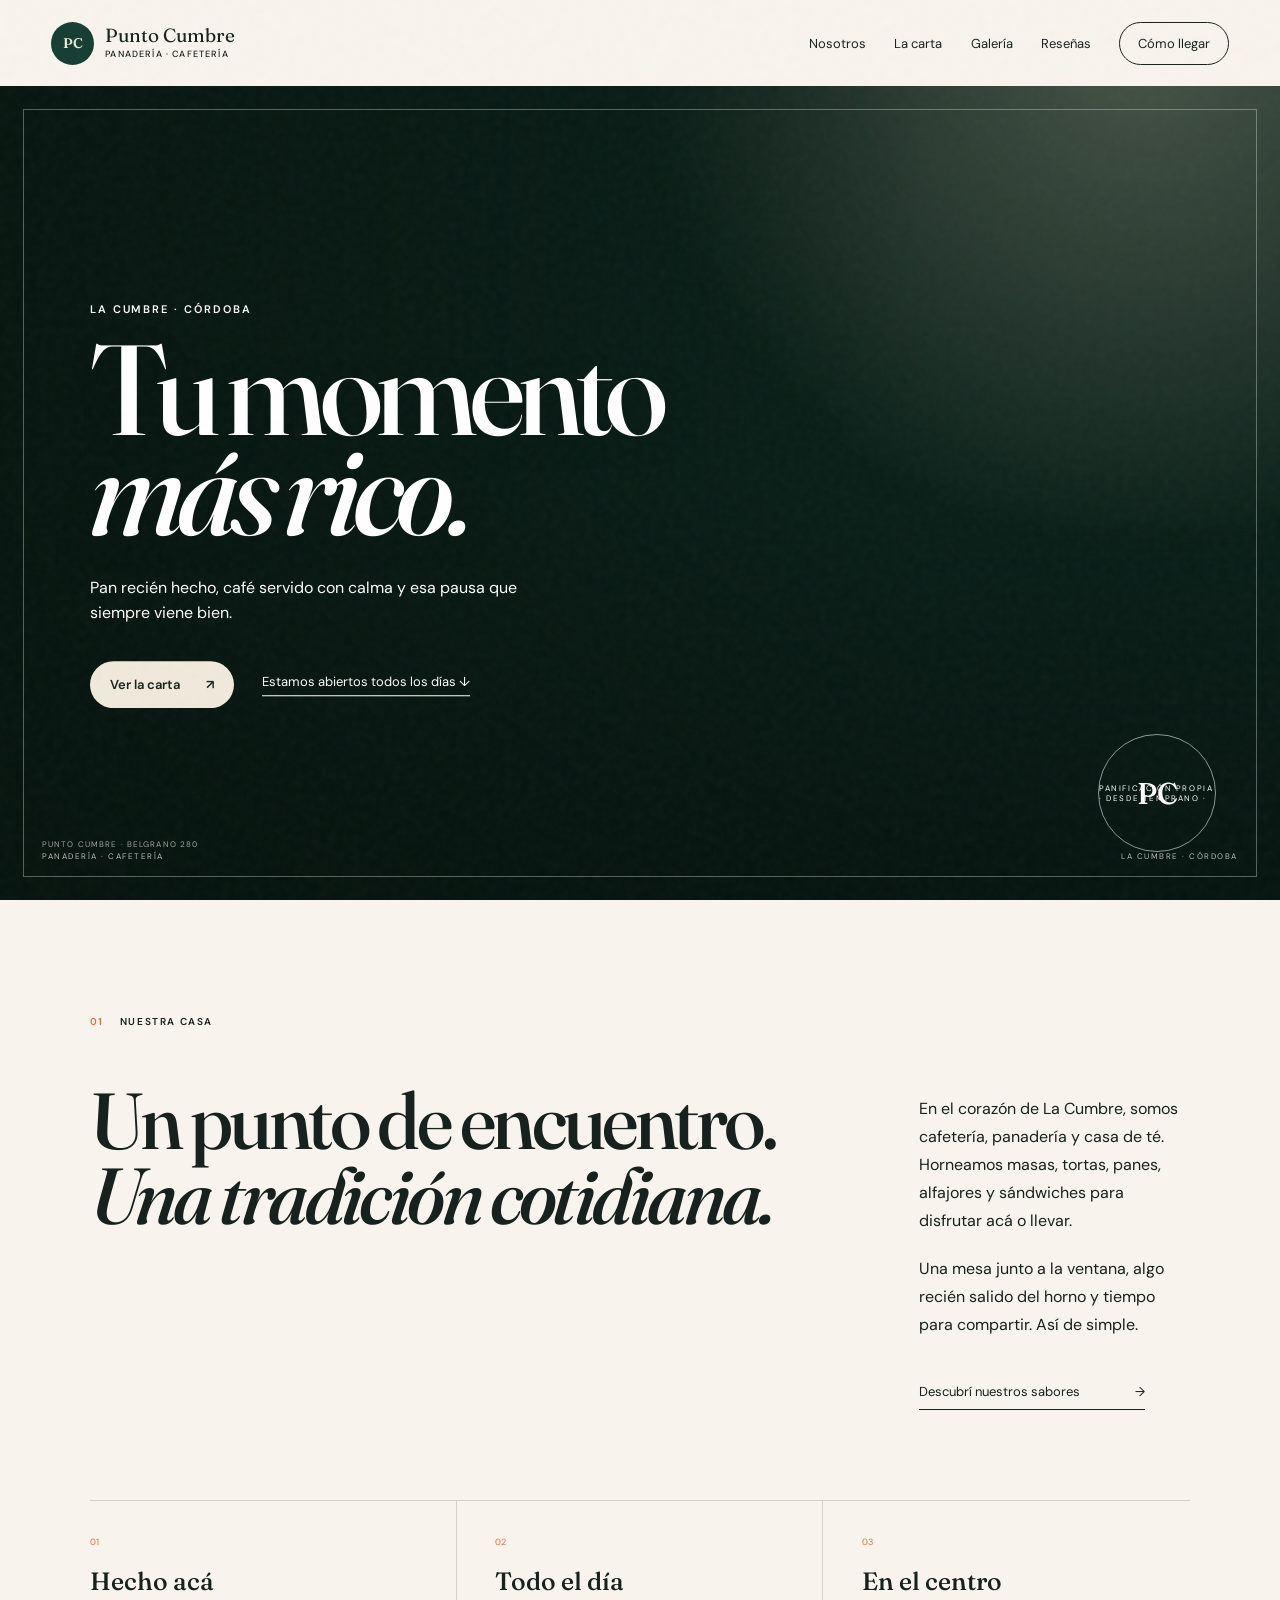
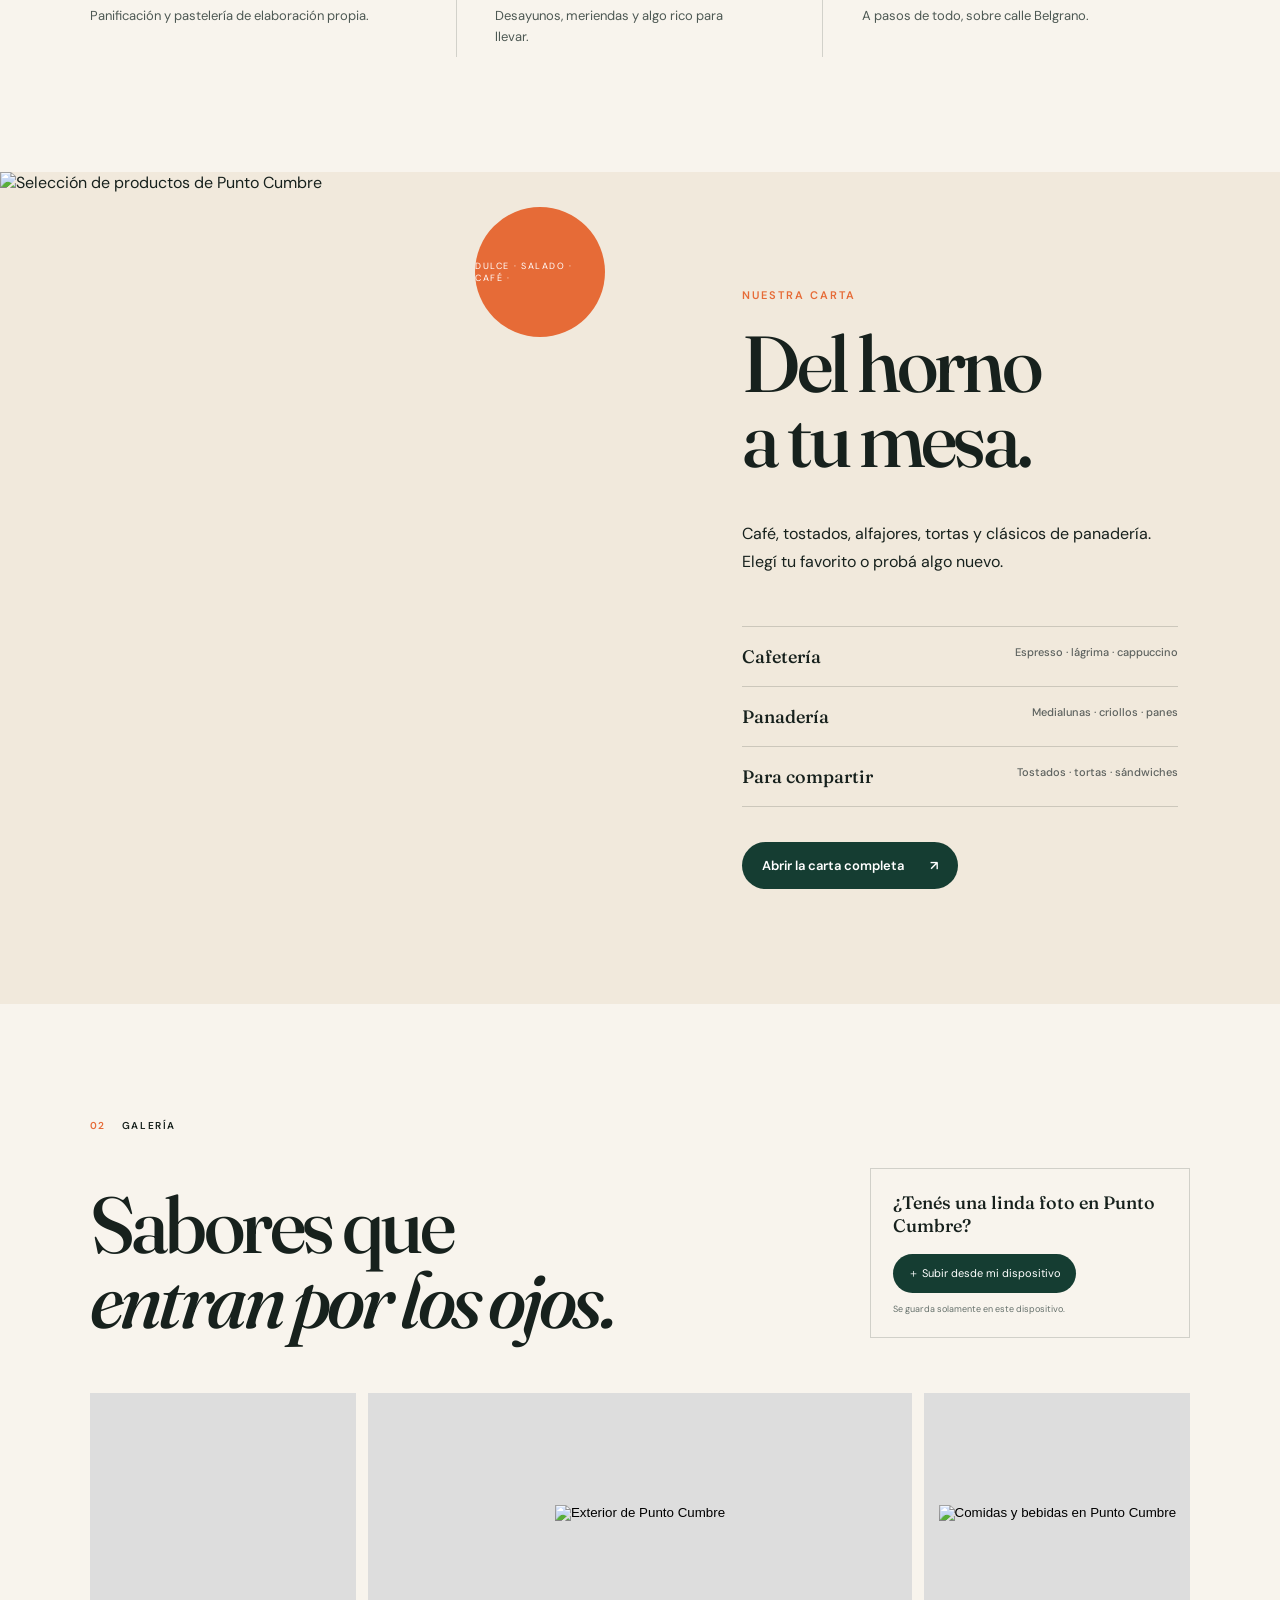
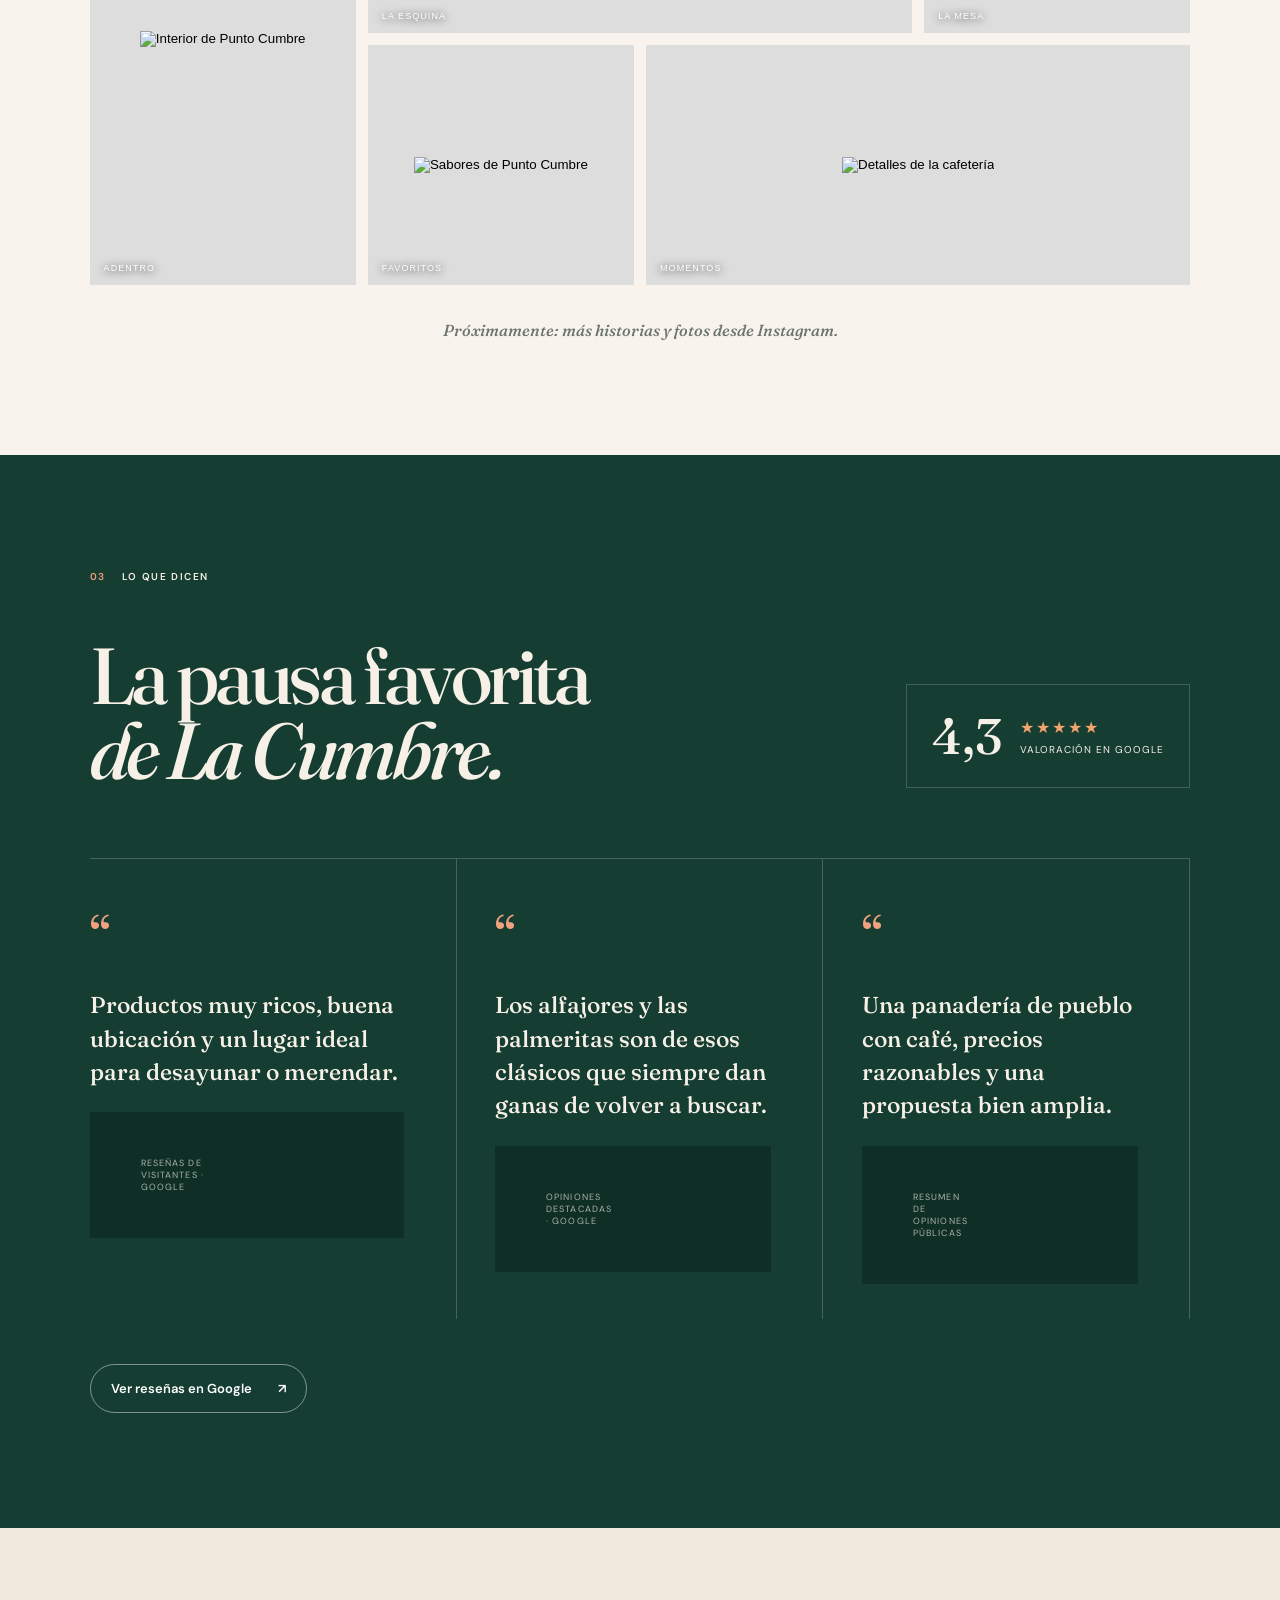
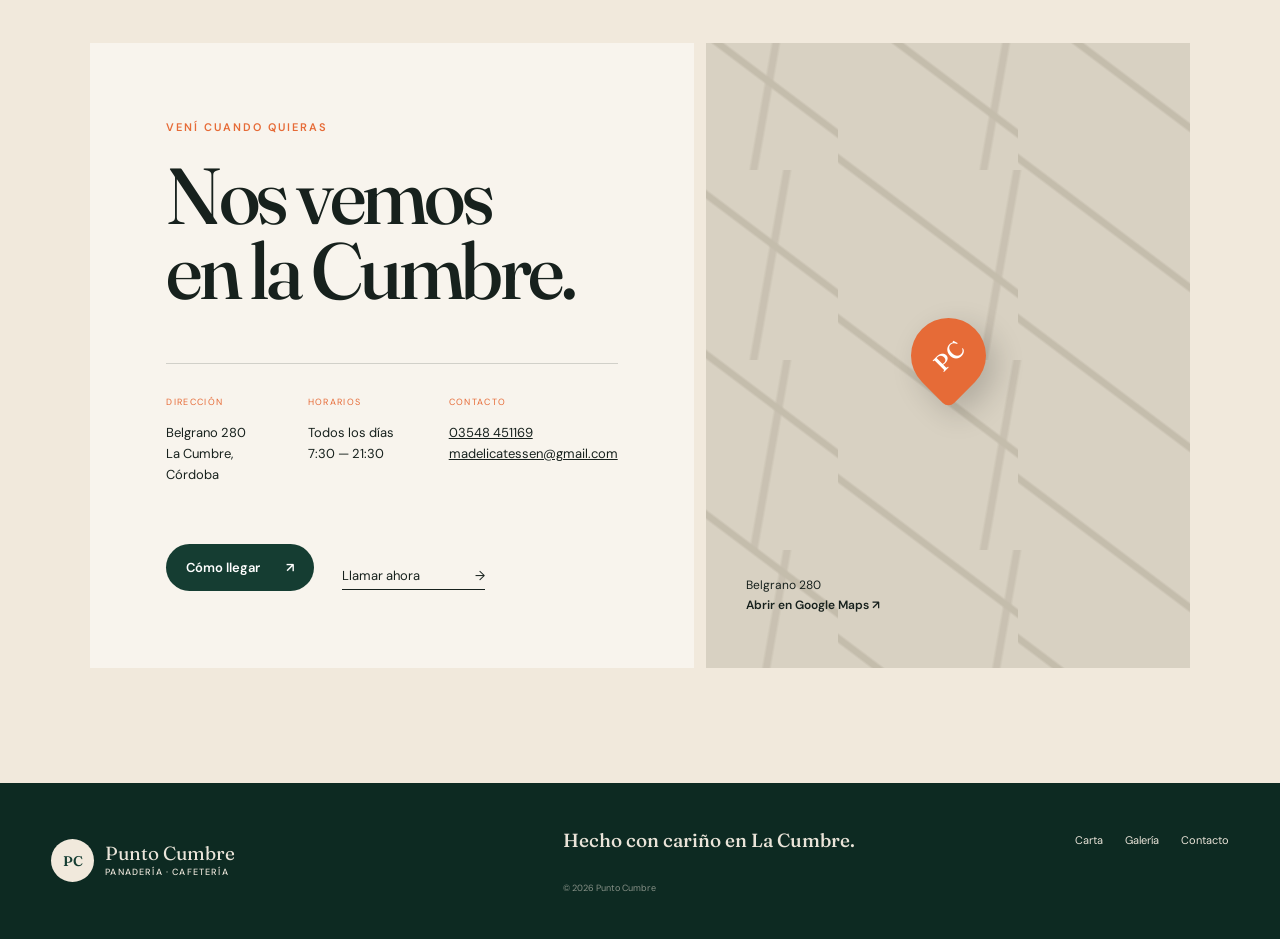
==== index.html @ 1d54a33e "Add files via upload" ====
<!doctype html>
<html lang="es">
<head>
  <meta charset="utf-8">
  <meta name="viewport" content="width=device-width,initial-scale=1">
  <meta name="description" content="Punto Cumbre, panadería y cafetería en La Cumbre, Córdoba. Panificación propia, café y momentos ricos todos los días.">
  <meta name="theme-color" content="#153d32">
  <title>Punto Cumbre — Panadería & Cafetería</title>
  <link rel="preconnect" href="https://fonts.googleapis.com">
  <link rel="preconnect" href="https://fonts.gstatic.com" crossorigin>
  <link href="https://fonts.googleapis.com/css2?family=DM+Sans:wght@400;500;600&family=Fraunces:opsz,wght@9..144,500;9..144,600&display=swap" rel="stylesheet">
  <link rel="stylesheet" href="styles.css?v=20260727b">
</head>
<body>
  <div class="noise" aria-hidden="true"></div>
  <header class="site-header" id="inicio">
    <a class="brand" href="#inicio" aria-label="Punto Cumbre, inicio">
      <span class="brand-mark">PC</span>
      <span>Punto Cumbre<small>panadería · cafetería</small></span>
    </a>
    <button class="menu-toggle" aria-label="Abrir menú" aria-expanded="false"><span></span><span></span></button>
    <nav class="nav" aria-label="Navegación principal">
      <a href="#historia">Nosotros</a>
      <a href="menu.html">La carta</a>
      <a href="#galeria">Galería</a>
      <a href="#resenas">Reseñas</a>
      <a class="nav-cta" href="#visitanos">Cómo llegar</a>
    </nav>
  </header>

  <main>
    <section class="hero" id="hero">
      <div class="hero-media" aria-hidden="true">
        <img class="hero-image" src="assets/img/fachada-premium.png" alt="" fetchpriority="high">
        <div class="hero-light"></div>
      </div>
      <div class="hero-shade"></div>
      <div class="hero-curtain" aria-hidden="true"></div>
      <div class="hero-frame" aria-hidden="true"><span>Panadería · Cafetería</span><span>La Cumbre · Córdoba</span></div>
      <div class="hero-copy">
        <p class="eyebrow">La Cumbre · Córdoba</p>
        <h1>Tu momento<br><em>más rico.</em></h1>
        <p class="hero-lead">Pan recién hecho, café servido con calma y esa pausa que siempre viene bien.</p>
        <div class="hero-actions">
          <a class="button button-light" href="menu.html">Ver la carta <span>↗</span></a>
          <a class="text-link" href="#visitanos">Estamos abiertos todos los días ↓</a>
        </div>
      </div>
      <div class="hero-stamp" aria-label="Panificación propia">
        <span>Panificación propia · desde temprano · </span><b>PC</b>
      </div>
      <p class="photo-credit">Punto Cumbre · Belgrano 280</p>
    </section>

    <section class="intro section" id="historia">
      <div class="section-kicker"><span>01</span> Nuestra casa</div>
      <div class="intro-grid">
        <h2>Un punto de encuentro.<br><em>Una tradición cotidiana.</em></h2>
        <div class="intro-copy">
          <p>En el corazón de La Cumbre, somos cafetería, panadería y casa de té. Horneamos masas, tortas, panes, alfajores y sándwiches para disfrutar acá o llevar.</p>
          <p>Una mesa junto a la ventana, algo recién salido del horno y tiempo para compartir. Así de simple.</p>
          <a class="arrow-link" href="menu.html">Descubrí nuestros sabores <span>→</span></a>
        </div>
      </div>
      <div class="feature-strip">
        <article><span>01</span><h3>Hecho acá</h3><p>Panificación y pastelería de elaboración propia.</p></article>
        <article><span>02</span><h3>Todo el día</h3><p>Desayunos, meriendas y algo rico para llevar.</p></article>
        <article><span>03</span><h3>En el centro</h3><p>A pasos de todo, sobre calle Belgrano.</p></article>
      </div>
    </section>

    <section class="menu-teaser">
      <div class="menu-visual">
        <img src="assets/img/productos.jpg" alt="Selección de productos de Punto Cumbre" loading="lazy">
        <div class="menu-orbit"><span>dulce · salado · café · </span></div>
      </div>
      <div class="menu-copy">
        <p class="eyebrow dark">Nuestra carta</p>
        <h2>Del horno<br>a tu mesa.</h2>
        <p>Café, tostados, alfajores, tortas y clásicos de panadería. Elegí tu favorito o probá algo nuevo.</p>
        <ul class="menu-highlights">
          <li><span>Cafetería</span><b>Espresso · lágrima · cappuccino</b></li>
          <li><span>Panadería</span><b>Medialunas · criollos · panes</b></li>
          <li><span>Para compartir</span><b>Tostados · tortas · sándwiches</b></li>
        </ul>
        <a class="button button-dark" href="menu.html">Abrir la carta completa <span>↗</span></a>
      </div>
    </section>

    <section class="gallery-section section" id="galeria">
      <div class="gallery-heading">
        <div>
          <div class="section-kicker"><span>02</span> Galería</div>
          <h2>Sabores que<br><em>entran por los ojos.</em></h2>
        </div>
        <div class="upload-box">
          <p>¿Tenés una linda foto en Punto Cumbre?</p>
          <label class="upload-button" for="photo-upload">＋ Subir desde mi dispositivo</label>
          <input id="photo-upload" type="file" accept="image/*" multiple hidden>
          <small>Se guarda solamente en este dispositivo.</small>
        </div>
      </div>
      <div class="gallery-grid" id="gallery-grid">
        <button class="gallery-item tall" data-src="assets/img/interior.jpg"><img src="assets/img/interior.jpg" alt="Interior de Punto Cumbre" loading="lazy"><span>Adentro</span></button>
        <button class="gallery-item wide" data-src="assets/img/exterior.jpg"><img src="assets/img/exterior.jpg" alt="Exterior de Punto Cumbre" loading="lazy"><span>La esquina</span></button>
        <button class="gallery-item" data-src="assets/img/momentos.jpg"><img src="assets/img/momentos.jpg" alt="Comidas y bebidas en Punto Cumbre" loading="lazy"><span>La mesa</span></button>
        <button class="gallery-item" data-src="assets/img/sabores.jpg"><img src="assets/img/sabores.jpg" alt="Sabores de Punto Cumbre" loading="lazy"><span>Favoritos</span></button>
        <button class="gallery-item wide" data-src="assets/img/detalle.jpg"><img src="assets/img/detalle.jpg" alt="Detalles de la cafetería" loading="lazy"><span>Momentos</span></button>
      </div>
      <p class="instagram-note">Próximamente: más historias y fotos desde Instagram.</p>
    </section>

    <section class="reviews section" id="resenas">
      <div class="reviews-top">
        <div>
          <div class="section-kicker light"><span>03</span> Lo que dicen</div>
          <h2>La pausa favorita<br><em>de La Cumbre.</em></h2>
        </div>
        <div class="rating-card"><strong>4,3</strong><div><span>★★★★★</span><p>Valoración en Google</p></div></div>
      </div>
      <div class="review-track">
        <blockquote><span>“</span><p>Productos muy ricos, buena ubicación y un lugar ideal para desayunar o merendar.</p><footer>Reseñas de visitantes · Google</footer></blockquote>
        <blockquote><span>“</span><p>Los alfajores y las palmeritas son de esos clásicos que siempre dan ganas de volver a buscar.</p><footer>Opiniones destacadas · Google</footer></blockquote>
        <blockquote><span>“</span><p>Una panadería de pueblo con café, precios razonables y una propuesta bien amplia.</p><footer>Resumen de opiniones públicas</footer></blockquote>
      </div>
      <a class="button button-outline" href="https://maps.app.goo.gl/vWAQyQ6MdUSoWvSz7" target="_blank" rel="noopener">Ver reseñas en Google <span>↗</span></a>
    </section>

    <section class="visit section" id="visitanos">
      <div class="visit-card">
        <p class="eyebrow dark">Vení cuando quieras</p>
        <h2>Nos vemos<br>en la Cumbre.</h2>
        <div class="visit-details">
          <div><span>Dirección</span><p>Belgrano 280<br>La Cumbre, Córdoba</p></div>
          <div><span>Horarios</span><p>Todos los días<br>7:30 — 21:30</p></div>
          <div><span>Contacto</span><p><a href="tel:+543548451169">03548 451169</a><br><a href="mailto:madelicatessen@gmail.com">madelicatessen@gmail.com</a></p></div>
        </div>
        <div class="visit-actions">
          <a class="button button-dark" href="https://maps.app.goo.gl/vWAQyQ6MdUSoWvSz7" target="_blank" rel="noopener">Cómo llegar <span>↗</span></a>
          <a class="arrow-link" href="tel:+543548451169">Llamar ahora <span>→</span></a>
        </div>
      </div>
      <a class="map-panel" href="https://maps.app.goo.gl/vWAQyQ6MdUSoWvSz7" target="_blank" rel="noopener" aria-label="Abrir ubicación en Google Maps">
        <div class="map-lines"></div><span class="map-pin">PC</span><p>Belgrano 280<br><b>Abrir en Google Maps ↗</b></p>
      </a>
    </section>
  </main>

  <footer>
    <a class="brand footer-brand" href="#inicio"><span class="brand-mark">PC</span><span>Punto Cumbre<small>panadería · cafetería</small></span></a>
    <p>Hecho con cariño en La Cumbre.</p>
    <div><a href="menu.html">Carta</a><a href="#galeria">Galería</a><a href="#visitanos">Contacto</a></div>
    <small>© <span id="year">2026</span> Punto Cumbre</small>
  </footer>

  <dialog class="lightbox" id="lightbox"><button aria-label="Cerrar">×</button><img alt="Foto ampliada"></dialog>
  <script src="main.js?v=20260727b" defer></script>
</body>
</html>
---- styles.css ----
:root{--green:#153d32;--green-2:#285747;--cream:#f1e9dc;--paper:#f8f4ed;--ink:#17211d;--orange:#e66b37;--line:rgba(23,33,29,.17);--serif:"Fraunces",Georgia,serif;--sans:"DM Sans",Arial,sans-serif}
*{box-sizing:border-box}html{scroll-behavior:smooth}body{margin:0;background:var(--paper);color:var(--ink);font-family:var(--sans);overflow-x:hidden}.noise{position:fixed;inset:0;pointer-events:none;z-index:20;opacity:.035;background-image:url("data:image/svg+xml,%3Csvg viewBox='0 0 140 140' xmlns='http://www.w3.org/2000/svg'%3E%3Cfilter id='n'%3E%3CfeTurbulence type='fractalNoise' baseFrequency='.8' numOctaves='4' stitchTiles='stitch'/%3E%3C/filter%3E%3Crect width='100%25' height='100%25' filter='url(%23n)'/%3E%3C/svg%3E")}.site-header{height:86px;padding:0 4vw;display:flex;align-items:center;justify-content:space-between;background:var(--paper);position:relative;z-index:15}.brand{display:flex;align-items:center;gap:11px;color:inherit;text-decoration:none;font-family:var(--serif);font-size:19px;line-height:.9}.brand small{display:block;font:500 9px/1 var(--sans);text-transform:uppercase;letter-spacing:.13em;margin-top:6px}.brand-mark{width:43px;height:43px;border-radius:50%;display:grid;place-items:center;background:var(--green);color:var(--cream);font:600 14px/1 var(--serif)}.nav{display:flex;align-items:center;gap:2.2vw}.nav a{color:inherit;text-decoration:none;font-size:13px}.nav a:not(.nav-cta):hover{color:var(--orange)}.nav-cta{padding:12px 18px;border:1px solid var(--ink);border-radius:99px}.menu-toggle{display:none;border:0;background:none;width:42px;height:42px}.menu-toggle span{display:block;width:24px;height:1px;background:var(--ink);margin:6px}
.hero{--hero-x:0px;--hero-y:0px;--hero-scroll:0px;height:calc(100vh - 86px);min-height:650px;position:relative;color:#fff;overflow:hidden;background:#0b211a;isolation:isolate}.hero-media{position:absolute;inset:-3%;overflow:hidden;transform:translate3d(var(--hero-x),calc(var(--hero-y) + var(--hero-scroll)),0) scale(1.035);will-change:transform;animation:hero-media-in 1.8s cubic-bezier(.16,1,.3,1) both}.hero-image{width:100%;height:100%;object-fit:cover;object-position:center 48%;filter:saturate(.92) contrast(1.03);transform:scale(1.04);animation:hero-breathe 14s 1.8s ease-in-out infinite alternate}.hero-light{position:absolute;inset:-25%;background:radial-gradient(circle at 74% 16%,rgba(255,244,215,.28),transparent 27%);mix-blend-mode:screen;transform:translate3d(calc(var(--hero-x) * -1.8),calc(var(--hero-y) * -1.8),0);pointer-events:none}.hero-shade{position:absolute;inset:0;z-index:1;background:linear-gradient(90deg,rgba(7,20,15,.82) 0,rgba(7,20,15,.48) 38%,rgba(7,20,15,.08) 72%),linear-gradient(0deg,rgba(4,12,9,.58),transparent 52%)}.hero-shade::after{content:"";position:absolute;inset:0;background:linear-gradient(115deg,transparent 30%,rgba(255,255,255,.12) 47%,transparent 59%);transform:translateX(-120%);animation:hero-sheen 1.35s 1.15s cubic-bezier(.16,1,.3,1) forwards}.hero-curtain{position:absolute;inset:0;z-index:7;background:var(--cream);transform-origin:right center;animation:curtain-open 1.45s .12s cubic-bezier(.77,0,.18,1) forwards}.hero-frame{position:absolute;z-index:3;inset:23px;pointer-events:none;border:1px solid rgba(255,255,255,.32);display:flex;align-items:flex-end;justify-content:space-between;padding:15px 18px;color:rgba(255,255,255,.72);font-size:8px;letter-spacing:.19em;text-transform:uppercase;opacity:0;animation:fade-up .8s 1.65s ease forwards}.hero-copy{position:absolute;z-index:4;left:7vw;top:50%;transform:translateY(-47%);max-width:780px}.hero-copy>*{opacity:0;transform:translateY(22px);animation:fade-up .85s cubic-bezier(.16,1,.3,1) forwards}.hero-copy .eyebrow{animation-delay:1.08s}.hero-copy h1{animation-delay:1.16s}.hero-copy .hero-lead{animation-delay:1.28s}.hero-copy .hero-actions{animation-delay:1.38s}.eyebrow{text-transform:uppercase;letter-spacing:.18em;font-size:11px;font-weight:600;margin:0 0 24px}.eyebrow.dark{color:var(--orange)}.hero h1,.menu-hero h1{font:500 clamp(70px,10vw,150px)/.78 var(--serif);letter-spacing:-.055em;margin:0;text-shadow:0 8px 40px rgba(0,0,0,.14)}.hero h1 em,.section h2 em{font-weight:500}.hero-lead{font-size:16px;line-height:1.6;max-width:430px;margin:35px 0}.hero-actions{display:flex;align-items:center;gap:28px}.button{border:0;border-radius:100px;padding:15px 20px;display:inline-flex;align-items:center;justify-content:center;gap:26px;text-decoration:none;font-size:13px;font-weight:600;transition:.25s ease}.button:hover{transform:translateY(-2px)}.button-light{background:var(--cream);color:var(--ink)}.button-dark{background:var(--green);color:#fff}.button-outline{border:1px solid rgba(255,255,255,.45);color:#fff}.text-link,.arrow-link{color:inherit;text-decoration:none;font-size:13px;border-bottom:1px solid currentColor;padding-bottom:5px}.hero-stamp{position:absolute;z-index:4;right:5vw;bottom:48px;width:118px;height:118px;border:1px solid rgba(255,255,255,.55);border-radius:50%;display:grid;place-items:center;opacity:0;animation:fade-up .9s 1.62s ease forwards;backdrop-filter:blur(5px)}.hero-stamp span{position:absolute;font-size:8px;text-transform:uppercase;letter-spacing:.2em;animation:spin 16s linear infinite}.hero-stamp b{font:500 30px var(--serif)}.photo-credit{position:absolute;z-index:4;left:42px;bottom:43px;font-size:8px;text-transform:uppercase;letter-spacing:.14em;opacity:.62}
.section{padding:115px 7vw}.section-kicker{font-size:10px;text-transform:uppercase;letter-spacing:.16em;font-weight:600;display:flex;gap:16px;align-items:center;margin-bottom:55px}.section-kicker span{color:var(--orange)}.intro-grid{display:grid;grid-template-columns:1.45fr .55fr;gap:9vw}.section h2,.menu-copy h2,.visit h2{font:500 clamp(48px,6.2vw,96px)/.95 var(--serif);letter-spacing:-.045em;margin:0}.intro-copy{padding-top:12px;font-size:16px;line-height:1.75}.intro-copy p{margin:0 0 20px}.arrow-link{display:inline-flex;justify-content:space-between;gap:55px;margin-top:22px}.feature-strip{display:grid;grid-template-columns:repeat(3,1fr);border-top:1px solid var(--line);margin-top:90px}.feature-strip article{padding:28px 5vw 10px 0;border-right:1px solid var(--line)}.feature-strip article+article{padding-left:3vw}.feature-strip article:last-child{border:0}.feature-strip span{font-size:9px;color:var(--orange)}.feature-strip h3{font:500 25px var(--serif);margin:16px 0 10px}.feature-strip p{font-size:13px;line-height:1.6;margin:0;color:#4d5853}
.menu-teaser{background:var(--cream);display:grid;grid-template-columns:1fr 1fr;min-height:800px}.menu-visual{position:relative;overflow:hidden}.menu-visual img{width:100%;height:100%;object-fit:cover}.menu-copy{padding:9vw 8vw;display:flex;flex-direction:column;align-items:flex-start;justify-content:center}.menu-copy>p:not(.eyebrow){line-height:1.7;max-width:480px}.menu-copy h2{margin-bottom:28px}.menu-highlights{list-style:none;margin:35px 0;padding:0;width:100%;border-top:1px solid var(--line)}.menu-highlights li{padding:18px 0;border-bottom:1px solid var(--line);display:flex;justify-content:space-between;gap:20px}.menu-highlights span{font:500 18px var(--serif)}.menu-highlights b{font-size:11px;font-weight:500;color:#5d625f;text-align:right}.menu-orbit{position:absolute;right:35px;top:35px;width:130px;height:130px;background:var(--orange);border-radius:50%;display:grid;place-items:center;color:#fff}.menu-orbit span{font-size:9px;text-transform:uppercase;letter-spacing:.18em}
.gallery-section{background:var(--paper)}.gallery-heading{display:grid;grid-template-columns:1fr 320px;align-items:end;gap:40px;margin-bottom:55px}.upload-box{border:1px solid var(--line);padding:22px}.upload-box p{font:500 18px var(--serif);margin:0 0 17px}.upload-box small{font-size:9px;display:block;margin-top:10px;color:#65706b}.upload-button{display:inline-block;background:var(--green);color:#fff;padding:12px 15px;border-radius:99px;font-size:11px;cursor:pointer}.gallery-grid{display:grid;grid-template-columns:repeat(4,1fr);grid-auto-rows:240px;gap:12px}.gallery-item{border:0;padding:0;position:relative;overflow:hidden;background:#ddd;cursor:zoom-in}.gallery-item.tall{grid-row:span 2}.gallery-item.wide{grid-column:span 2}.gallery-item img{width:100%;height:100%;object-fit:cover;transition:transform .7s cubic-bezier(.2,.8,.2,1)}.gallery-item:hover img{transform:scale(1.045)}.gallery-item span{position:absolute;left:14px;bottom:12px;color:#fff;text-transform:uppercase;letter-spacing:.12em;font-size:9px;text-shadow:0 1px 8px #000}.instagram-note{text-align:center;font:500 italic 16px var(--serif);color:#6c746f;margin:35px 0 0}.lightbox{border:0;padding:0;background:transparent;max-width:90vw;max-height:90vh}.lightbox::backdrop{background:rgba(4,12,9,.92)}.lightbox img{max-width:90vw;max-height:86vh;display:block}.lightbox button{position:fixed;right:25px;top:20px;border:0;background:none;color:#fff;font-size:36px;cursor:pointer}
.reviews{background:var(--green);color:#f6f0e6}.reviews-top{display:grid;grid-template-columns:1fr auto;align-items:end}.section-kicker.light span{color:#f1a17d}.rating-card{display:flex;gap:18px;align-items:center;border:1px solid rgba(255,255,255,.18);padding:20px 25px}.rating-card strong{font:500 50px var(--serif)}.rating-card span{color:#f3a36e;letter-spacing:.12em}.rating-card p{font-size:10px;text-transform:uppercase;letter-spacing:.1em;margin:5px 0 0}.review-track{display:grid;grid-template-columns:repeat(3,1fr);border-top:1px solid rgba(255,255,255,.2);margin:70px 0 45px}.review-track blockquote{margin:0;padding:45px 4vw 35px 0;border-right:1px solid rgba(255,255,255,.2)}.review-track blockquote+blockquote{padding-left:3vw}.review-track span{font:500 50px var(--serif);color:#f1a17d}.review-track p{font:500 23px/1.45 var(--serif)}.review-track footer{font-size:9px;text-transform:uppercase;letter-spacing:.12em;opacity:.7}
.visit{display:grid;grid-template-columns:1fr .8fr;gap:12px;background:var(--cream)}.visit-card{background:var(--paper);padding:6vw}.visit h2{margin-bottom:55px}.visit-details{display:grid;grid-template-columns:repeat(3,1fr);gap:25px;border-top:1px solid var(--line);padding-top:25px}.visit-details span{text-transform:uppercase;letter-spacing:.15em;color:var(--orange);font-size:9px}.visit-details p{font-size:13px;line-height:1.6}.visit-details a{color:inherit}.visit-actions{display:flex;align-items:center;gap:28px;margin-top:45px}.map-panel{min-height:580px;position:relative;display:flex;align-items:center;justify-content:center;overflow:hidden;background-color:#d8d1c2;color:var(--ink);text-decoration:none}.map-lines{position:absolute;inset:-10%;opacity:.6;background:linear-gradient(37deg,transparent 46%,#b8b09f 47%,#b8b09f 49%,transparent 50%),linear-gradient(100deg,transparent 47%,#c0b8a8 48%,#c0b8a8 50%,transparent 51%);background-size:180px 160px,230px 190px}.map-pin{position:relative;z-index:2;width:75px;height:75px;border-radius:50% 50% 50% 8px;background:var(--orange);color:#fff;display:grid;place-items:center;font:500 23px var(--serif);transform:rotate(-45deg);box-shadow:0 14px 30px rgba(0,0,0,.18)}.map-pin::first-line{transform:rotate(45deg)}.map-panel p{position:absolute;bottom:40px;left:40px;font-size:12px;line-height:1.7}.map-panel b{font-weight:600}
footer{padding:45px 4vw;background:#0d2a22;color:#eae4d9;display:grid;grid-template-columns:1fr 1fr auto;align-items:center;gap:30px}.footer-brand{grid-row:span 2}.footer-brand .brand-mark{background:var(--cream);color:var(--green)}footer p{font:500 19px var(--serif);margin:0}footer>div{display:flex;gap:22px}footer a{color:inherit;text-decoration:none;font-size:11px}footer>small{font-size:9px;opacity:.55}
.menu-page{background:var(--cream)}.menu-header{background:transparent}.back-home{color:inherit;text-decoration:none;font-size:12px}.menu-hero{padding:100px 7vw 65px}.menu-hero h1{color:var(--green)}.menu-hero>p:not(.eyebrow){font:500 23px/1.5 var(--serif);max-width:550px;margin-top:35px}.menu-notice{margin-top:45px;max-width:720px;border:1px solid var(--line);padding:15px 18px;display:flex;gap:15px;align-items:start}.menu-notice span{width:24px;height:24px;flex:0 0 auto;border-radius:50%;display:grid;place-items:center;background:var(--orange);color:#fff;font:500 13px var(--serif)}.menu-notice p{margin:0;font-size:11px;line-height:1.55}.menu-filter{position:sticky;top:0;z-index:10;background:rgba(241,233,220,.93);backdrop-filter:blur(12px);padding:15px 7vw;display:flex;gap:9px;border-block:1px solid var(--line);overflow:auto}.menu-filter button{border:1px solid var(--line);background:transparent;border-radius:99px;padding:10px 18px;white-space:nowrap;font:500 11px var(--sans);cursor:pointer}.menu-filter button.active{background:var(--green);color:#fff}.full-menu{padding:60px 7vw 120px}.menu-category{display:grid;grid-template-columns:.7fr 1.3fr;gap:8vw;padding:60px 0;border-bottom:1px solid var(--line)}.menu-category.hidden{display:none}.category-title span{font-size:9px;color:var(--orange)}.category-title h2{font:500 clamp(40px,5vw,72px)/1 var(--serif);margin:15px 0}.category-title p{font-size:12px}.menu-list article{display:flex;justify-content:space-between;gap:25px;border-bottom:1px solid var(--line);padding:18px 0}.menu-list h3{font:500 21px var(--serif);margin:0 0 5px}.menu-list p{font-size:11px;color:#616964;margin:0}.menu-list b{font-size:10px;text-transform:uppercase;letter-spacing:.08em;color:var(--orange)}.menu-bottom{display:grid;grid-template-columns:1fr 1fr;background:var(--green);color:#fff}.menu-bottom img{width:100%;height:600px;object-fit:cover}.menu-bottom>div{padding:7vw;display:flex;flex-direction:column;justify-content:center;align-items:flex-start}.menu-bottom h2{font:500 clamp(55px,7vw,95px)/1 var(--serif);margin:0 0 25px}.menu-bottom>div>p:not(.eyebrow){line-height:1.7;max-width:450px;margin-bottom:30px}.menu-footer{display:flex;justify-content:space-between}.reveal[data-split]{opacity:1;transform:none}
@keyframes hero-media-in{from{opacity:0;transform:translate3d(0,16px,0) scale(1.13)}to{opacity:1;transform:translate3d(var(--hero-x),calc(var(--hero-y) + var(--hero-scroll)),0) scale(1.035)}}@keyframes hero-breathe{to{transform:scale(1.075)}}@keyframes curtain-open{0%{transform:scaleX(1)}100%{transform:scaleX(0)}}@keyframes hero-sheen{to{transform:translateX(120%)}}@keyframes fade-up{to{opacity:1;transform:translateY(0)}}@keyframes spin{to{transform:rotate(360deg)}}
@media(max-width:850px){.site-header{height:72px}.menu-toggle{display:block}.nav{position:absolute;top:72px;left:0;right:0;background:var(--paper);display:none;flex-direction:column;align-items:stretch;padding:20px 6vw 30px}.nav.open{display:flex}.nav a{font:500 24px var(--serif);padding:10px 0}.hero{height:calc(100svh - 72px);min-height:620px}.hero-media{inset:-2% -18%;transform:translate3d(0,var(--hero-scroll),0) scale(1.035)}.hero-image{object-position:60% center}.hero-frame{inset:12px;padding:12px}.hero-frame span:first-child{display:none}.hero-copy{left:7vw;right:7vw}.hero h1{font-size:clamp(63px,20vw,105px)}.hero-lead{max-width:330px}.hero-actions{align-items:flex-start;flex-direction:column;gap:20px}.hero-stamp{width:85px;height:85px;right:6vw;bottom:25px}.hero-stamp span{display:none}.hero-stamp b{font-size:24px}.photo-credit{left:27px;bottom:26px}.section{padding:80px 6vw}.intro-grid,.gallery-heading,.reviews-top,.visit,.menu-category{grid-template-columns:1fr}.intro-grid{gap:30px}.feature-strip{grid-template-columns:1fr;margin-top:55px}.feature-strip article,.feature-strip article+article{padding:22px 0;border-right:0;border-bottom:1px solid var(--line)}.menu-teaser{grid-template-columns:1fr}.menu-visual{height:70vh}.menu-copy{padding:75px 7vw}.gallery-heading{align-items:start}.upload-box{margin-top:25px}.gallery-grid{grid-template-columns:repeat(2,1fr);grid-auto-rows:200px}.gallery-item.wide{grid-column:span 2}.reviews-top{gap:40px}.rating-card{width:max-content}.review-track{display:flex;overflow-x:auto;scroll-snap-type:x mandatory}.review-track blockquote{min-width:85vw;scroll-snap-align:start}.visit-details{grid-template-columns:1fr}.map-panel{min-height:420px}.menu-hero{padding:70px 6vw 50px}.menu-hero h1{font-size:25vw}.menu-category{gap:30px}.menu-bottom{grid-template-columns:1fr}.menu-bottom img{height:400px}footer{grid-template-columns:1fr}.footer-brand{grid-row:auto}.menu-footer{display:flex}.menu-header .brand small{display:none}}
@media(max-width:480px){.gallery-grid{display:flex;overflow-x:auto;scroll-snap-type:x mandatory}.gallery-item,.gallery-item.tall,.gallery-item.wide{min-width:82vw;height:420px;scroll-snap-align:center}.hero-copy{top:45%}.photo-credit{display:none}.visit-actions{align-items:flex-start;flex-direction:column}.section h2,.menu-copy h2,.visit h2{font-size:48px}.menu-highlights li{display:block}.menu-highlights b{display:block;text-align:left;margin-top:7px}}
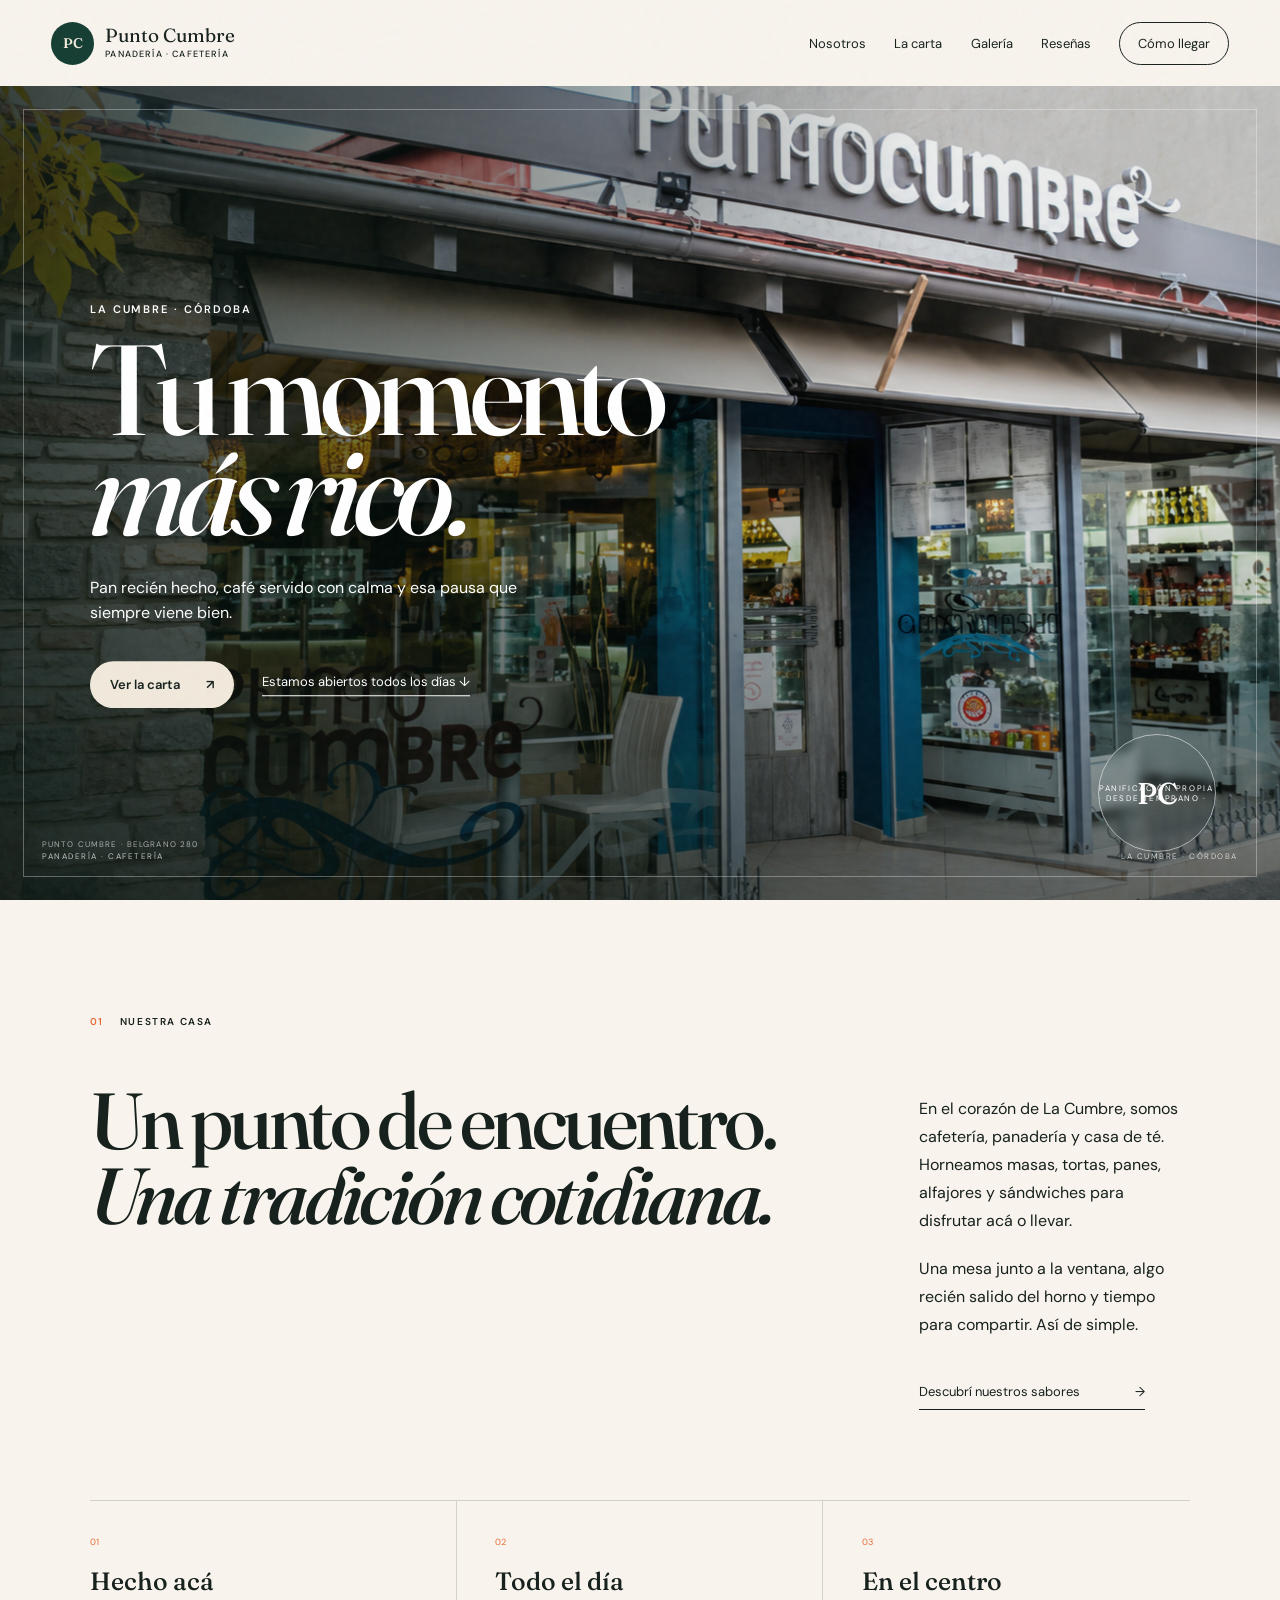
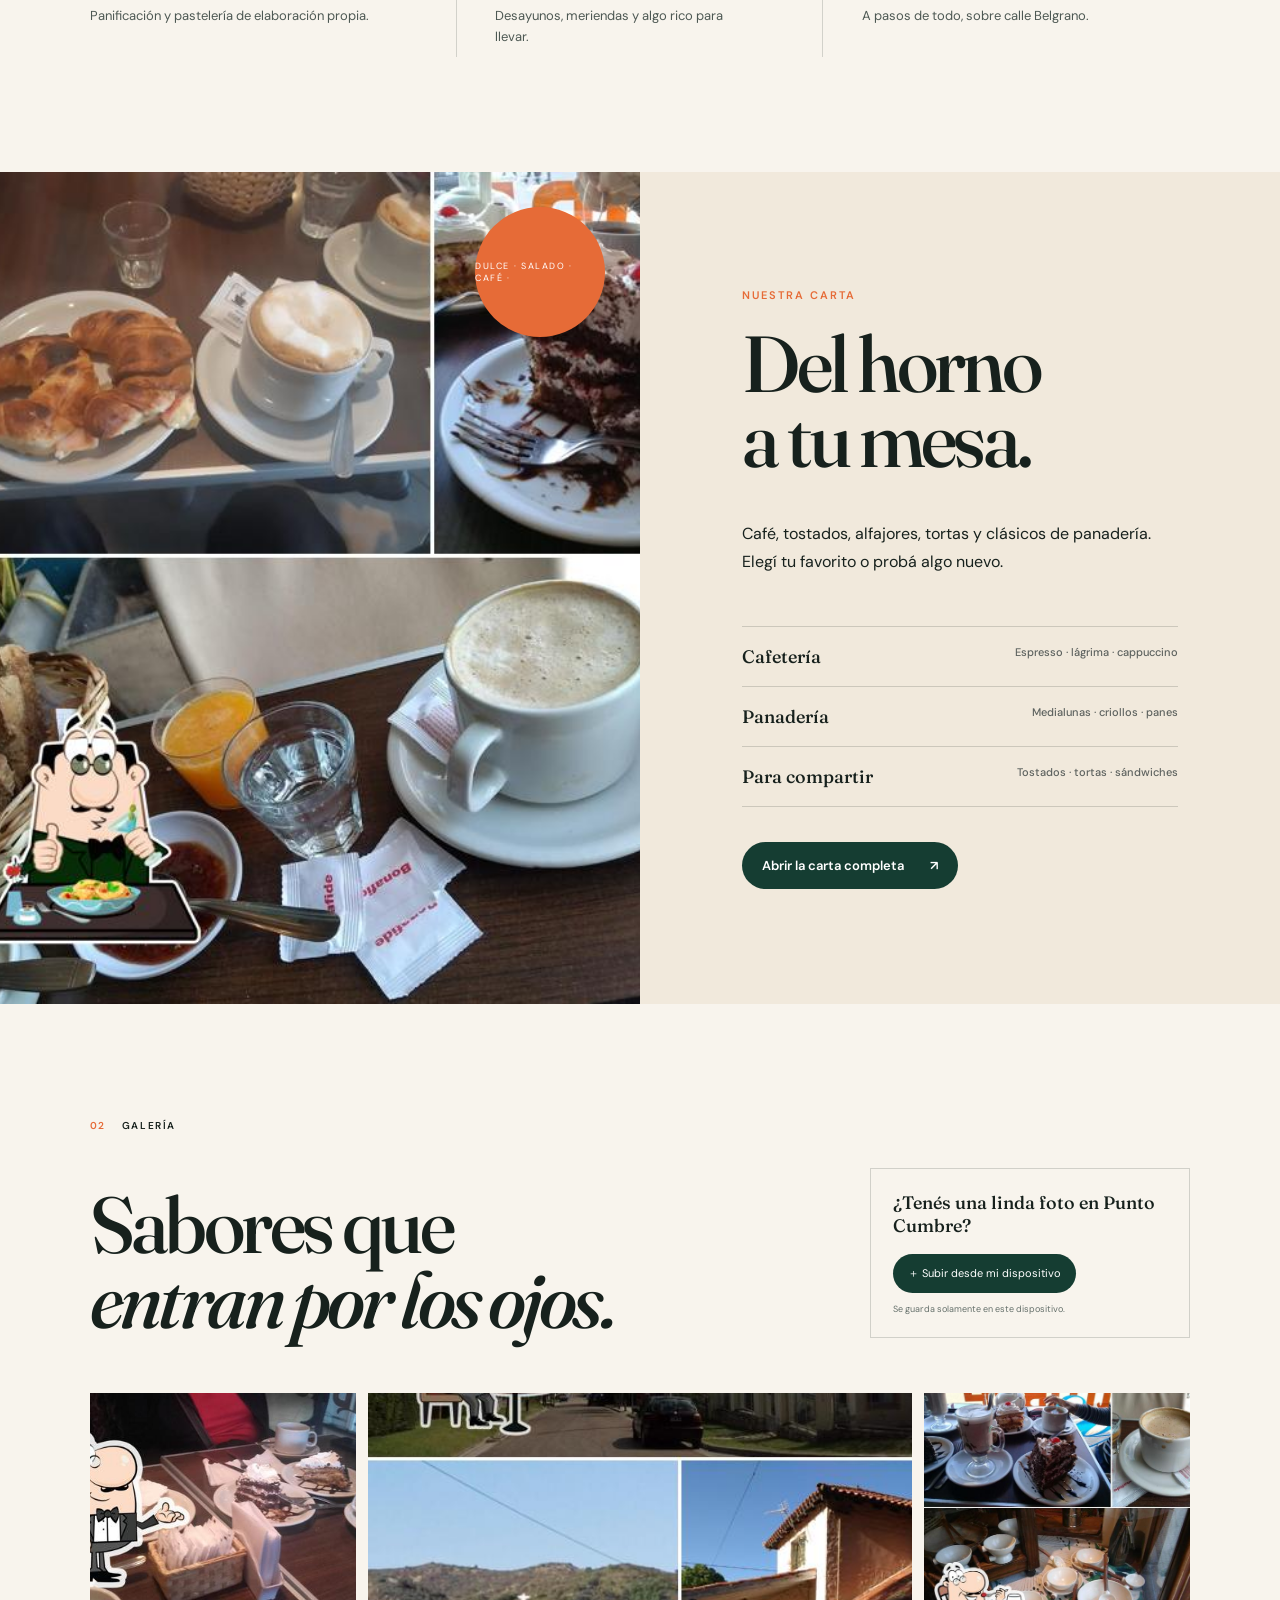
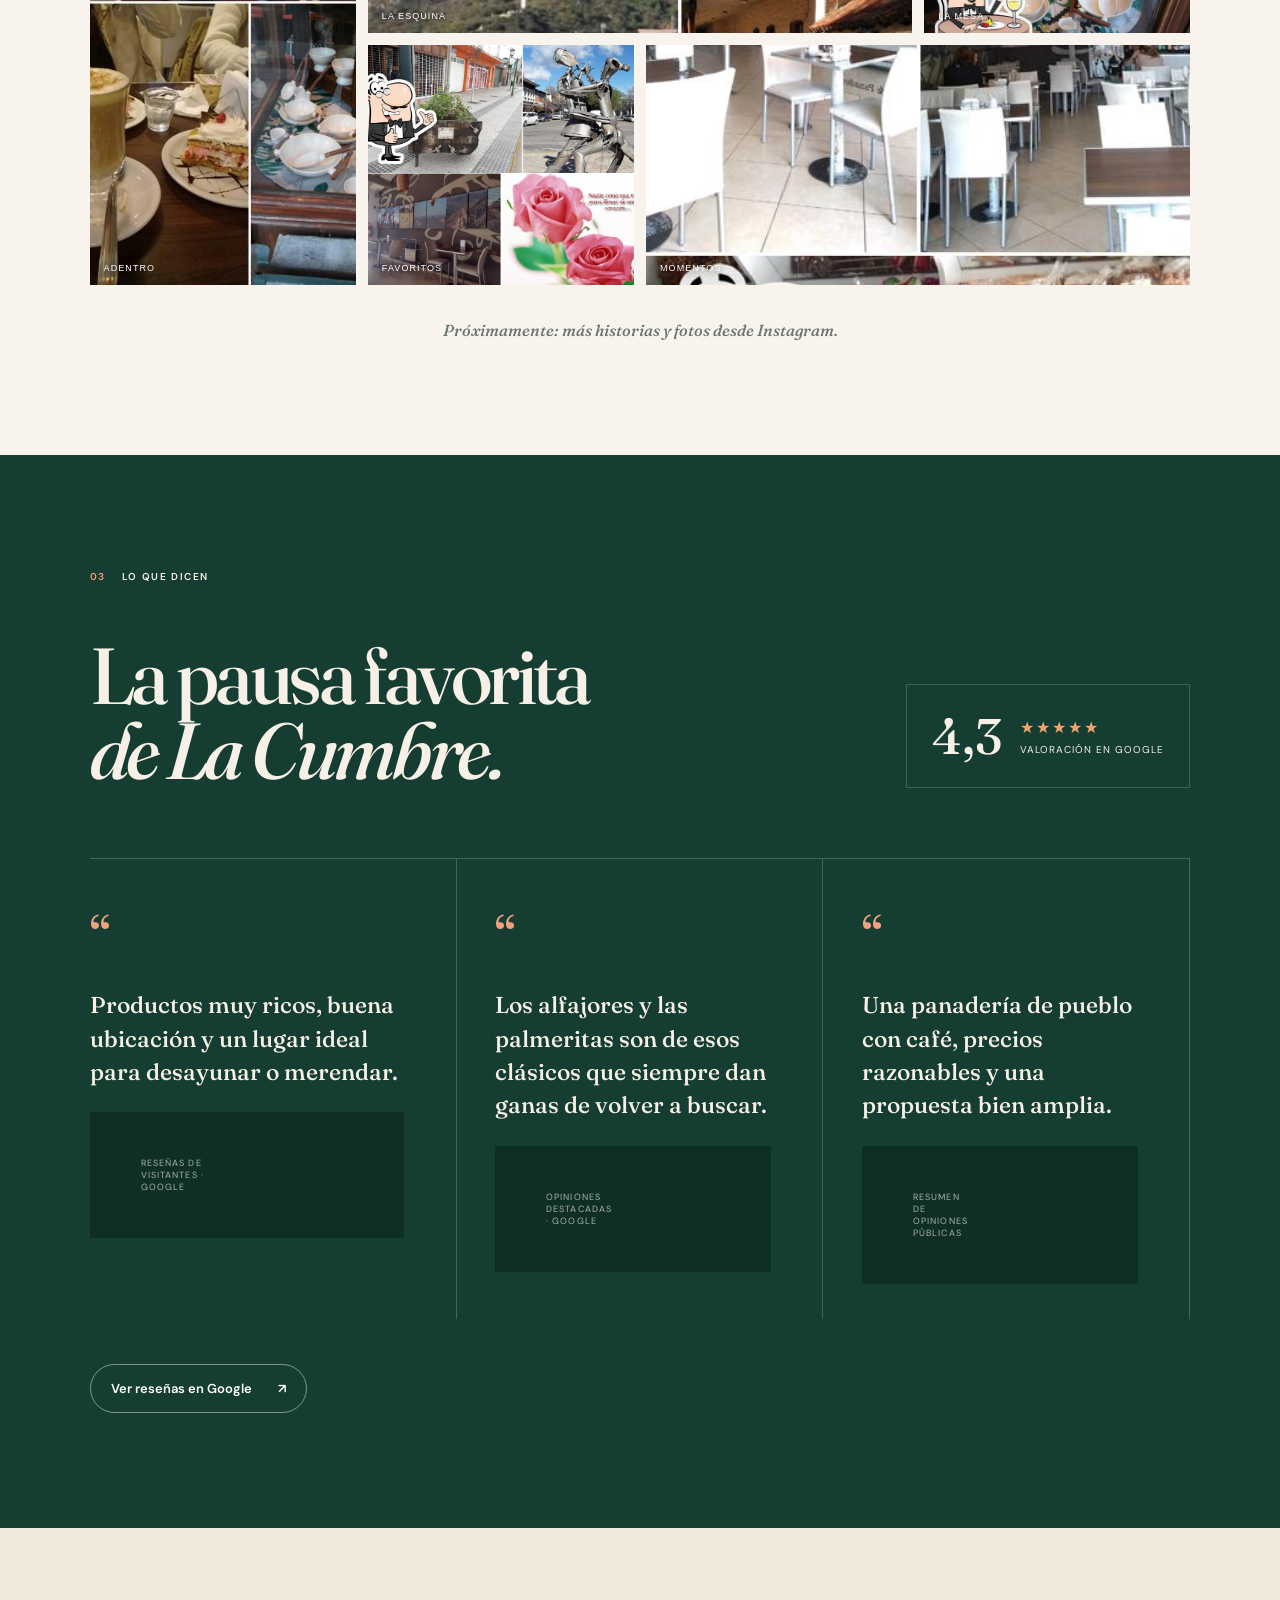
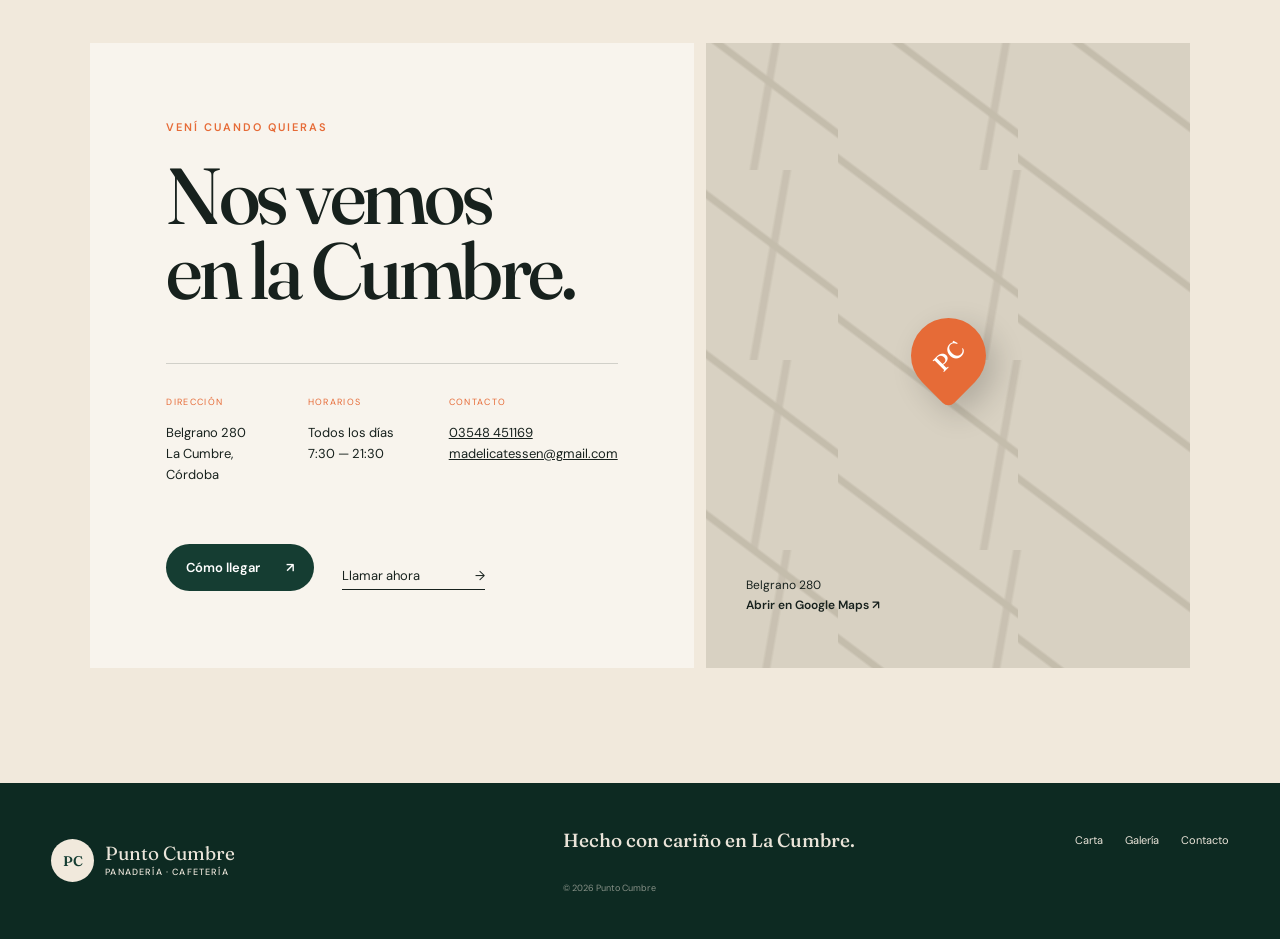
==== commit 4a7ade3e: "Fix image paths for Vercel deployment" ====
--- a/index.html
+++ b/index.html
@@ -31,7 +31,7 @@
   <main>
     <section class="hero" id="hero">
       <div class="hero-media" aria-hidden="true">
-        <img class="hero-image" src="assets/img/fachada-premium.png" alt="" fetchpriority="high">
+        <img class="hero-image" src="fachada-premium.png" alt="" fetchpriority="high">
         <div class="hero-light"></div>
       </div>
       <div class="hero-shade"></div>
@@ -71,7 +71,7 @@
 
     <section class="menu-teaser">
       <div class="menu-visual">
-        <img src="assets/img/productos.jpg" alt="Selección de productos de Punto Cumbre" loading="lazy">
+        <img src="productos.jpg" alt="Selección de productos de Punto Cumbre" loading="lazy">
         <div class="menu-orbit"><span>dulce · salado · café · </span></div>
       </div>
       <div class="menu-copy">
@@ -101,11 +101,11 @@
         </div>
       </div>
       <div class="gallery-grid" id="gallery-grid">
-        <button class="gallery-item tall" data-src="assets/img/interior.jpg"><img src="assets/img/interior.jpg" alt="Interior de Punto Cumbre" loading="lazy"><span>Adentro</span></button>
-        <button class="gallery-item wide" data-src="assets/img/exterior.jpg"><img src="assets/img/exterior.jpg" alt="Exterior de Punto Cumbre" loading="lazy"><span>La esquina</span></button>
-        <button class="gallery-item" data-src="assets/img/momentos.jpg"><img src="assets/img/momentos.jpg" alt="Comidas y bebidas en Punto Cumbre" loading="lazy"><span>La mesa</span></button>
-        <button class="gallery-item" data-src="assets/img/sabores.jpg"><img src="assets/img/sabores.jpg" alt="Sabores de Punto Cumbre" loading="lazy"><span>Favoritos</span></button>
-        <button class="gallery-item wide" data-src="assets/img/detalle.jpg"><img src="assets/img/detalle.jpg" alt="Detalles de la cafetería" loading="lazy"><span>Momentos</span></button>
+        <button class="gallery-item tall" data-src="interior.jpg"><img src="interior.jpg" alt="Interior de Punto Cumbre" loading="lazy"><span>Adentro</span></button>
+        <button class="gallery-item wide" data-src="exterior.jpg"><img src="exterior.jpg" alt="Exterior de Punto Cumbre" loading="lazy"><span>La esquina</span></button>
+        <button class="gallery-item" data-src="momentos.jpg"><img src="momentos.jpg" alt="Comidas y bebidas en Punto Cumbre" loading="lazy"><span>La mesa</span></button>
+        <button class="gallery-item" data-src="sabores.jpg"><img src="sabores.jpg" alt="Sabores de Punto Cumbre" loading="lazy"><span>Favoritos</span></button>
+        <button class="gallery-item wide" data-src="detalle.jpg"><img src="detalle.jpg" alt="Detalles de la cafetería" loading="lazy"><span>Momentos</span></button>
       </div>
       <p class="instagram-note">Próximamente: más historias y fotos desde Instagram.</p>
     </section>
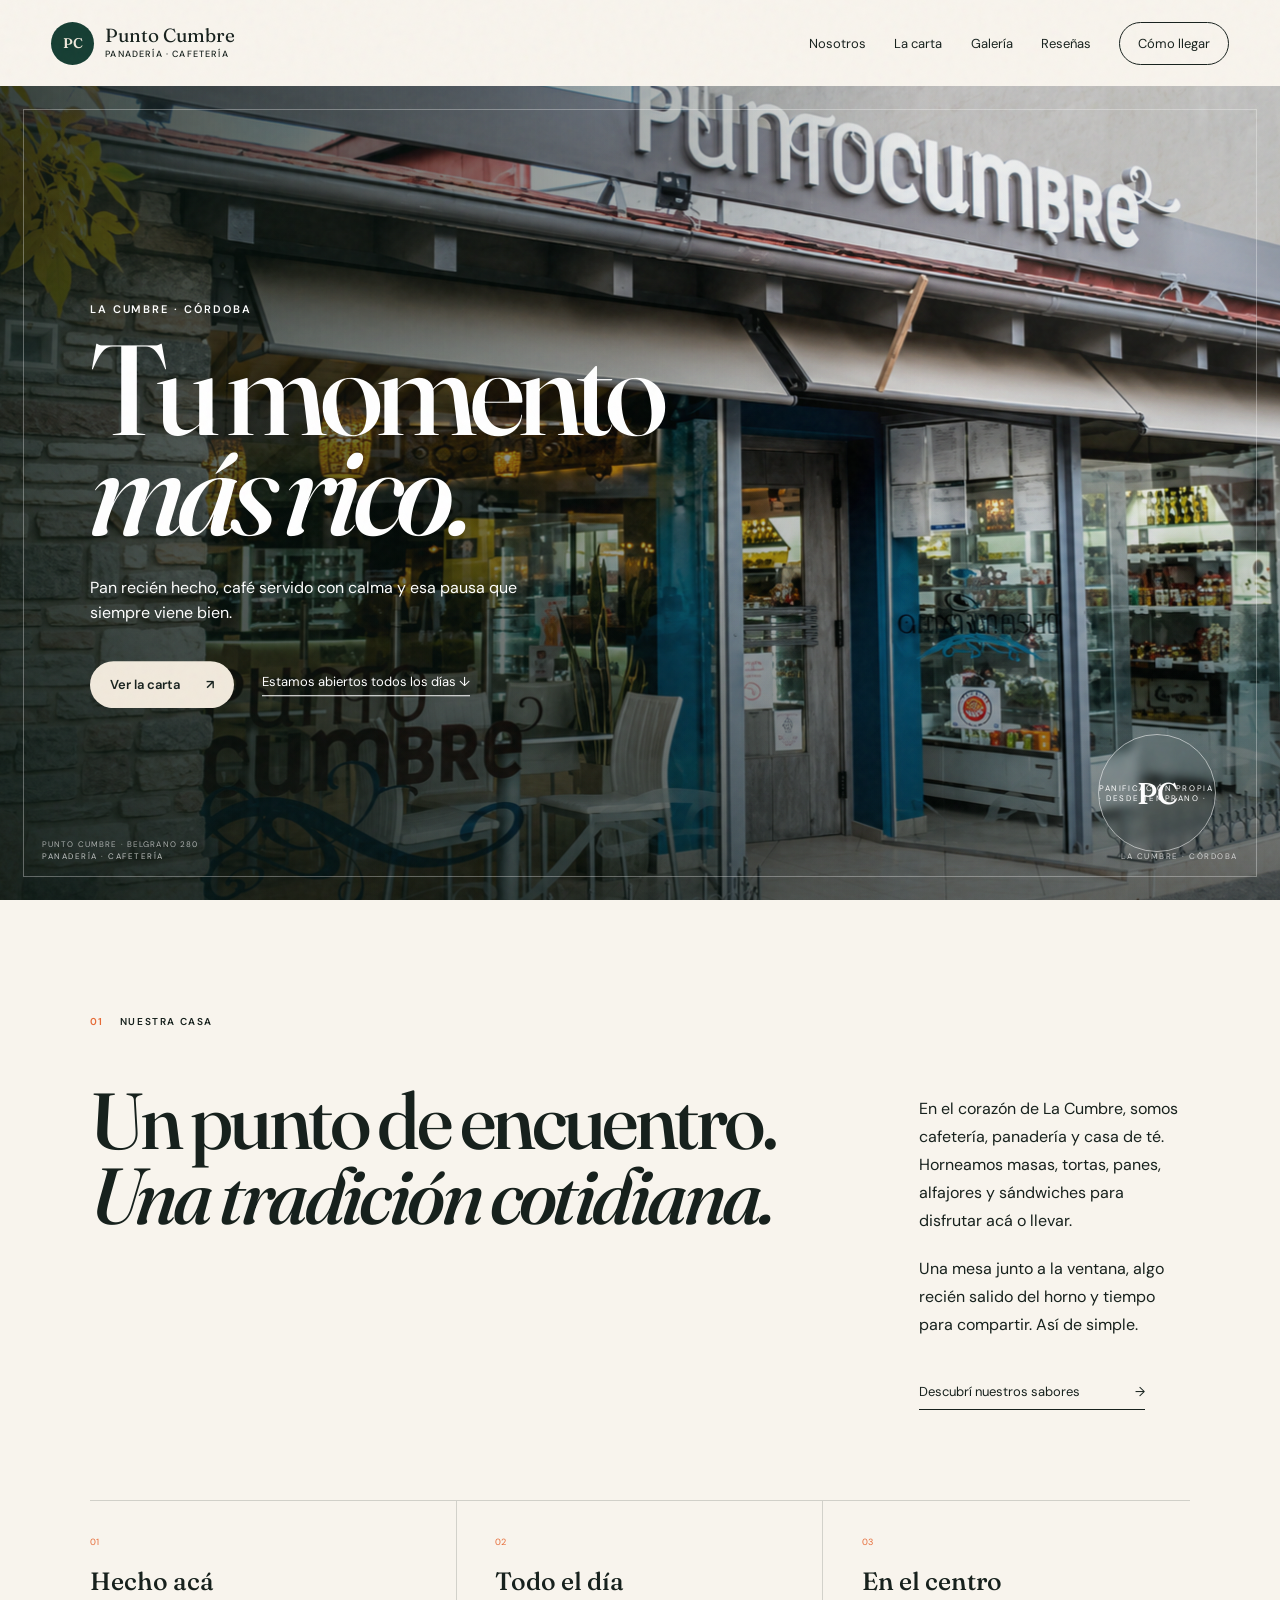
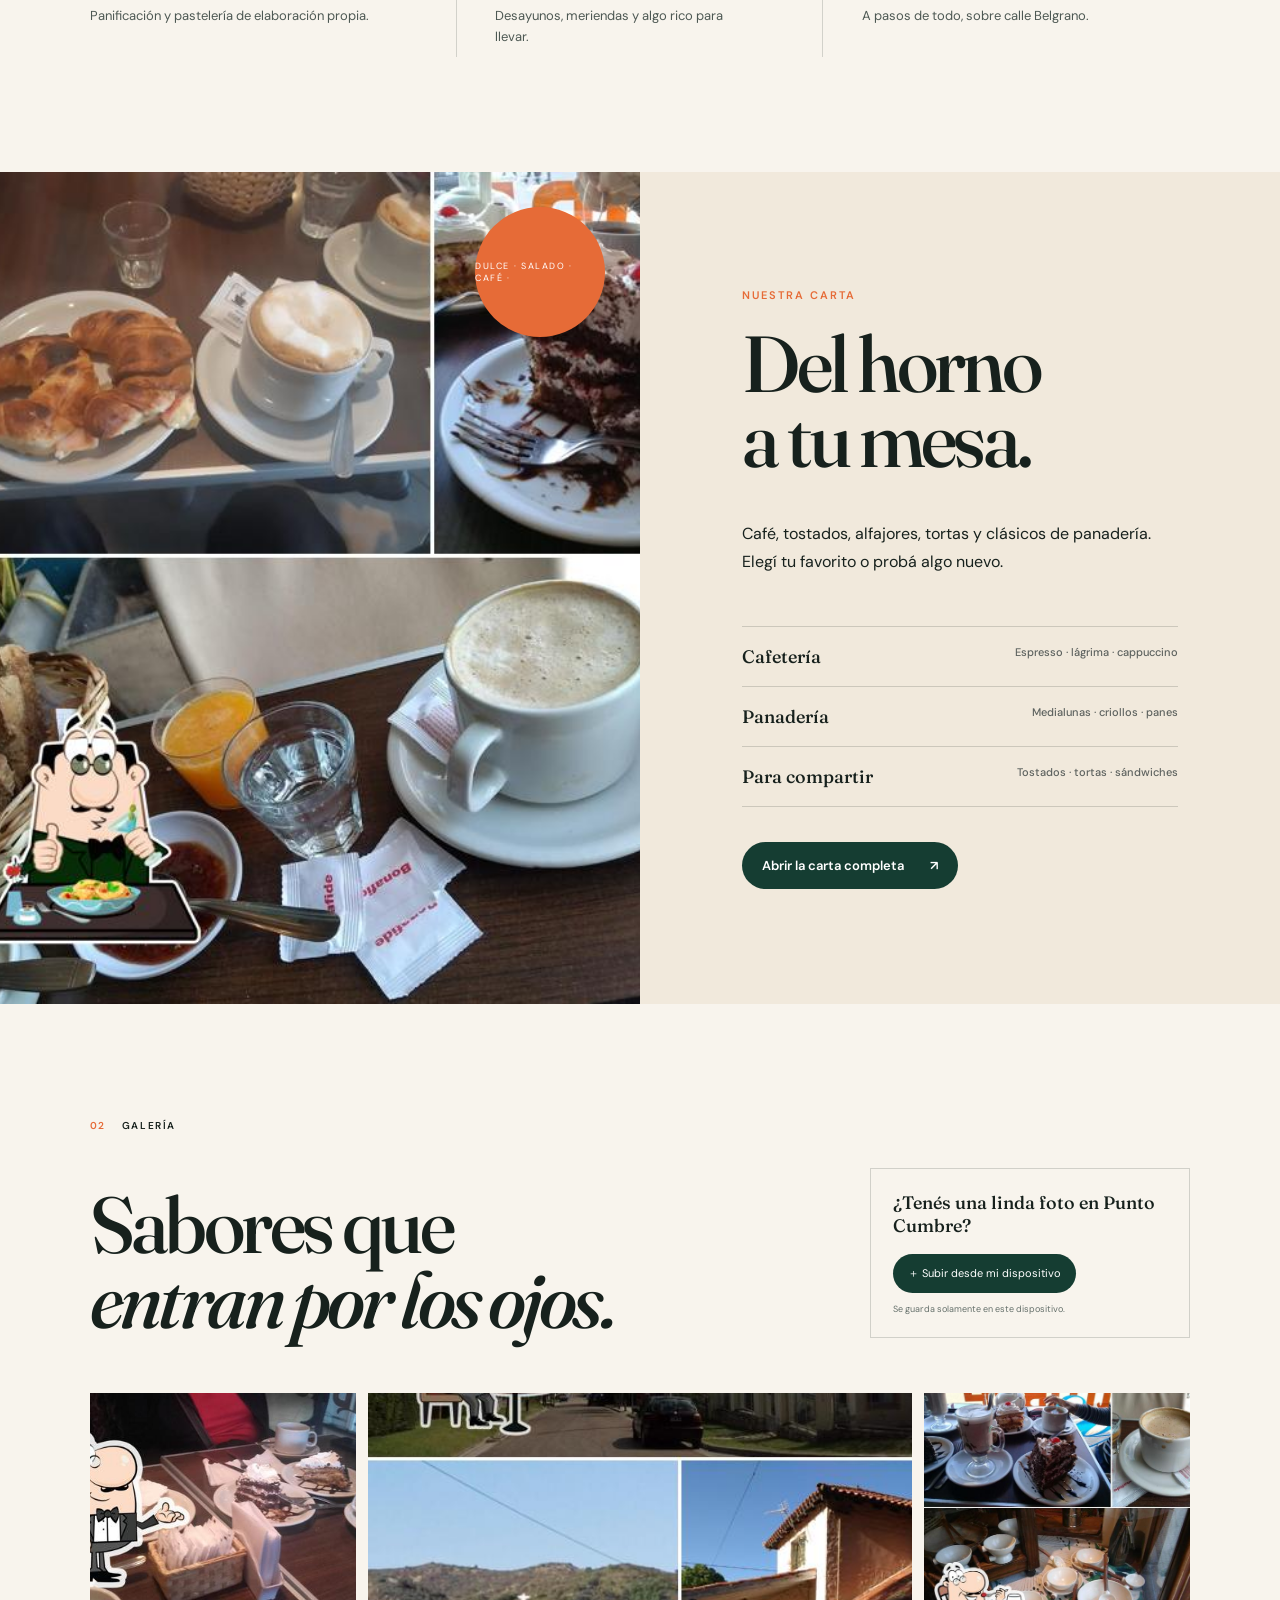
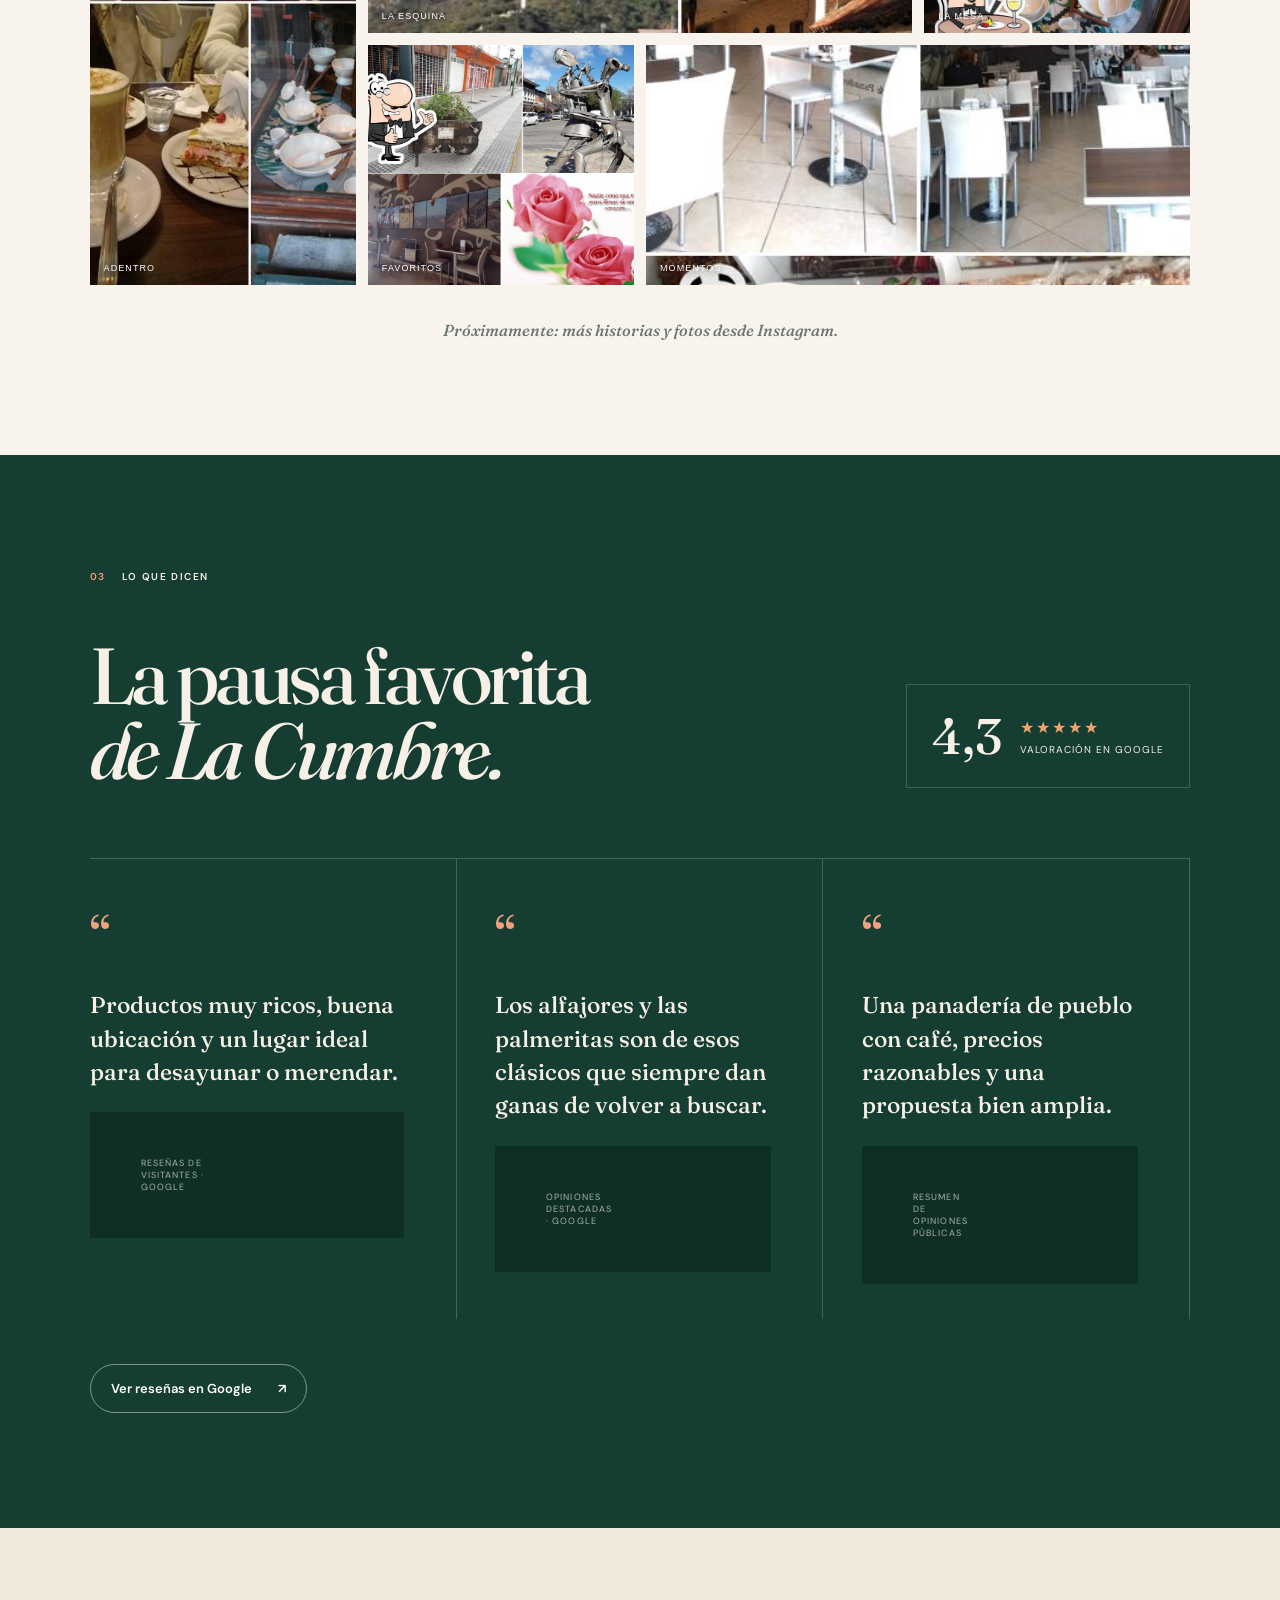
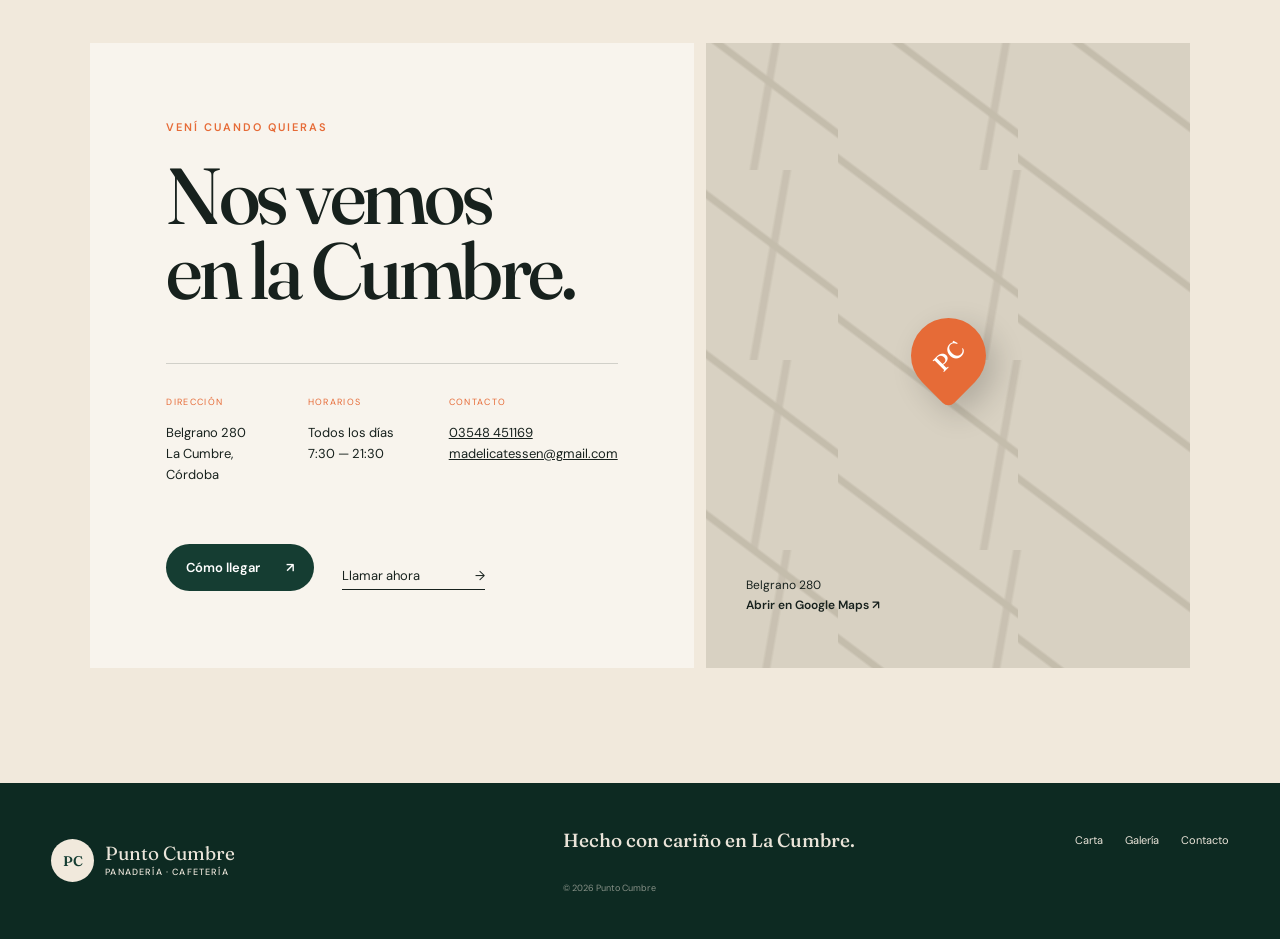
==== commit 60dbcbd3: "Bump responsive stylesheet cache version" ====
--- a/index.html
+++ b/index.html
@@ -9,7 +9,7 @@
   <link rel="preconnect" href="https://fonts.googleapis.com">
   <link rel="preconnect" href="https://fonts.gstatic.com" crossorigin>
   <link href="https://fonts.googleapis.com/css2?family=DM+Sans:wght@400;500;600&family=Fraunces:opsz,wght@9..144,500;9..144,600&display=swap" rel="stylesheet">
-  <link rel="stylesheet" href="styles.css?v=20260727b">
+  <link rel="stylesheet" href="styles.css?v=20260727c">
 </head>
 <body>
   <div class="noise" aria-hidden="true"></div>
@@ -154,6 +154,6 @@
   </footer>
 
   <dialog class="lightbox" id="lightbox"><button aria-label="Cerrar">×</button><img alt="Foto ampliada"></dialog>
-  <script src="main.js?v=20260727b" defer></script>
+  <script src="main.js?v=20260727c" defer></script>
 </body>
 </html>
--- a/styles.css
+++ b/styles.css
@@ -11,3 +11,122 @@
 @keyframes hero-media-in{from{opacity:0;transform:translate3d(0,16px,0) scale(1.13)}to{opacity:1;transform:translate3d(var(--hero-x),calc(var(--hero-y) + var(--hero-scroll)),0) scale(1.035)}}@keyframes hero-breathe{to{transform:scale(1.075)}}@keyframes curtain-open{0%{transform:scaleX(1)}100%{transform:scaleX(0)}}@keyframes hero-sheen{to{transform:translateX(120%)}}@keyframes fade-up{to{opacity:1;transform:translateY(0)}}@keyframes spin{to{transform:rotate(360deg)}}
 @media(max-width:850px){.site-header{height:72px}.menu-toggle{display:block}.nav{position:absolute;top:72px;left:0;right:0;background:var(--paper);display:none;flex-direction:column;align-items:stretch;padding:20px 6vw 30px}.nav.open{display:flex}.nav a{font:500 24px var(--serif);padding:10px 0}.hero{height:calc(100svh - 72px);min-height:620px}.hero-media{inset:-2% -18%;transform:translate3d(0,var(--hero-scroll),0) scale(1.035)}.hero-image{object-position:60% center}.hero-frame{inset:12px;padding:12px}.hero-frame span:first-child{display:none}.hero-copy{left:7vw;right:7vw}.hero h1{font-size:clamp(63px,20vw,105px)}.hero-lead{max-width:330px}.hero-actions{align-items:flex-start;flex-direction:column;gap:20px}.hero-stamp{width:85px;height:85px;right:6vw;bottom:25px}.hero-stamp span{display:none}.hero-stamp b{font-size:24px}.photo-credit{left:27px;bottom:26px}.section{padding:80px 6vw}.intro-grid,.gallery-heading,.reviews-top,.visit,.menu-category{grid-template-columns:1fr}.intro-grid{gap:30px}.feature-strip{grid-template-columns:1fr;margin-top:55px}.feature-strip article,.feature-strip article+article{padding:22px 0;border-right:0;border-bottom:1px solid var(--line)}.menu-teaser{grid-template-columns:1fr}.menu-visual{height:70vh}.menu-copy{padding:75px 7vw}.gallery-heading{align-items:start}.upload-box{margin-top:25px}.gallery-grid{grid-template-columns:repeat(2,1fr);grid-auto-rows:200px}.gallery-item.wide{grid-column:span 2}.reviews-top{gap:40px}.rating-card{width:max-content}.review-track{display:flex;overflow-x:auto;scroll-snap-type:x mandatory}.review-track blockquote{min-width:85vw;scroll-snap-align:start}.visit-details{grid-template-columns:1fr}.map-panel{min-height:420px}.menu-hero{padding:70px 6vw 50px}.menu-hero h1{font-size:25vw}.menu-category{gap:30px}.menu-bottom{grid-template-columns:1fr}.menu-bottom img{height:400px}footer{grid-template-columns:1fr}.footer-brand{grid-row:auto}.menu-footer{display:flex}.menu-header .brand small{display:none}}
 @media(max-width:480px){.gallery-grid{display:flex;overflow-x:auto;scroll-snap-type:x mandatory}.gallery-item,.gallery-item.tall,.gallery-item.wide{min-width:82vw;height:420px;scroll-snap-align:center}.hero-copy{top:45%}.photo-credit{display:none}.visit-actions{align-items:flex-start;flex-direction:column}.section h2,.menu-copy h2,.visit h2{font-size:48px}.menu-highlights li{display:block}.menu-highlights b{display:block;text-align:left;margin-top:7px}}
+
+/* Mobile-first quality pass: preserve photography and eliminate fixed-size overflow. */
+@media(max-width:850px){
+  html{scroll-padding-top:72px}
+  body{min-width:0}
+  img{max-width:100%;height:auto}
+  .site-header{position:sticky;top:0;width:100%;padding-inline:18px;background:rgba(248,244,237,.96);backdrop-filter:blur(14px)}
+  .brand{min-width:0;font-size:17px}
+  .brand>span:last-child{min-width:0}
+  .brand small{font-size:8px;letter-spacing:.1em}
+  .menu-toggle{display:grid;place-content:center;flex:0 0 48px;width:48px;height:48px;cursor:pointer}
+  .menu-toggle span{width:25px;margin:4px 0}
+  .nav{position:fixed;top:72px;max-height:calc(100svh - 72px);overflow-y:auto;padding:24px 20px 34px;box-shadow:0 18px 30px rgba(23,33,29,.13)}
+  .nav a{min-height:48px;display:flex;align-items:center}
+
+  .hero{height:auto;min-height:0;padding-top:min(58vw,310px);padding-bottom:48px;background:var(--green)}
+  .hero-media{inset:0 0 auto;height:min(58vw,310px);transform:none!important;animation:hero-mobile-in 1.15s cubic-bezier(.16,1,.3,1) both;background:#ded7ca}
+  .hero-image{width:100%;height:100%;object-fit:contain;object-position:center;transform:none;animation:none;filter:saturate(.96) contrast(1.02)}
+  .hero-light{display:none}
+  .hero-shade{z-index:1;background:linear-gradient(to bottom,transparent 0,transparent min(52vw,280px),var(--green) min(58vw,310px),var(--green) 100%)}
+  .hero-shade::after{display:none}
+  .hero-curtain{height:min(58vw,310px)}
+  .hero-frame{inset:10px 10px auto;height:min(58vw,310px);align-items:flex-start;padding:12px}
+  .hero-frame span:last-child{margin-left:auto}
+  .hero-copy{position:relative;z-index:4;inset:auto;max-width:none;padding:44px 20px 0;transform:none}
+  .hero h1{font-size:clamp(56px,17vw,84px);line-height:.85;overflow-wrap:anywhere}
+  .hero-lead{font-size:15px;line-height:1.55;margin:25px 0;max-width:34rem}
+  .hero-actions{width:100%;gap:15px}
+  .hero-actions .button{width:100%;min-height:50px}
+  .hero-actions .text-link{min-height:44px;display:flex;align-items:center}
+  .hero-stamp,.photo-credit{display:none}
+
+  .section{padding:72px 20px}
+  .section-kicker{margin-bottom:34px}
+  .section h2,.menu-copy h2,.visit h2{font-size:clamp(43px,13vw,64px);line-height:.98;overflow-wrap:anywhere}
+  .intro-copy{font-size:15px;line-height:1.65}
+  .arrow-link{max-width:100%;gap:25px}
+
+  .menu-teaser{display:block;min-height:0}
+  .menu-visual{height:auto;aspect-ratio:16/10;background:#d9d1c4}
+  .menu-visual img{display:block;width:100%;height:100%;object-fit:contain}
+  .menu-orbit{width:92px;height:92px;right:15px;top:15px}
+  .menu-copy{padding:65px 20px}
+  .menu-highlights li{align-items:flex-start}
+  .menu-copy>.button{width:100%;min-height:50px}
+
+  .gallery-heading{display:block}
+  .upload-box{width:100%;padding:18px}
+  .upload-button{min-height:46px;display:flex;align-items:center;justify-content:center;text-align:center}
+  .gallery-grid{display:flex;gap:12px;width:calc(100% + 20px);margin-right:-20px;padding-right:20px;overflow-x:auto;scroll-snap-type:x mandatory;scroll-padding-inline:0;overscroll-behavior-inline:contain;scrollbar-width:none}
+  .gallery-grid::-webkit-scrollbar{display:none}
+  .gallery-item,.gallery-item.tall,.gallery-item.wide{flex:0 0 min(82vw,390px);width:min(82vw,390px);height:auto;aspect-ratio:4/5;scroll-snap-align:start;background:#18231f;border-radius:2px}
+  .gallery-item img{width:100%;height:100%;object-fit:contain;transform:none!important}
+  .gallery-item span{padding:6px 9px;background:rgba(10,21,17,.7);border-radius:99px}
+
+  .reviews-top{display:block}
+  .rating-card{max-width:100%;margin-top:34px;padding:15px 18px}
+  .rating-card strong{font-size:42px}
+  .review-track{width:calc(100% + 20px);margin:46px -20px 32px 0;padding-right:20px}
+  .review-track blockquote{min-width:min(86vw,390px);padding:32px 24px 28px 0}
+  .review-track blockquote+blockquote{padding-left:22px}
+  .review-track p{font-size:20px}
+  .reviews>.button{width:100%;min-height:50px}
+
+  .visit{display:block;padding:20px}
+  .visit-card{padding:55px 20px}
+  .visit-details{display:block}
+  .visit-details>div{padding:17px 0;border-bottom:1px solid var(--line)}
+  .visit-details p{overflow-wrap:anywhere}
+  .visit-actions{display:grid;gap:18px}
+  .visit-actions .button{width:100%;min-height:50px}
+  .map-panel{min-height:380px;margin-top:12px}
+  .map-panel p{left:24px;bottom:24px}
+
+  footer{padding:42px 20px;gap:25px}
+  footer>div{flex-wrap:wrap}
+
+  .lightbox{width:100vw;max-width:100vw;padding:12px}
+  .lightbox img{width:100%;height:auto;max-width:100%;max-height:82svh;object-fit:contain}
+  .lightbox button{top:8px;right:10px;width:48px;height:48px;border-radius:50%;background:rgba(0,0,0,.58)}
+
+  .menu-header{gap:12px}
+  .menu-header .back-home{font-size:11px;text-align:right}
+  .menu-hero{padding:58px 20px 42px}
+  .menu-hero h1{font-size:clamp(72px,23vw,108px);overflow-wrap:anywhere}
+  .menu-hero>p:not(.eyebrow){font-size:19px}
+  .menu-notice{width:100%;margin-top:30px}
+  .menu-filter{padding:12px 20px;scrollbar-width:none}
+  .menu-filter::-webkit-scrollbar{display:none}
+  .menu-filter button{min-height:44px;padding-inline:18px}
+  .full-menu{padding:20px 20px 75px}
+  .menu-category{display:block;padding:48px 0}
+  .category-title{margin-bottom:20px}
+  .category-title h2{font-size:clamp(42px,13vw,62px)}
+  .menu-list article{align-items:flex-start}
+  .menu-list article>div{min-width:0;padding-right:8px}
+  .menu-list h3{font-size:19px}
+  .menu-list b{flex:0 0 auto;font-size:9px}
+  .menu-bottom{display:block}
+  .menu-bottom img{display:block;width:100%;height:auto;max-height:none;object-fit:contain;background:#102d25}
+  .menu-bottom>div{padding:60px 20px}
+  .menu-bottom h2{font-size:clamp(48px,15vw,74px)}
+  .menu-bottom .button{width:100%;min-height:50px;gap:12px;text-align:center}
+  .menu-footer{padding:30px 20px;align-items:flex-start}
+}
+
+@media(max-width:380px){
+  .brand small{display:none}
+  .hero{padding-top:63vw}
+  .hero-media,.hero-curtain{height:63vw}
+  .hero-shade{background:linear-gradient(to bottom,transparent 0,transparent 56vw,var(--green) 63vw,var(--green) 100%)}
+  .hero h1{font-size:54px}
+  .rating-card{width:100%}
+  .rating-card p{letter-spacing:.06em}
+  .menu-list article{display:block}
+  .menu-list b{display:block;margin-top:8px}
+}
+
+@keyframes hero-mobile-in{from{opacity:0;transform:scale(1.04)}to{opacity:1;transform:scale(1)}}
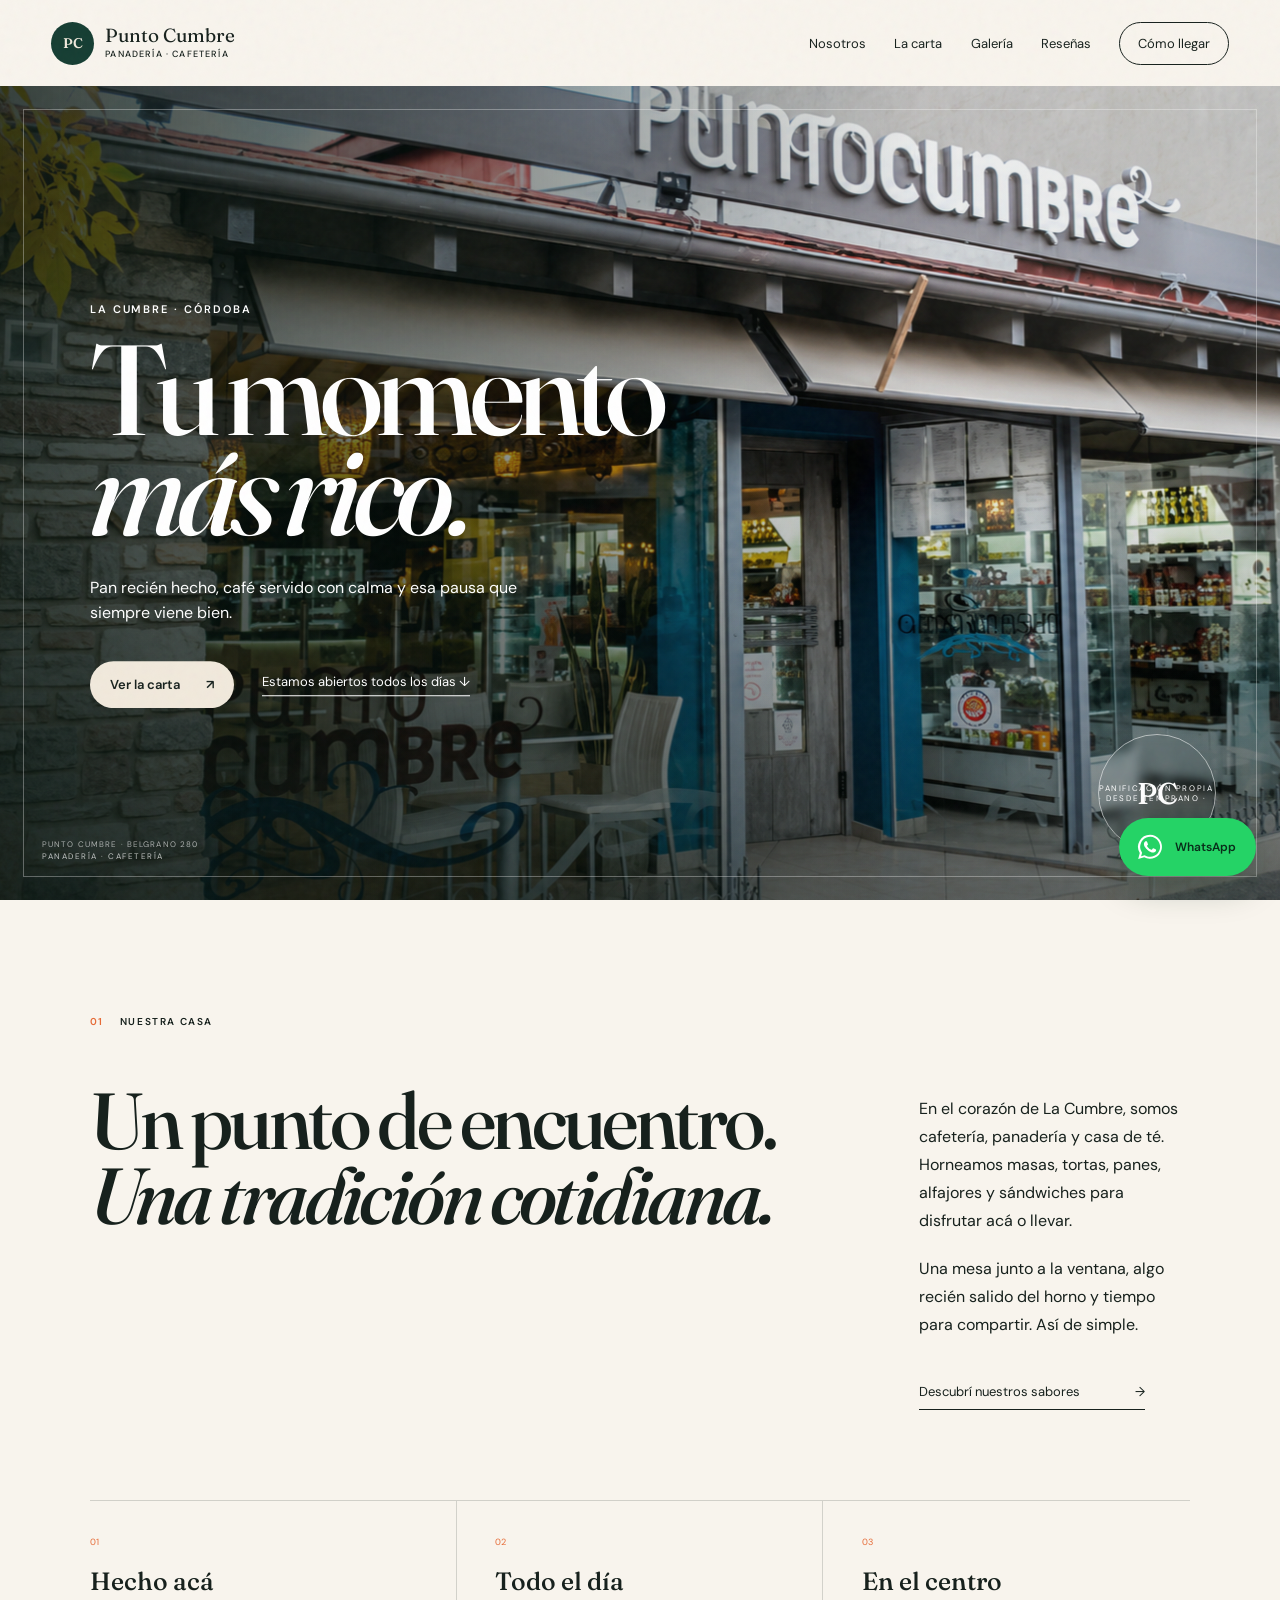
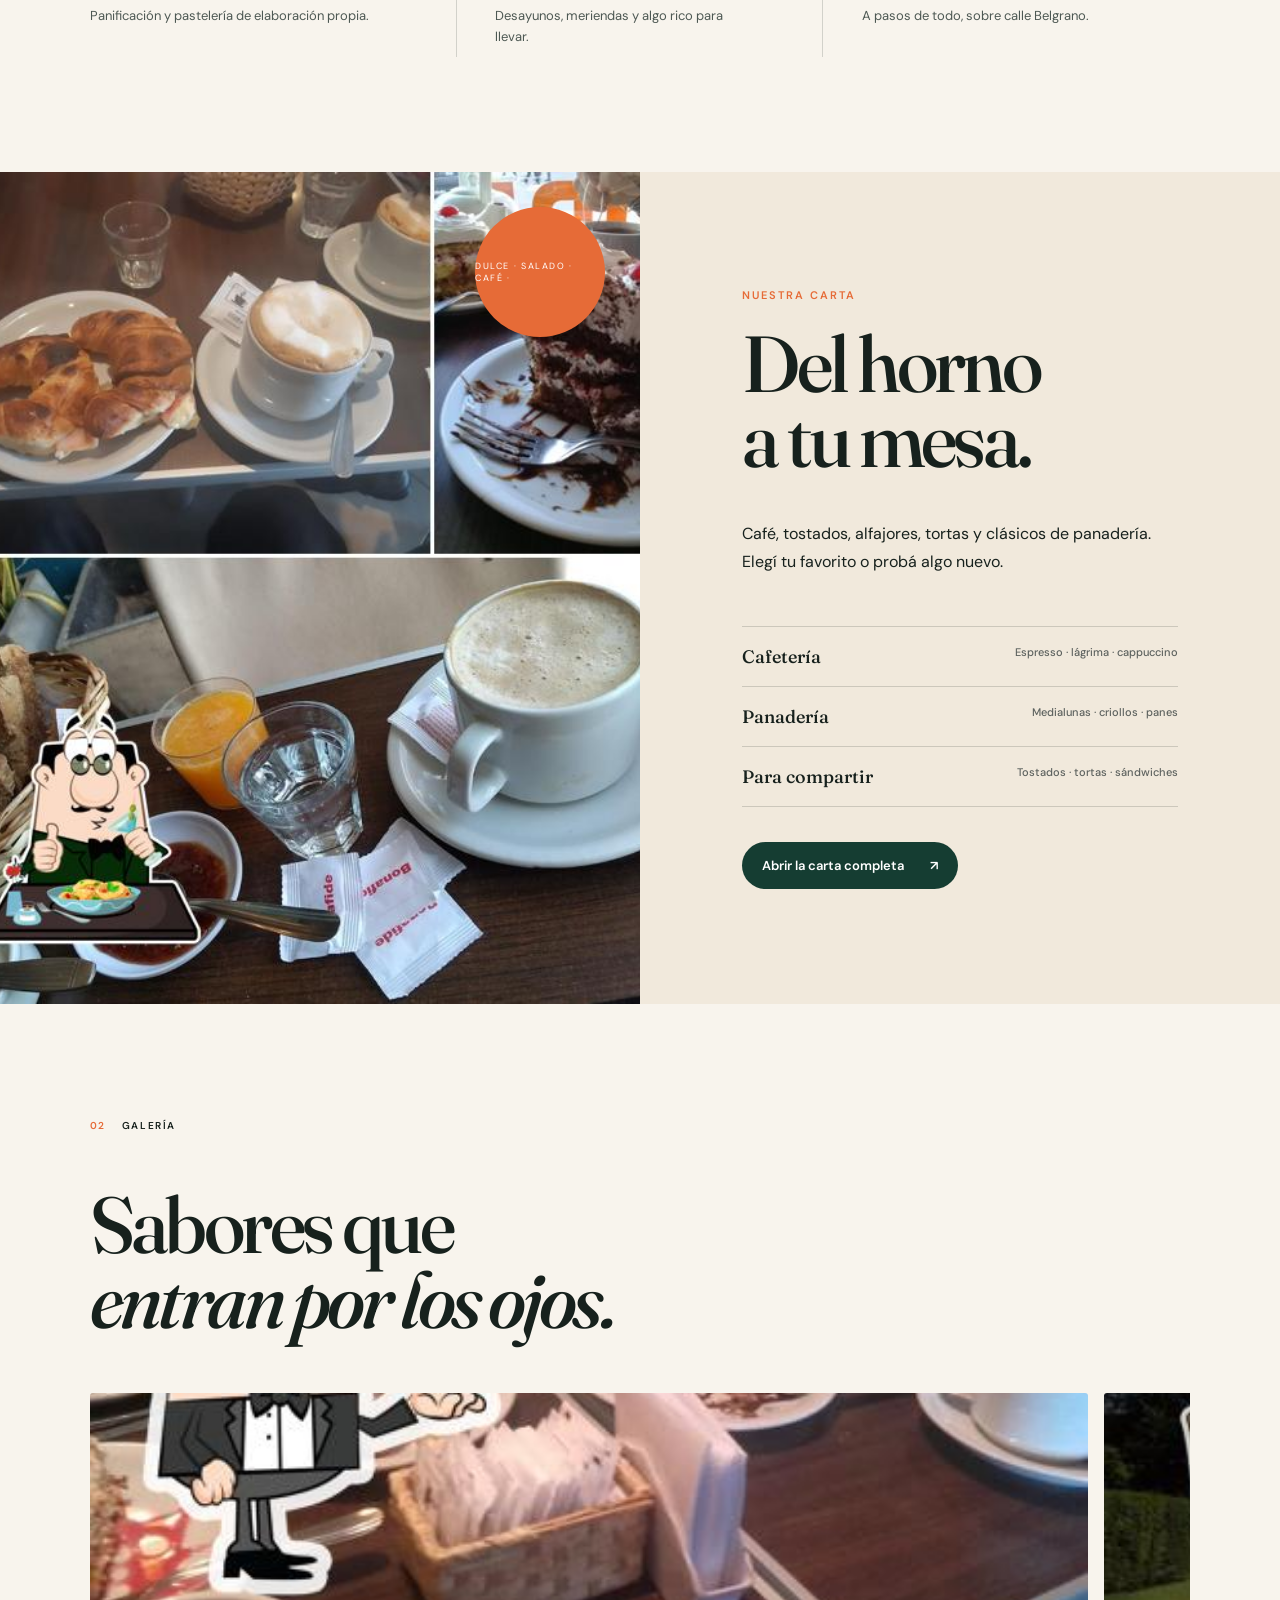
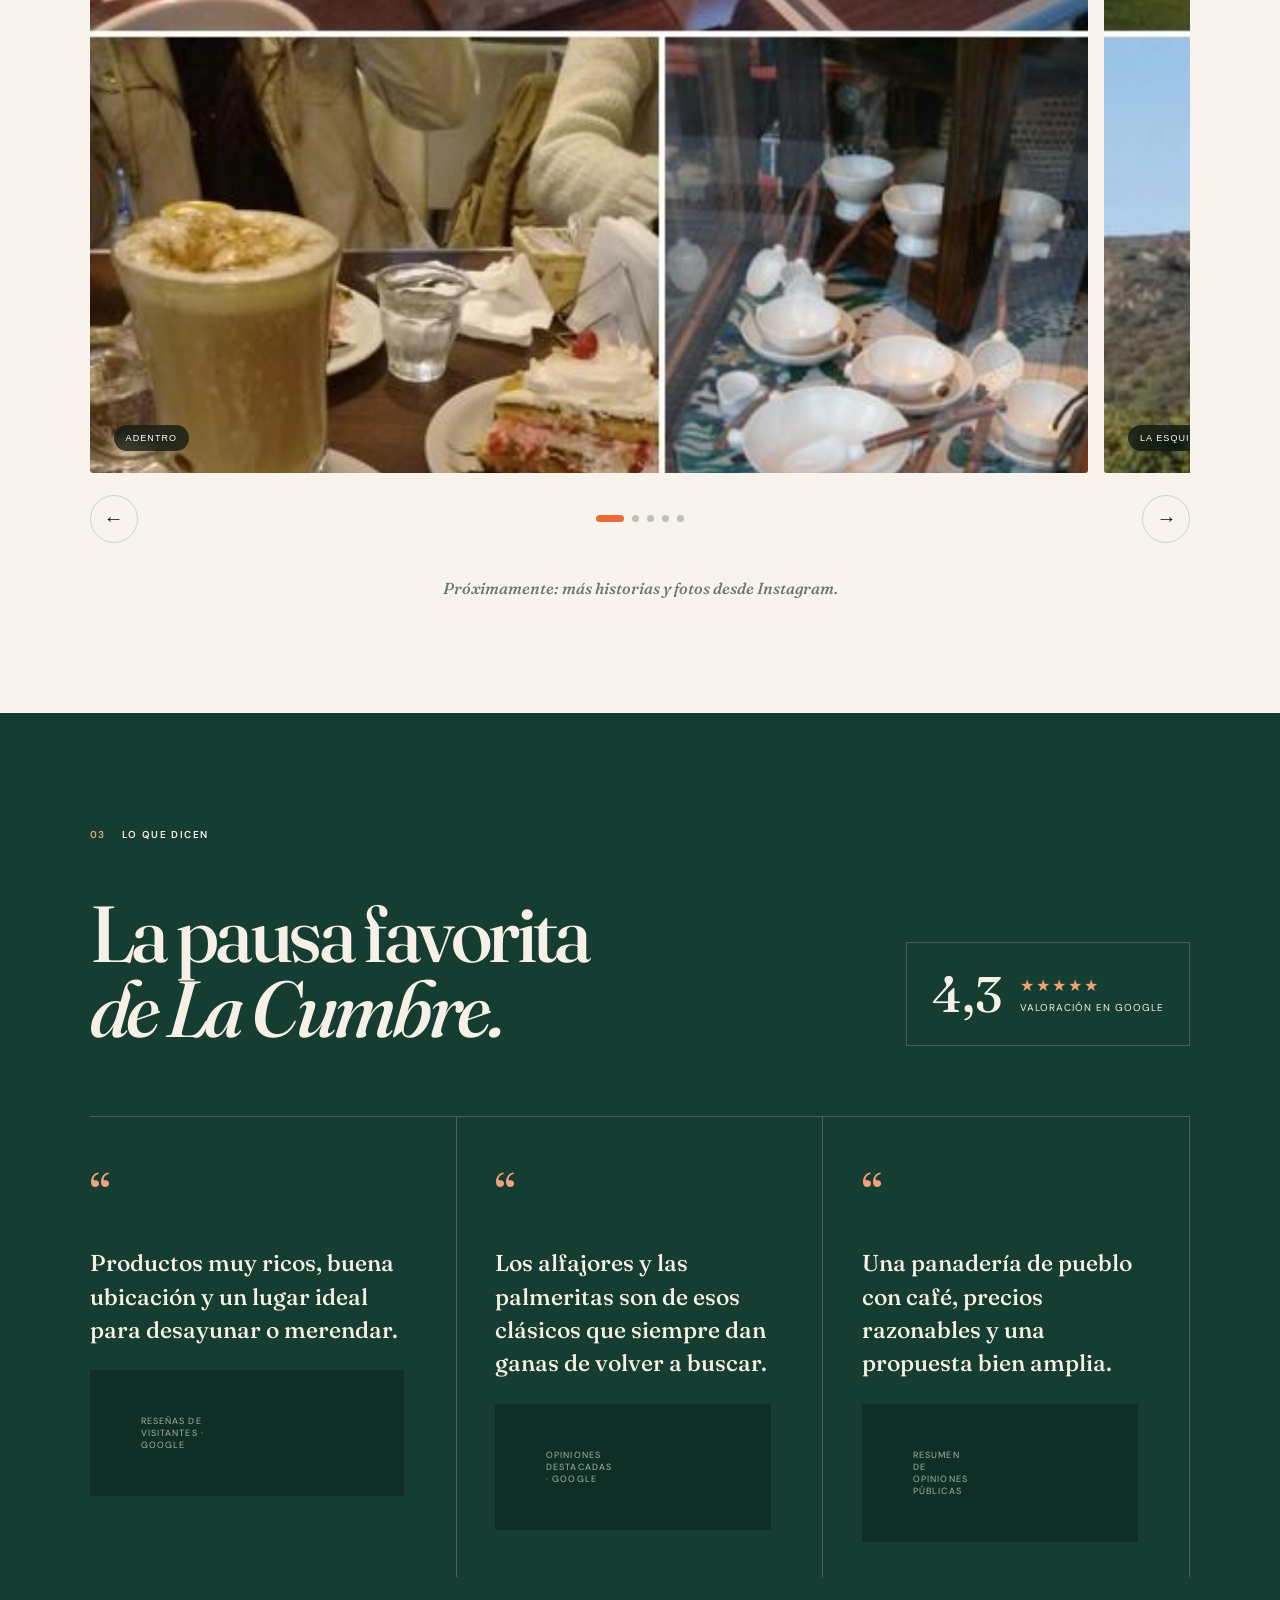
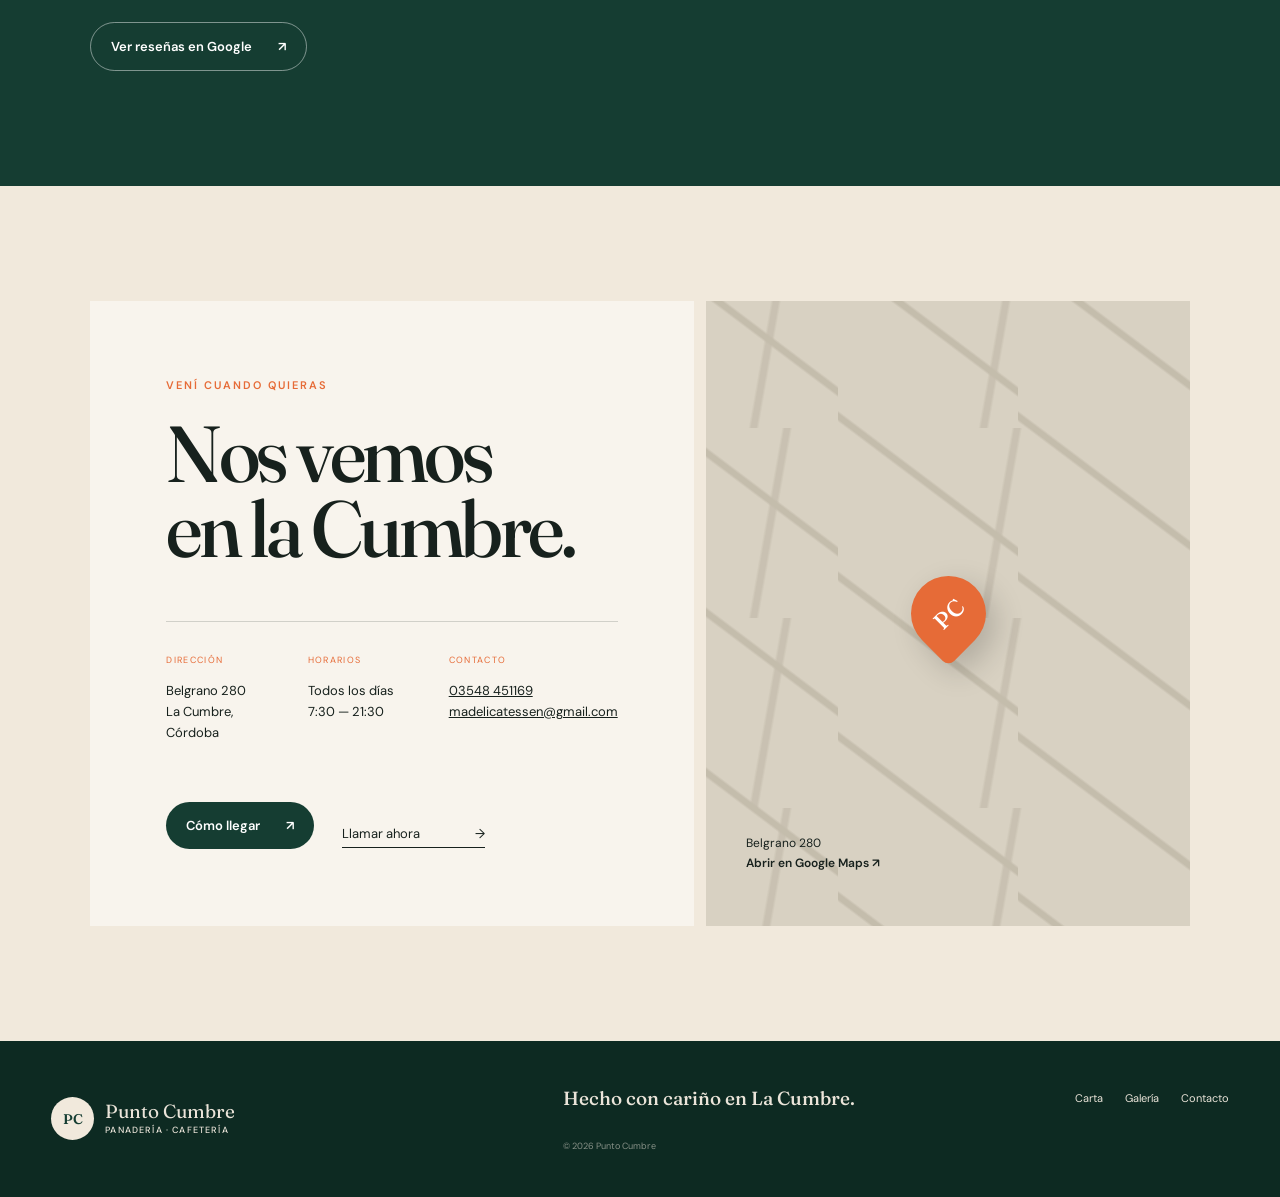
==== commit 7bf2890e: "Agrega pedidos por WhatsApp y carrusel de galeria" ====
--- a/index.html
+++ b/index.html
@@ -9,7 +9,7 @@
   <link rel="preconnect" href="https://fonts.googleapis.com">
   <link rel="preconnect" href="https://fonts.gstatic.com" crossorigin>
   <link href="https://fonts.googleapis.com/css2?family=DM+Sans:wght@400;500;600&family=Fraunces:opsz,wght@9..144,500;9..144,600&display=swap" rel="stylesheet">
-  <link rel="stylesheet" href="styles.css?v=20260727c">
+  <link rel="stylesheet" href="styles.css?v=20260728b">
 </head>
 <body>
   <div class="noise" aria-hidden="true"></div>
@@ -31,7 +31,7 @@
   <main>
     <section class="hero" id="hero">
       <div class="hero-media" aria-hidden="true">
-        <img class="hero-image" src="fachada-premium.png" alt="" fetchpriority="high">
+        <img class="hero-image" src="assets/img/fachada-premium.png" alt="" fetchpriority="high">
         <div class="hero-light"></div>
       </div>
       <div class="hero-shade"></div>
@@ -71,7 +71,7 @@
 
     <section class="menu-teaser">
       <div class="menu-visual">
-        <img src="productos.jpg" alt="Selección de productos de Punto Cumbre" loading="lazy">
+        <img src="assets/img/productos.jpg" alt="Selección de productos de Punto Cumbre" loading="lazy">
         <div class="menu-orbit"><span>dulce · salado · café · </span></div>
       </div>
       <div class="menu-copy">
@@ -93,19 +93,20 @@
           <div class="section-kicker"><span>02</span> Galería</div>
           <h2>Sabores que<br><em>entran por los ojos.</em></h2>
         </div>
-        <div class="upload-box">
-          <p>¿Tenés una linda foto en Punto Cumbre?</p>
-          <label class="upload-button" for="photo-upload">＋ Subir desde mi dispositivo</label>
-          <input id="photo-upload" type="file" accept="image/*" multiple hidden>
-          <small>Se guarda solamente en este dispositivo.</small>
+      </div>
+      <div class="gallery-slider" aria-label="Galería de Punto Cumbre">
+        <div class="gallery-grid" id="gallery-grid">
+          <button class="gallery-item" data-src="assets/img/interior.jpg"><img src="assets/img/interior.jpg" alt="Interior de Punto Cumbre" loading="lazy"><span>Adentro</span></button>
+          <button class="gallery-item" data-src="assets/img/exterior.jpg"><img src="assets/img/exterior.jpg" alt="Exterior de Punto Cumbre" loading="lazy"><span>La esquina</span></button>
+          <button class="gallery-item" data-src="assets/img/momentos.jpg"><img src="assets/img/momentos.jpg" alt="Comidas y bebidas en Punto Cumbre" loading="lazy"><span>La mesa</span></button>
+          <button class="gallery-item" data-src="assets/img/sabores.jpg"><img src="assets/img/sabores.jpg" alt="Sabores de Punto Cumbre" loading="lazy"><span>Favoritos</span></button>
+          <button class="gallery-item" data-src="assets/img/detalle.jpg"><img src="assets/img/detalle.jpg" alt="Detalles de la cafetería" loading="lazy"><span>Momentos</span></button>
         </div>
-      </div>
-      <div class="gallery-grid" id="gallery-grid">
-        <button class="gallery-item tall" data-src="interior.jpg"><img src="interior.jpg" alt="Interior de Punto Cumbre" loading="lazy"><span>Adentro</span></button>
-        <button class="gallery-item wide" data-src="exterior.jpg"><img src="exterior.jpg" alt="Exterior de Punto Cumbre" loading="lazy"><span>La esquina</span></button>
-        <button class="gallery-item" data-src="momentos.jpg"><img src="momentos.jpg" alt="Comidas y bebidas en Punto Cumbre" loading="lazy"><span>La mesa</span></button>
-        <button class="gallery-item" data-src="sabores.jpg"><img src="sabores.jpg" alt="Sabores de Punto Cumbre" loading="lazy"><span>Favoritos</span></button>
-        <button class="gallery-item wide" data-src="detalle.jpg"><img src="detalle.jpg" alt="Detalles de la cafetería" loading="lazy"><span>Momentos</span></button>
+        <div class="gallery-controls">
+          <button class="gallery-arrow gallery-prev" type="button" aria-label="Foto anterior">←</button>
+          <div class="gallery-dots" id="gallery-dots" aria-label="Seleccionar foto"></div>
+          <button class="gallery-arrow gallery-next" type="button" aria-label="Foto siguiente">→</button>
+        </div>
       </div>
       <p class="instagram-note">Próximamente: más historias y fotos desde Instagram.</p>
     </section>
@@ -154,6 +155,10 @@
   </footer>
 
   <dialog class="lightbox" id="lightbox"><button aria-label="Cerrar">×</button><img alt="Foto ampliada"></dialog>
-  <script src="main.js?v=20260727c" defer></script>
+  <a class="whatsapp-float" id="whatsapp-button" href="https://wa.me/5493516864764?text=Hola%20Punto%20Cumbre%2C%20quisiera%20hacer%20una%20consulta." target="_blank" rel="noopener" aria-label="Consultar por WhatsApp">
+    <svg aria-hidden="true" viewBox="0 0 32 32"><path d="M16.04 3A12.8 12.8 0 0 0 5.1 22.46L3.4 28.7l6.39-1.68A12.8 12.8 0 1 0 16.04 3Zm0 23.42c-1.88 0-3.72-.5-5.33-1.45l-.38-.23-3.79 1 1.01-3.69-.25-.38a10.62 10.62 0 1 1 8.74 4.75Zm5.82-7.95c-.32-.16-1.89-.93-2.18-1.04-.3-.1-.51-.16-.72.16-.22.32-.83 1.04-1.02 1.25-.19.21-.37.24-.69.08-.32-.16-1.35-.5-2.57-1.59a9.65 9.65 0 0 1-1.78-2.21c-.19-.32-.02-.49.14-.65.14-.14.32-.37.48-.56.16-.18.21-.32.32-.53.11-.21.05-.4-.03-.56-.08-.16-.72-1.74-.99-2.38-.26-.63-.53-.54-.72-.55h-.62c-.21 0-.56.08-.85.4-.3.32-1.12 1.09-1.12 2.66s1.15 3.09 1.31 3.3c.16.21 2.25 3.44 5.45 4.82.76.33 1.36.52 1.82.67.77.24 1.46.21 2.01.13.62-.09 1.89-.78 2.16-1.52.27-.75.27-1.39.19-1.52-.08-.14-.29-.22-.61-.38Z"/></svg>
+    <span class="whatsapp-label">WhatsApp</span>
+  </a>
+  <script src="main.js?v=20260728c" defer></script>
 </body>
 </html>
--- a/styles.css
+++ b/styles.css
@@ -3,7 +3,7 @@
 .hero{--hero-x:0px;--hero-y:0px;--hero-scroll:0px;height:calc(100vh - 86px);min-height:650px;position:relative;color:#fff;overflow:hidden;background:#0b211a;isolation:isolate}.hero-media{position:absolute;inset:-3%;overflow:hidden;transform:translate3d(var(--hero-x),calc(var(--hero-y) + var(--hero-scroll)),0) scale(1.035);will-change:transform;animation:hero-media-in 1.8s cubic-bezier(.16,1,.3,1) both}.hero-image{width:100%;height:100%;object-fit:cover;object-position:center 48%;filter:saturate(.92) contrast(1.03);transform:scale(1.04);animation:hero-breathe 14s 1.8s ease-in-out infinite alternate}.hero-light{position:absolute;inset:-25%;background:radial-gradient(circle at 74% 16%,rgba(255,244,215,.28),transparent 27%);mix-blend-mode:screen;transform:translate3d(calc(var(--hero-x) * -1.8),calc(var(--hero-y) * -1.8),0);pointer-events:none}.hero-shade{position:absolute;inset:0;z-index:1;background:linear-gradient(90deg,rgba(7,20,15,.82) 0,rgba(7,20,15,.48) 38%,rgba(7,20,15,.08) 72%),linear-gradient(0deg,rgba(4,12,9,.58),transparent 52%)}.hero-shade::after{content:"";position:absolute;inset:0;background:linear-gradient(115deg,transparent 30%,rgba(255,255,255,.12) 47%,transparent 59%);transform:translateX(-120%);animation:hero-sheen 1.35s 1.15s cubic-bezier(.16,1,.3,1) forwards}.hero-curtain{position:absolute;inset:0;z-index:7;background:var(--cream);transform-origin:right center;animation:curtain-open 1.45s .12s cubic-bezier(.77,0,.18,1) forwards}.hero-frame{position:absolute;z-index:3;inset:23px;pointer-events:none;border:1px solid rgba(255,255,255,.32);display:flex;align-items:flex-end;justify-content:space-between;padding:15px 18px;color:rgba(255,255,255,.72);font-size:8px;letter-spacing:.19em;text-transform:uppercase;opacity:0;animation:fade-up .8s 1.65s ease forwards}.hero-copy{position:absolute;z-index:4;left:7vw;top:50%;transform:translateY(-47%);max-width:780px}.hero-copy>*{opacity:0;transform:translateY(22px);animation:fade-up .85s cubic-bezier(.16,1,.3,1) forwards}.hero-copy .eyebrow{animation-delay:1.08s}.hero-copy h1{animation-delay:1.16s}.hero-copy .hero-lead{animation-delay:1.28s}.hero-copy .hero-actions{animation-delay:1.38s}.eyebrow{text-transform:uppercase;letter-spacing:.18em;font-size:11px;font-weight:600;margin:0 0 24px}.eyebrow.dark{color:var(--orange)}.hero h1,.menu-hero h1{font:500 clamp(70px,10vw,150px)/.78 var(--serif);letter-spacing:-.055em;margin:0;text-shadow:0 8px 40px rgba(0,0,0,.14)}.hero h1 em,.section h2 em{font-weight:500}.hero-lead{font-size:16px;line-height:1.6;max-width:430px;margin:35px 0}.hero-actions{display:flex;align-items:center;gap:28px}.button{border:0;border-radius:100px;padding:15px 20px;display:inline-flex;align-items:center;justify-content:center;gap:26px;text-decoration:none;font-size:13px;font-weight:600;transition:.25s ease}.button:hover{transform:translateY(-2px)}.button-light{background:var(--cream);color:var(--ink)}.button-dark{background:var(--green);color:#fff}.button-outline{border:1px solid rgba(255,255,255,.45);color:#fff}.text-link,.arrow-link{color:inherit;text-decoration:none;font-size:13px;border-bottom:1px solid currentColor;padding-bottom:5px}.hero-stamp{position:absolute;z-index:4;right:5vw;bottom:48px;width:118px;height:118px;border:1px solid rgba(255,255,255,.55);border-radius:50%;display:grid;place-items:center;opacity:0;animation:fade-up .9s 1.62s ease forwards;backdrop-filter:blur(5px)}.hero-stamp span{position:absolute;font-size:8px;text-transform:uppercase;letter-spacing:.2em;animation:spin 16s linear infinite}.hero-stamp b{font:500 30px var(--serif)}.photo-credit{position:absolute;z-index:4;left:42px;bottom:43px;font-size:8px;text-transform:uppercase;letter-spacing:.14em;opacity:.62}
 .section{padding:115px 7vw}.section-kicker{font-size:10px;text-transform:uppercase;letter-spacing:.16em;font-weight:600;display:flex;gap:16px;align-items:center;margin-bottom:55px}.section-kicker span{color:var(--orange)}.intro-grid{display:grid;grid-template-columns:1.45fr .55fr;gap:9vw}.section h2,.menu-copy h2,.visit h2{font:500 clamp(48px,6.2vw,96px)/.95 var(--serif);letter-spacing:-.045em;margin:0}.intro-copy{padding-top:12px;font-size:16px;line-height:1.75}.intro-copy p{margin:0 0 20px}.arrow-link{display:inline-flex;justify-content:space-between;gap:55px;margin-top:22px}.feature-strip{display:grid;grid-template-columns:repeat(3,1fr);border-top:1px solid var(--line);margin-top:90px}.feature-strip article{padding:28px 5vw 10px 0;border-right:1px solid var(--line)}.feature-strip article+article{padding-left:3vw}.feature-strip article:last-child{border:0}.feature-strip span{font-size:9px;color:var(--orange)}.feature-strip h3{font:500 25px var(--serif);margin:16px 0 10px}.feature-strip p{font-size:13px;line-height:1.6;margin:0;color:#4d5853}
 .menu-teaser{background:var(--cream);display:grid;grid-template-columns:1fr 1fr;min-height:800px}.menu-visual{position:relative;overflow:hidden}.menu-visual img{width:100%;height:100%;object-fit:cover}.menu-copy{padding:9vw 8vw;display:flex;flex-direction:column;align-items:flex-start;justify-content:center}.menu-copy>p:not(.eyebrow){line-height:1.7;max-width:480px}.menu-copy h2{margin-bottom:28px}.menu-highlights{list-style:none;margin:35px 0;padding:0;width:100%;border-top:1px solid var(--line)}.menu-highlights li{padding:18px 0;border-bottom:1px solid var(--line);display:flex;justify-content:space-between;gap:20px}.menu-highlights span{font:500 18px var(--serif)}.menu-highlights b{font-size:11px;font-weight:500;color:#5d625f;text-align:right}.menu-orbit{position:absolute;right:35px;top:35px;width:130px;height:130px;background:var(--orange);border-radius:50%;display:grid;place-items:center;color:#fff}.menu-orbit span{font-size:9px;text-transform:uppercase;letter-spacing:.18em}
-.gallery-section{background:var(--paper)}.gallery-heading{display:grid;grid-template-columns:1fr 320px;align-items:end;gap:40px;margin-bottom:55px}.upload-box{border:1px solid var(--line);padding:22px}.upload-box p{font:500 18px var(--serif);margin:0 0 17px}.upload-box small{font-size:9px;display:block;margin-top:10px;color:#65706b}.upload-button{display:inline-block;background:var(--green);color:#fff;padding:12px 15px;border-radius:99px;font-size:11px;cursor:pointer}.gallery-grid{display:grid;grid-template-columns:repeat(4,1fr);grid-auto-rows:240px;gap:12px}.gallery-item{border:0;padding:0;position:relative;overflow:hidden;background:#ddd;cursor:zoom-in}.gallery-item.tall{grid-row:span 2}.gallery-item.wide{grid-column:span 2}.gallery-item img{width:100%;height:100%;object-fit:cover;transition:transform .7s cubic-bezier(.2,.8,.2,1)}.gallery-item:hover img{transform:scale(1.045)}.gallery-item span{position:absolute;left:14px;bottom:12px;color:#fff;text-transform:uppercase;letter-spacing:.12em;font-size:9px;text-shadow:0 1px 8px #000}.instagram-note{text-align:center;font:500 italic 16px var(--serif);color:#6c746f;margin:35px 0 0}.lightbox{border:0;padding:0;background:transparent;max-width:90vw;max-height:90vh}.lightbox::backdrop{background:rgba(4,12,9,.92)}.lightbox img{max-width:90vw;max-height:86vh;display:block}.lightbox button{position:fixed;right:25px;top:20px;border:0;background:none;color:#fff;font-size:36px;cursor:pointer}
+.gallery-section{background:var(--paper)}.gallery-heading{margin-bottom:55px}.gallery-grid{display:grid;grid-template-columns:repeat(4,1fr);grid-auto-rows:240px;gap:12px}.gallery-item{border:0;padding:0;position:relative;overflow:hidden;background:#ddd;cursor:zoom-in}.gallery-item.tall{grid-row:span 2}.gallery-item.wide{grid-column:span 2}.gallery-item img{width:100%;height:100%;object-fit:cover;transition:transform .7s cubic-bezier(.2,.8,.2,1)}.gallery-item:hover img{transform:scale(1.045)}.gallery-item span{position:absolute;left:14px;bottom:12px;color:#fff;text-transform:uppercase;letter-spacing:.12em;font-size:9px;text-shadow:0 1px 8px #000}.instagram-note{text-align:center;font:500 italic 16px var(--serif);color:#6c746f;margin:35px 0 0}.lightbox{border:0;padding:0;background:transparent;max-width:90vw;max-height:90vh}.lightbox::backdrop{background:rgba(4,12,9,.92)}.lightbox img{max-width:90vw;max-height:86vh;display:block}.lightbox button{position:fixed;right:25px;top:20px;border:0;background:none;color:#fff;font-size:36px;cursor:pointer}
 .reviews{background:var(--green);color:#f6f0e6}.reviews-top{display:grid;grid-template-columns:1fr auto;align-items:end}.section-kicker.light span{color:#f1a17d}.rating-card{display:flex;gap:18px;align-items:center;border:1px solid rgba(255,255,255,.18);padding:20px 25px}.rating-card strong{font:500 50px var(--serif)}.rating-card span{color:#f3a36e;letter-spacing:.12em}.rating-card p{font-size:10px;text-transform:uppercase;letter-spacing:.1em;margin:5px 0 0}.review-track{display:grid;grid-template-columns:repeat(3,1fr);border-top:1px solid rgba(255,255,255,.2);margin:70px 0 45px}.review-track blockquote{margin:0;padding:45px 4vw 35px 0;border-right:1px solid rgba(255,255,255,.2)}.review-track blockquote+blockquote{padding-left:3vw}.review-track span{font:500 50px var(--serif);color:#f1a17d}.review-track p{font:500 23px/1.45 var(--serif)}.review-track footer{font-size:9px;text-transform:uppercase;letter-spacing:.12em;opacity:.7}
 .visit{display:grid;grid-template-columns:1fr .8fr;gap:12px;background:var(--cream)}.visit-card{background:var(--paper);padding:6vw}.visit h2{margin-bottom:55px}.visit-details{display:grid;grid-template-columns:repeat(3,1fr);gap:25px;border-top:1px solid var(--line);padding-top:25px}.visit-details span{text-transform:uppercase;letter-spacing:.15em;color:var(--orange);font-size:9px}.visit-details p{font-size:13px;line-height:1.6}.visit-details a{color:inherit}.visit-actions{display:flex;align-items:center;gap:28px;margin-top:45px}.map-panel{min-height:580px;position:relative;display:flex;align-items:center;justify-content:center;overflow:hidden;background-color:#d8d1c2;color:var(--ink);text-decoration:none}.map-lines{position:absolute;inset:-10%;opacity:.6;background:linear-gradient(37deg,transparent 46%,#b8b09f 47%,#b8b09f 49%,transparent 50%),linear-gradient(100deg,transparent 47%,#c0b8a8 48%,#c0b8a8 50%,transparent 51%);background-size:180px 160px,230px 190px}.map-pin{position:relative;z-index:2;width:75px;height:75px;border-radius:50% 50% 50% 8px;background:var(--orange);color:#fff;display:grid;place-items:center;font:500 23px var(--serif);transform:rotate(-45deg);box-shadow:0 14px 30px rgba(0,0,0,.18)}.map-pin::first-line{transform:rotate(45deg)}.map-panel p{position:absolute;bottom:40px;left:40px;font-size:12px;line-height:1.7}.map-panel b{font-weight:600}
 footer{padding:45px 4vw;background:#0d2a22;color:#eae4d9;display:grid;grid-template-columns:1fr 1fr auto;align-items:center;gap:30px}.footer-brand{grid-row:span 2}.footer-brand .brand-mark{background:var(--cream);color:var(--green)}footer p{font:500 19px var(--serif);margin:0}footer>div{display:flex;gap:22px}footer a{color:inherit;text-decoration:none;font-size:11px}footer>small{font-size:9px;opacity:.55}
@@ -130,3 +130,74 @@
 }
 
 @keyframes hero-mobile-in{from{opacity:0;transform:scale(1.04)}to{opacity:1;transform:scale(1)}}
+
+/* WhatsApp ordering */
+.whatsapp-float{position:fixed;right:24px;bottom:24px;z-index:50;min-height:58px;padding:0 20px 0 16px;border-radius:999px;display:flex;align-items:center;gap:10px;background:#25d366;color:#092e1a;text-decoration:none;font-size:12px;font-weight:600;box-shadow:0 12px 34px rgba(9,46,26,.28);transition:transform .25s ease,box-shadow .25s ease}
+.whatsapp-float:hover{transform:translateY(-3px);box-shadow:0 16px 40px rgba(9,46,26,.36)}
+.whatsapp-float svg{width:30px;height:30px;fill:#fff}
+.whatsapp-badge{position:absolute;right:-4px;top:-7px;min-width:24px;height:24px;padding:0 6px;border:3px solid var(--paper);border-radius:99px;display:grid;place-items:center;background:var(--orange);color:#fff;font-size:10px}
+.menu-page .whatsapp-badge{border-color:var(--cream)}
+.whatsapp-badge[hidden]{display:none}
+.menu-list article{cursor:pointer;border-radius:4px;transition:background .2s ease,padding .2s ease}
+.menu-list article:hover{background:rgba(255,255,255,.35);padding-inline:12px}
+.menu-list article:focus-visible{outline:2px solid var(--green);outline-offset:4px}
+.menu-list article.selected{background:rgba(37,211,102,.12);padding-inline:12px}
+.menu-list article.selected b{color:var(--green)}
+
+@media(max-width:850px){
+  .whatsapp-float{right:14px;bottom:14px;min-height:56px;padding-inline:14px 17px}
+}
+
+/* Menu cart */
+.menu-list article{cursor:default;align-items:center}
+.menu-list article:hover{padding-inline:0;background:transparent}
+.menu-list article.selected{padding-inline:12px;background:rgba(37,211,102,.12)}
+.menu-item-actions{flex:0 0 auto;display:flex;align-items:center;gap:16px}
+.menu-item-actions b{min-width:66px;text-align:right;font-size:13px;color:var(--ink)}
+.quantity-control{height:38px;display:grid;grid-template-columns:36px 28px 36px;align-items:center;border:1px solid var(--line);border-radius:99px;background:rgba(255,255,255,.45);overflow:hidden}
+.quantity-control button{height:100%;border:0;background:transparent;color:var(--green);font:600 20px/1 var(--sans);cursor:pointer}
+.quantity-control button:hover:not(:disabled){background:var(--green);color:#fff}
+.quantity-control button:disabled{opacity:.25;cursor:not-allowed}
+.quantity-value{text-align:center;font-size:12px;font-weight:600}
+.cart-summary{position:fixed;right:24px;bottom:94px;z-index:49;width:min(330px,calc(100vw - 48px));padding:16px 18px;border:1px solid rgba(255,255,255,.18);border-radius:15px;display:flex;align-items:center;justify-content:space-between;gap:16px;background:var(--green);color:#fff;box-shadow:0 12px 34px rgba(9,46,26,.26)}
+.cart-summary[hidden]{display:none}
+.cart-summary div{display:flex;flex-direction:column;gap:3px}
+.cart-summary span{font-size:9px;text-transform:uppercase;letter-spacing:.12em;opacity:.7}
+.cart-summary strong{font:500 23px var(--serif)}
+.cart-summary button{border:0;border-bottom:1px solid rgba(255,255,255,.55);padding:5px 0;background:none;color:#fff;font:500 10px var(--sans);cursor:pointer}
+
+@media(max-width:850px){
+  .menu-item-actions{gap:8px}
+  .menu-item-actions b{min-width:60px;font-size:11px}
+  .quantity-control{grid-template-columns:34px 24px 34px}
+  .cart-summary{left:14px;right:14px;bottom:82px;width:auto}
+}
+
+@media(max-width:480px){
+  .menu-list article{display:block}
+  .menu-item-actions{margin-top:14px;justify-content:space-between}
+  .menu-item-actions b{display:block;margin:0;text-align:left}
+}
+
+/* Image gallery slider */
+.gallery-slider{position:relative;overflow:hidden}
+.gallery-slider .gallery-grid{display:flex;grid-template-columns:none;grid-auto-rows:auto;gap:16px;width:100%;overflow-x:auto;scroll-snap-type:x mandatory;scrollbar-width:none;overscroll-behavior-inline:contain}
+.gallery-slider .gallery-grid::-webkit-scrollbar{display:none}
+.gallery-slider .gallery-item,.gallery-slider .gallery-item.tall,.gallery-slider .gallery-item.wide{flex:0 0 min(78vw,1040px);width:min(78vw,1040px);height:clamp(420px,62vw,680px);grid-row:auto;grid-column:auto;scroll-snap-align:start;border-radius:3px;background:var(--green)}
+.gallery-slider .gallery-item img{width:100%;height:100%;object-fit:cover;transform:none}
+.gallery-slider .gallery-item:hover img{transform:scale(1.025)}
+.gallery-slider .gallery-item span{left:24px;bottom:22px;padding:8px 12px;border-radius:99px;background:rgba(7,20,15,.72);backdrop-filter:blur(8px)}
+.gallery-controls{display:grid;grid-template-columns:48px 1fr 48px;align-items:center;gap:22px;margin-top:22px}
+.gallery-arrow{width:48px;height:48px;border:1px solid var(--line);border-radius:50%;background:transparent;color:var(--ink);font-size:20px;cursor:pointer;transition:.2s ease}
+.gallery-arrow:hover{background:var(--green);color:#fff;border-color:var(--green)}
+.gallery-dots{display:flex;justify-content:center;gap:8px}
+.gallery-dots button{width:7px;height:7px;padding:0;border:0;border-radius:50%;background:rgba(23,33,29,.25);cursor:pointer;transition:width .25s ease,background .25s ease}
+.gallery-dots button.active{width:28px;border-radius:99px;background:var(--orange)}
+
+@media(max-width:850px){
+  .gallery-slider .gallery-grid{width:100%;margin:0;padding:0;gap:12px}
+  .gallery-slider .gallery-item,.gallery-slider .gallery-item.tall,.gallery-slider .gallery-item.wide{flex-basis:86vw;width:86vw;height:min(112vw,560px);aspect-ratio:auto}
+  .gallery-slider .gallery-item img{object-fit:cover}
+  .gallery-controls{grid-template-columns:44px 1fr 44px;gap:12px}
+  .gallery-arrow{width:44px;height:44px}
+}
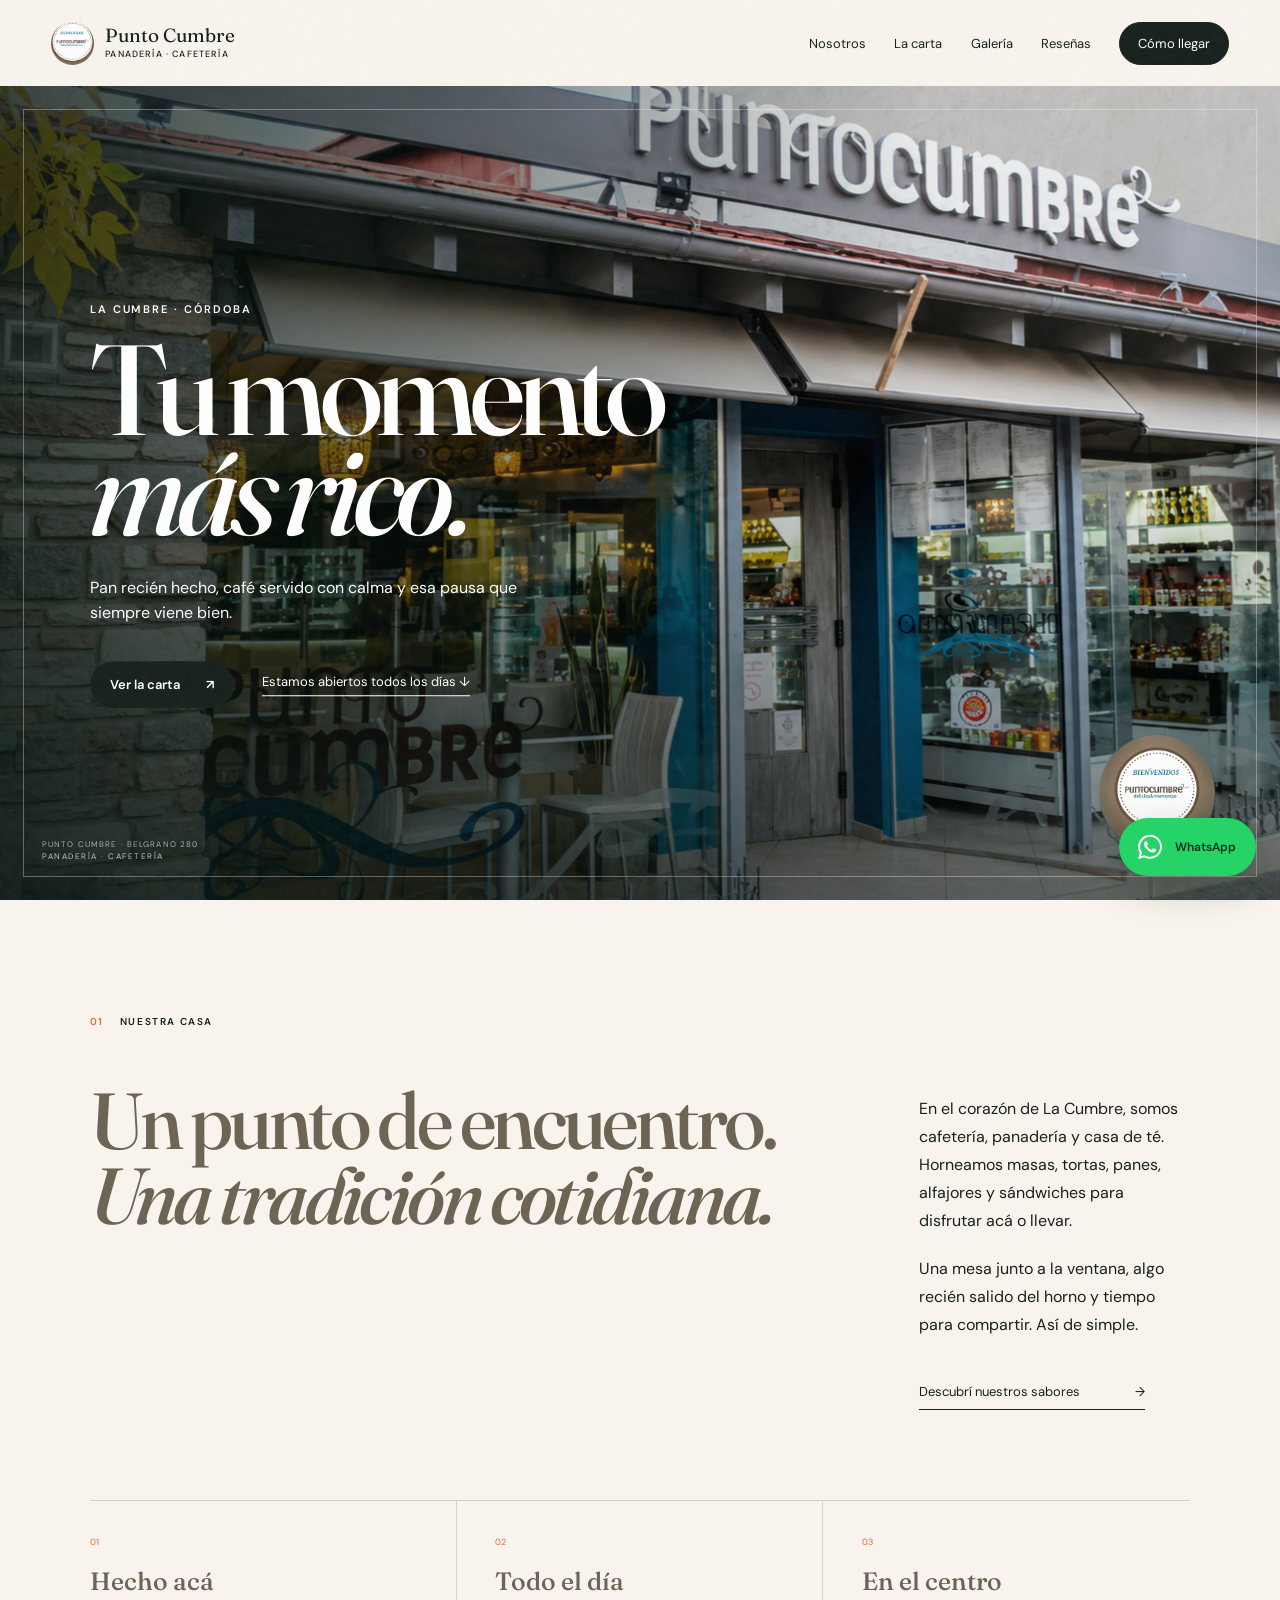
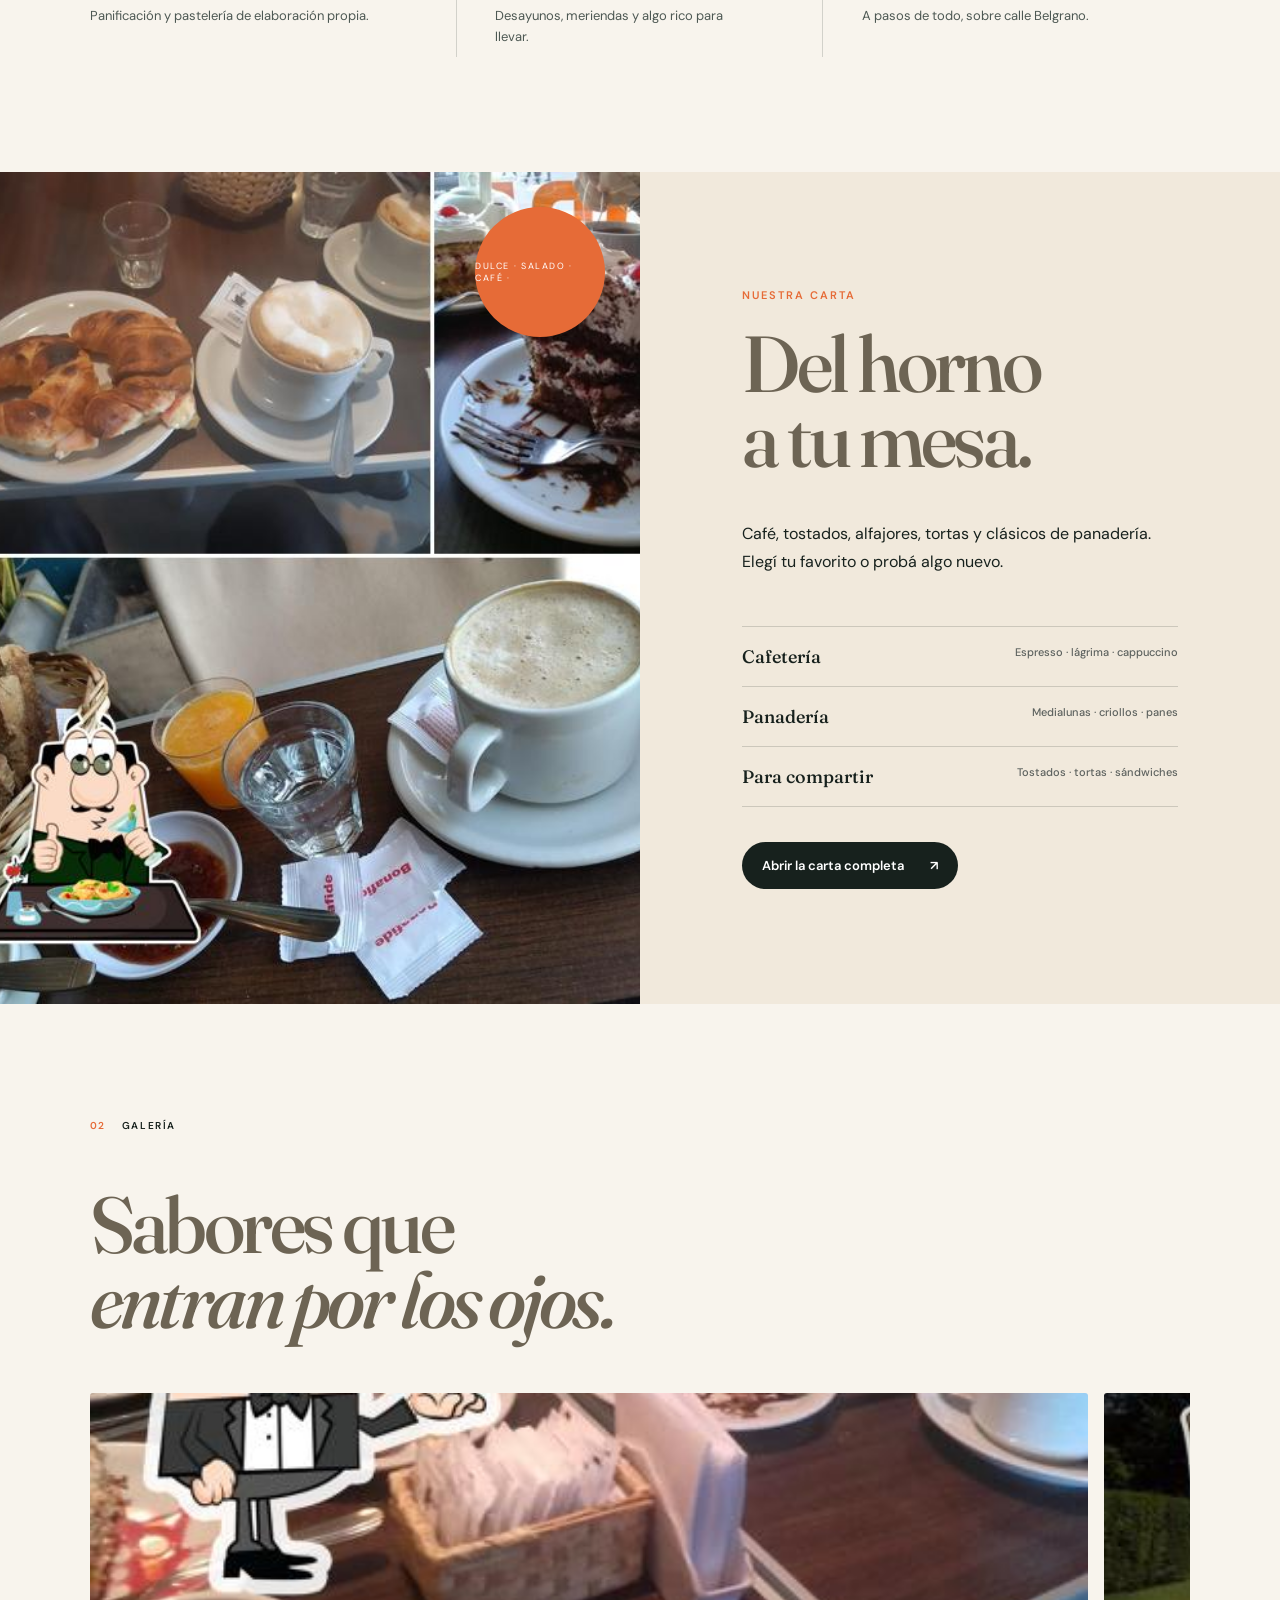
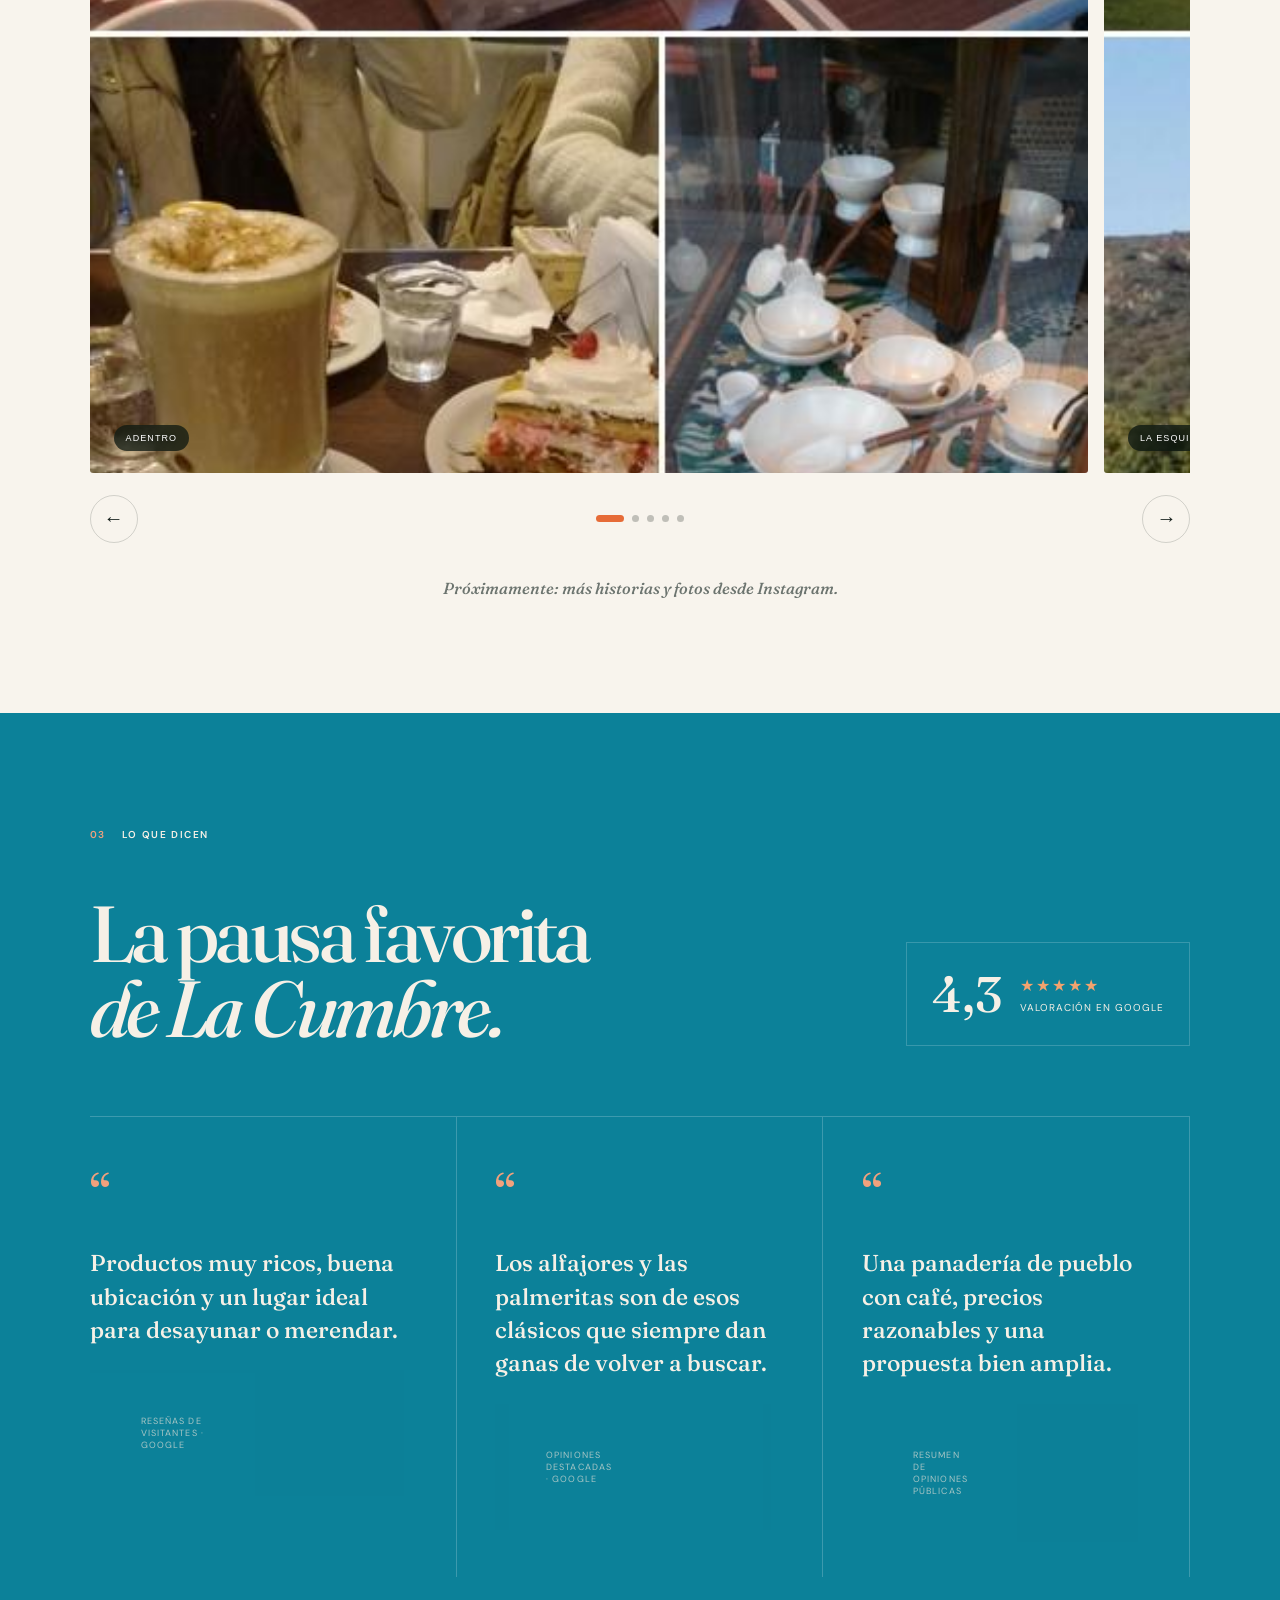
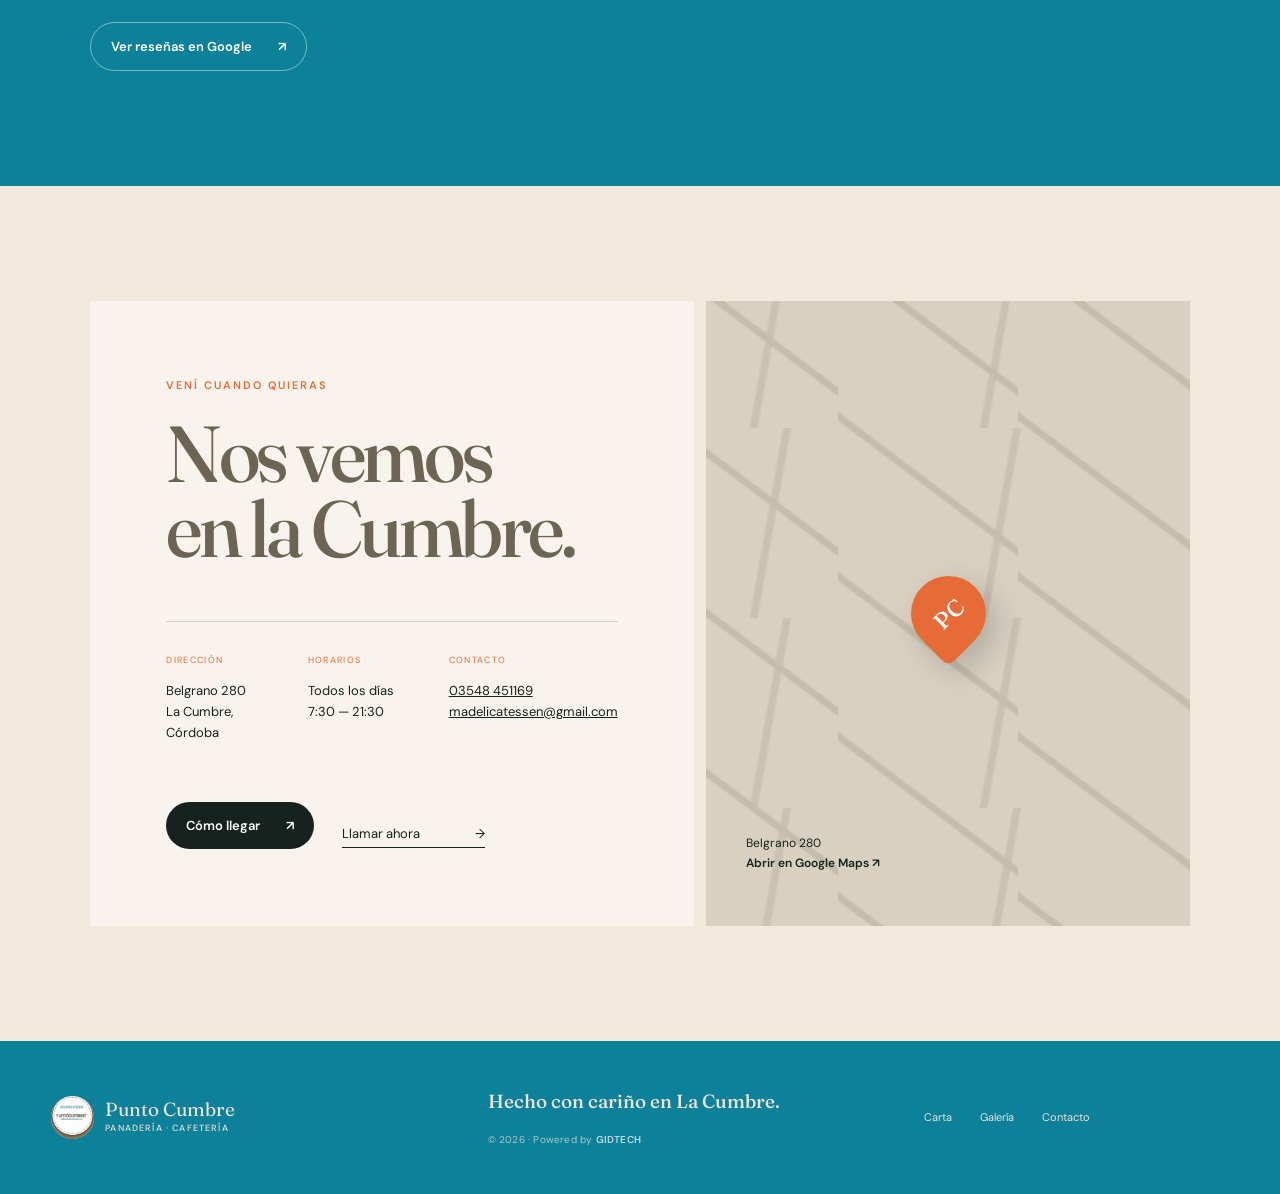
==== commit f20d4ddd: "Actualiza identidad visual y footer" ====
--- a/index.html
+++ b/index.html
@@ -4,18 +4,18 @@
   <meta charset="utf-8">
   <meta name="viewport" content="width=device-width,initial-scale=1">
   <meta name="description" content="Punto Cumbre, panadería y cafetería en La Cumbre, Córdoba. Panificación propia, café y momentos ricos todos los días.">
-  <meta name="theme-color" content="#153d32">
+  <meta name="theme-color" content="#0C8199">
   <title>Punto Cumbre — Panadería & Cafetería</title>
   <link rel="preconnect" href="https://fonts.googleapis.com">
   <link rel="preconnect" href="https://fonts.gstatic.com" crossorigin>
   <link href="https://fonts.googleapis.com/css2?family=DM+Sans:wght@400;500;600&family=Fraunces:opsz,wght@9..144,500;9..144,600&display=swap" rel="stylesheet">
-  <link rel="stylesheet" href="styles.css?v=20260728b">
+  <link rel="stylesheet" href="styles.css?v=20260728i">
 </head>
 <body>
   <div class="noise" aria-hidden="true"></div>
   <header class="site-header" id="inicio">
     <a class="brand" href="#inicio" aria-label="Punto Cumbre, inicio">
-      <span class="brand-mark">PC</span>
+      <span class="brand-mark"><img src="assets/img/logopuntocumbre-blanco.png" alt="" aria-hidden="true"></span>
       <span>Punto Cumbre<small>panadería · cafetería</small></span>
     </a>
     <button class="menu-toggle" aria-label="Abrir menú" aria-expanded="false"><span></span><span></span></button>
@@ -46,8 +46,8 @@
           <a class="text-link" href="#visitanos">Estamos abiertos todos los días ↓</a>
         </div>
       </div>
-      <div class="hero-stamp" aria-label="Panificación propia">
-        <span>Panificación propia · desde temprano · </span><b>PC</b>
+      <div class="hero-stamp" aria-label="Logo de Punto Cumbre">
+        <img class="hero-logo" src="assets/img/logopuntocumbre-blanco.png" alt="Punto Cumbre, delicias y momentos">
       </div>
       <p class="photo-credit">Punto Cumbre · Belgrano 280</p>
     </section>
@@ -147,11 +147,11 @@
     </section>
   </main>
 
-  <footer>
-    <a class="brand footer-brand" href="#inicio"><span class="brand-mark">PC</span><span>Punto Cumbre<small>panadería · cafetería</small></span></a>
-    <p>Hecho con cariño en La Cumbre.</p>
-    <div><a href="menu.html">Carta</a><a href="#galeria">Galería</a><a href="#visitanos">Contacto</a></div>
-    <small>© <span id="year">2026</span> Punto Cumbre</small>
+  <footer class="site-footer">
+    <a class="brand footer-brand" href="#inicio"><span class="brand-mark"><img src="assets/img/logopuntocumbre-blanco.png" alt="" aria-hidden="true"></span><span>Punto Cumbre<small>panadería · cafetería</small></span></a>
+    <p class="footer-message">Hecho con cariño en La Cumbre.</p>
+    <nav class="footer-nav" aria-label="Navegación del pie de página"><a href="menu.html">Carta</a><a href="#galeria">Galería</a><a href="#visitanos">Contacto</a></nav>
+    <small class="footer-meta">© <span id="year">2026</span> · Powered by <strong>GIDTECH</strong></small>
   </footer>
 
   <dialog class="lightbox" id="lightbox"><button aria-label="Cerrar">×</button><img alt="Foto ampliada"></dialog>
--- a/styles.css
+++ b/styles.css
@@ -1,4 +1,4 @@
-:root{--green:#153d32;--green-2:#285747;--cream:#f1e9dc;--paper:#f8f4ed;--ink:#17211d;--orange:#e66b37;--line:rgba(23,33,29,.17);--serif:"Fraunces",Georgia,serif;--sans:"DM Sans",Arial,sans-serif}
+:root{--green:#0c8199;--green-2:#0c8199;--cream:#f1e9dc;--paper:#f8f4ed;--ink:#17211d;--heading:#6d6454;--orange:#e66b37;--line:rgba(23,33,29,.17);--serif:"Fraunces",Georgia,serif;--sans:"DM Sans",Arial,sans-serif}
 *{box-sizing:border-box}html{scroll-behavior:smooth}body{margin:0;background:var(--paper);color:var(--ink);font-family:var(--sans);overflow-x:hidden}.noise{position:fixed;inset:0;pointer-events:none;z-index:20;opacity:.035;background-image:url("data:image/svg+xml,%3Csvg viewBox='0 0 140 140' xmlns='http://www.w3.org/2000/svg'%3E%3Cfilter id='n'%3E%3CfeTurbulence type='fractalNoise' baseFrequency='.8' numOctaves='4' stitchTiles='stitch'/%3E%3C/filter%3E%3Crect width='100%25' height='100%25' filter='url(%23n)'/%3E%3C/svg%3E")}.site-header{height:86px;padding:0 4vw;display:flex;align-items:center;justify-content:space-between;background:var(--paper);position:relative;z-index:15}.brand{display:flex;align-items:center;gap:11px;color:inherit;text-decoration:none;font-family:var(--serif);font-size:19px;line-height:.9}.brand small{display:block;font:500 9px/1 var(--sans);text-transform:uppercase;letter-spacing:.13em;margin-top:6px}.brand-mark{width:43px;height:43px;border-radius:50%;display:grid;place-items:center;background:var(--green);color:var(--cream);font:600 14px/1 var(--serif)}.nav{display:flex;align-items:center;gap:2.2vw}.nav a{color:inherit;text-decoration:none;font-size:13px}.nav a:not(.nav-cta):hover{color:var(--orange)}.nav-cta{padding:12px 18px;border:1px solid var(--ink);border-radius:99px}.menu-toggle{display:none;border:0;background:none;width:42px;height:42px}.menu-toggle span{display:block;width:24px;height:1px;background:var(--ink);margin:6px}
 .hero{--hero-x:0px;--hero-y:0px;--hero-scroll:0px;height:calc(100vh - 86px);min-height:650px;position:relative;color:#fff;overflow:hidden;background:#0b211a;isolation:isolate}.hero-media{position:absolute;inset:-3%;overflow:hidden;transform:translate3d(var(--hero-x),calc(var(--hero-y) + var(--hero-scroll)),0) scale(1.035);will-change:transform;animation:hero-media-in 1.8s cubic-bezier(.16,1,.3,1) both}.hero-image{width:100%;height:100%;object-fit:cover;object-position:center 48%;filter:saturate(.92) contrast(1.03);transform:scale(1.04);animation:hero-breathe 14s 1.8s ease-in-out infinite alternate}.hero-light{position:absolute;inset:-25%;background:radial-gradient(circle at 74% 16%,rgba(255,244,215,.28),transparent 27%);mix-blend-mode:screen;transform:translate3d(calc(var(--hero-x) * -1.8),calc(var(--hero-y) * -1.8),0);pointer-events:none}.hero-shade{position:absolute;inset:0;z-index:1;background:linear-gradient(90deg,rgba(7,20,15,.82) 0,rgba(7,20,15,.48) 38%,rgba(7,20,15,.08) 72%),linear-gradient(0deg,rgba(4,12,9,.58),transparent 52%)}.hero-shade::after{content:"";position:absolute;inset:0;background:linear-gradient(115deg,transparent 30%,rgba(255,255,255,.12) 47%,transparent 59%);transform:translateX(-120%);animation:hero-sheen 1.35s 1.15s cubic-bezier(.16,1,.3,1) forwards}.hero-curtain{position:absolute;inset:0;z-index:7;background:var(--cream);transform-origin:right center;animation:curtain-open 1.45s .12s cubic-bezier(.77,0,.18,1) forwards}.hero-frame{position:absolute;z-index:3;inset:23px;pointer-events:none;border:1px solid rgba(255,255,255,.32);display:flex;align-items:flex-end;justify-content:space-between;padding:15px 18px;color:rgba(255,255,255,.72);font-size:8px;letter-spacing:.19em;text-transform:uppercase;opacity:0;animation:fade-up .8s 1.65s ease forwards}.hero-copy{position:absolute;z-index:4;left:7vw;top:50%;transform:translateY(-47%);max-width:780px}.hero-copy>*{opacity:0;transform:translateY(22px);animation:fade-up .85s cubic-bezier(.16,1,.3,1) forwards}.hero-copy .eyebrow{animation-delay:1.08s}.hero-copy h1{animation-delay:1.16s}.hero-copy .hero-lead{animation-delay:1.28s}.hero-copy .hero-actions{animation-delay:1.38s}.eyebrow{text-transform:uppercase;letter-spacing:.18em;font-size:11px;font-weight:600;margin:0 0 24px}.eyebrow.dark{color:var(--orange)}.hero h1,.menu-hero h1{font:500 clamp(70px,10vw,150px)/.78 var(--serif);letter-spacing:-.055em;margin:0;text-shadow:0 8px 40px rgba(0,0,0,.14)}.hero h1 em,.section h2 em{font-weight:500}.hero-lead{font-size:16px;line-height:1.6;max-width:430px;margin:35px 0}.hero-actions{display:flex;align-items:center;gap:28px}.button{border:0;border-radius:100px;padding:15px 20px;display:inline-flex;align-items:center;justify-content:center;gap:26px;text-decoration:none;font-size:13px;font-weight:600;transition:.25s ease}.button:hover{transform:translateY(-2px)}.button-light{background:var(--cream);color:var(--ink)}.button-dark{background:var(--green);color:#fff}.button-outline{border:1px solid rgba(255,255,255,.45);color:#fff}.text-link,.arrow-link{color:inherit;text-decoration:none;font-size:13px;border-bottom:1px solid currentColor;padding-bottom:5px}.hero-stamp{position:absolute;z-index:4;right:5vw;bottom:48px;width:118px;height:118px;border:1px solid rgba(255,255,255,.55);border-radius:50%;display:grid;place-items:center;opacity:0;animation:fade-up .9s 1.62s ease forwards;backdrop-filter:blur(5px)}.hero-stamp span{position:absolute;font-size:8px;text-transform:uppercase;letter-spacing:.2em;animation:spin 16s linear infinite}.hero-stamp b{font:500 30px var(--serif)}.photo-credit{position:absolute;z-index:4;left:42px;bottom:43px;font-size:8px;text-transform:uppercase;letter-spacing:.14em;opacity:.62}
 .section{padding:115px 7vw}.section-kicker{font-size:10px;text-transform:uppercase;letter-spacing:.16em;font-weight:600;display:flex;gap:16px;align-items:center;margin-bottom:55px}.section-kicker span{color:var(--orange)}.intro-grid{display:grid;grid-template-columns:1.45fr .55fr;gap:9vw}.section h2,.menu-copy h2,.visit h2{font:500 clamp(48px,6.2vw,96px)/.95 var(--serif);letter-spacing:-.045em;margin:0}.intro-copy{padding-top:12px;font-size:16px;line-height:1.75}.intro-copy p{margin:0 0 20px}.arrow-link{display:inline-flex;justify-content:space-between;gap:55px;margin-top:22px}.feature-strip{display:grid;grid-template-columns:repeat(3,1fr);border-top:1px solid var(--line);margin-top:90px}.feature-strip article{padding:28px 5vw 10px 0;border-right:1px solid var(--line)}.feature-strip article+article{padding-left:3vw}.feature-strip article:last-child{border:0}.feature-strip span{font-size:9px;color:var(--orange)}.feature-strip h3{font:500 25px var(--serif);margin:16px 0 10px}.feature-strip p{font-size:13px;line-height:1.6;margin:0;color:#4d5853}
@@ -141,7 +141,7 @@
 .menu-list article{cursor:pointer;border-radius:4px;transition:background .2s ease,padding .2s ease}
 .menu-list article:hover{background:rgba(255,255,255,.35);padding-inline:12px}
 .menu-list article:focus-visible{outline:2px solid var(--green);outline-offset:4px}
-.menu-list article.selected{background:rgba(37,211,102,.12);padding-inline:12px}
+.menu-list article.selected{background:rgba(12,129,153,.12);padding-inline:12px}
 .menu-list article.selected b{color:var(--green)}
 
 @media(max-width:850px){
@@ -151,7 +151,7 @@
 /* Menu cart */
 .menu-list article{cursor:default;align-items:center}
 .menu-list article:hover{padding-inline:0;background:transparent}
-.menu-list article.selected{padding-inline:12px;background:rgba(37,211,102,.12)}
+.menu-list article.selected{padding-inline:12px;background:rgba(12,129,153,.12)}
 .menu-item-actions{flex:0 0 auto;display:flex;align-items:center;gap:16px}
 .menu-item-actions b{min-width:66px;text-align:right;font-size:13px;color:var(--ink)}
 .quantity-control{height:38px;display:grid;grid-template-columns:36px 28px 36px;align-items:center;border:1px solid var(--line);border-radius:99px;background:rgba(255,255,255,.45);overflow:hidden}
@@ -201,3 +201,44 @@
   .gallery-controls{grid-template-columns:44px 1fr 44px;gap:12px}
   .gallery-arrow{width:44px;height:44px}
 }
+
+/* Punto Cumbre logo */
+.brand-mark{overflow:hidden;background:transparent}
+.brand-mark img{display:block;width:100%;height:100%;object-fit:cover;transform:scale(1.36)}
+.hero-stamp{overflow:hidden;background:transparent;border-color:transparent}
+.hero-logo{display:block;width:100%;height:100%;object-fit:cover;border-radius:50%;animation:spin-cropped-logo 16s linear infinite}
+
+@media(max-width:850px){
+  .hero-stamp{display:grid;width:76px;height:76px;right:18px;bottom:18px}
+}
+
+@keyframes spin-cropped-logo{
+  from{transform:scale(1.36) rotate(0deg)}
+  to{transform:scale(1.36) rotate(360deg)}
+}
+
+/* Brand palette: turquoise surfaces and dark buttons */
+.hero{background:#0c8199}
+.reviews,.menu-bottom,footer{background:#0c8199}
+.button-dark,.button-light,.menu-filter button.active,.quantity-control button:hover:not(:disabled),.gallery-arrow:hover{background:var(--ink);border-color:var(--ink);color:#fff}
+.nav-cta{background:var(--ink);border-color:var(--ink);color:#fff!important}
+.cart-summary{background:#0c8199}
+
+/* Warm heading color on light backgrounds */
+.intro h2,.feature-strip h3,.menu-copy h2,.gallery-heading h2,.visit-card h2,.category-title h2,.menu-list h3,.menu-bottom+* h2{color:var(--heading)}
+
+/* Accessible, balanced footer */
+.site-footer{grid-template-columns:minmax(230px,1fr) minmax(280px,1fr) auto;grid-template-rows:auto auto;padding:48px max(190px,4vw) 48px 4vw;column-gap:48px;row-gap:20px;align-items:center}
+.site-footer .footer-brand{grid-column:1;grid-row:1 / span 2}
+.site-footer .footer-message{grid-column:2;grid-row:1}
+.site-footer .footer-meta{grid-column:2;grid-row:2;font-size:10px;letter-spacing:.02em;opacity:.72}
+.site-footer .footer-meta strong{font-weight:600;color:#fff}
+.site-footer .footer-nav{grid-column:3;grid-row:1 / span 2;display:flex;align-items:center;gap:28px}
+.site-footer a:focus-visible,.menu-footer a:focus-visible{outline:2px solid #fff;outline-offset:5px;border-radius:2px}
+
+@media(max-width:850px){
+  .site-footer{display:grid;grid-template-columns:1fr;padding:44px 20px 110px;gap:25px}
+  .site-footer .footer-brand,.site-footer .footer-message,.site-footer .footer-meta,.site-footer .footer-nav{grid-column:1;grid-row:auto}
+  .site-footer .footer-nav{display:flex;flex-wrap:wrap;gap:18px 26px}
+  .menu-footer{padding-bottom:105px}
+}
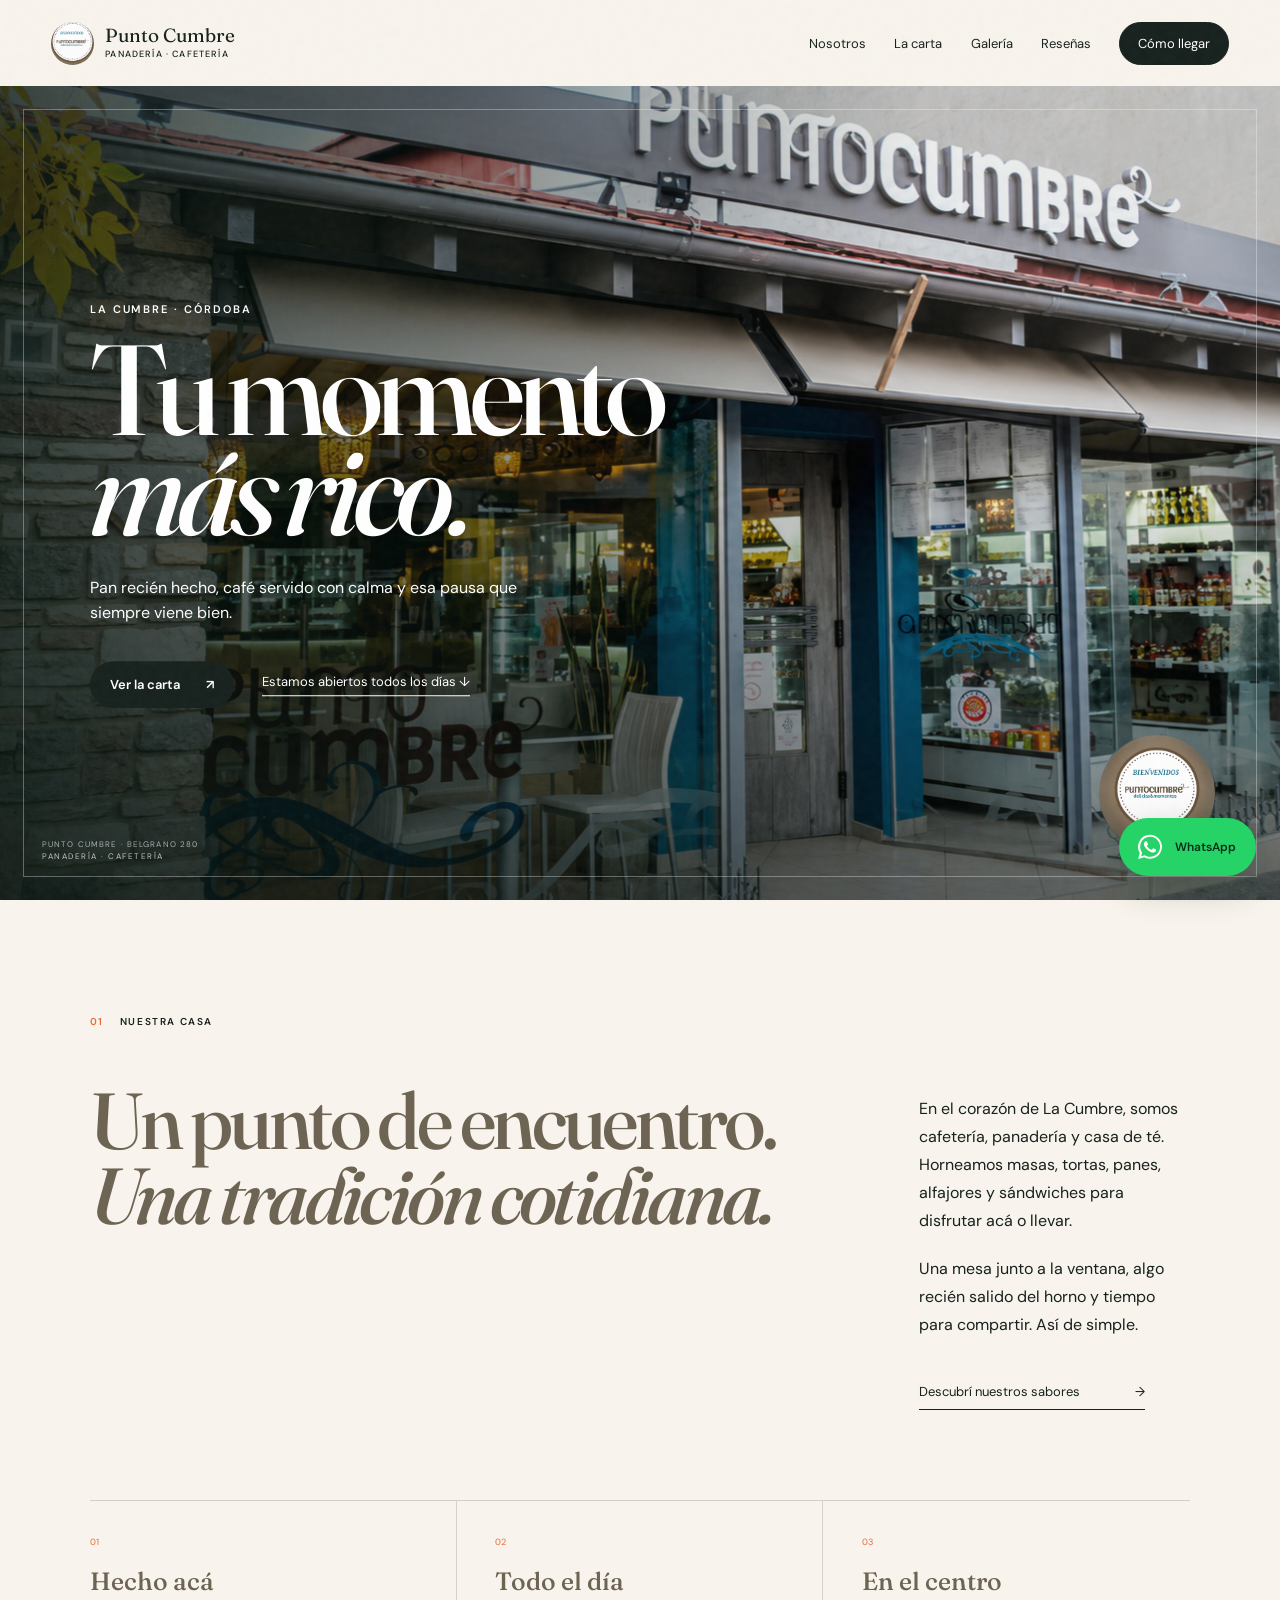
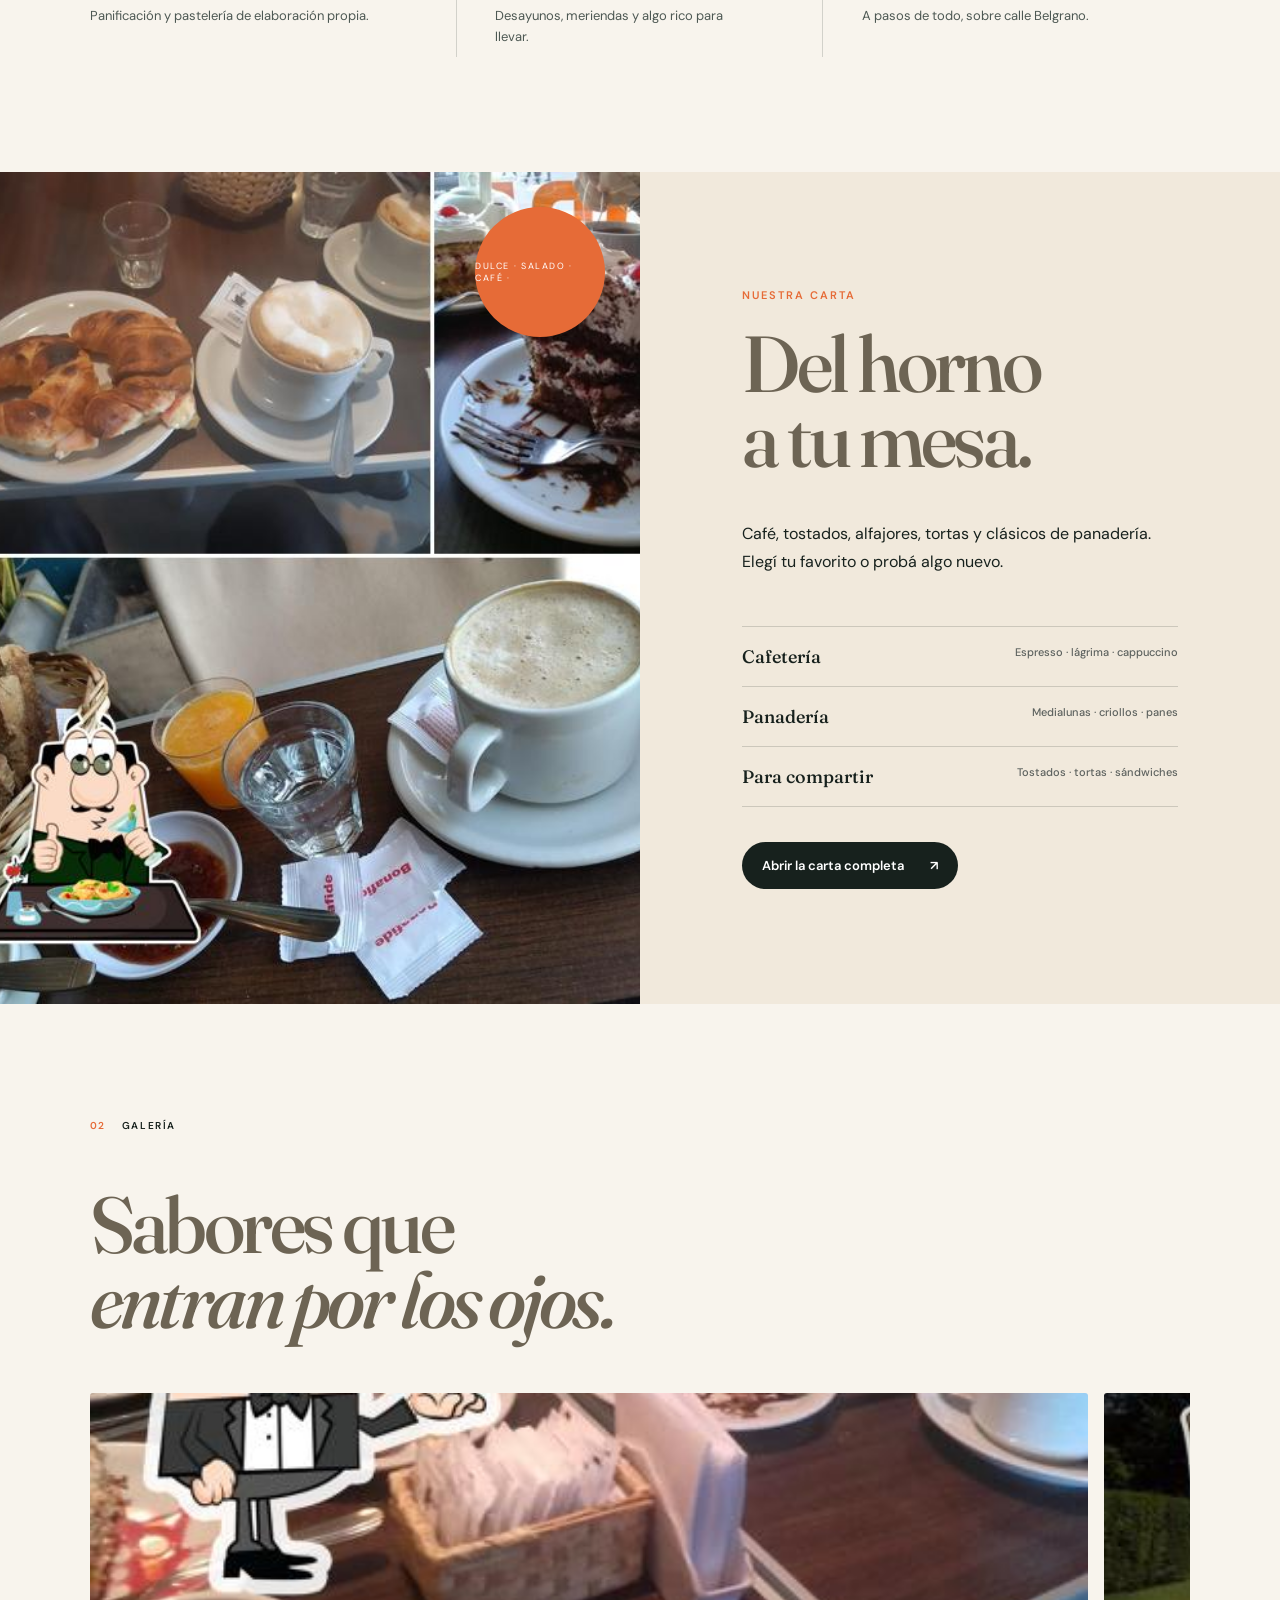
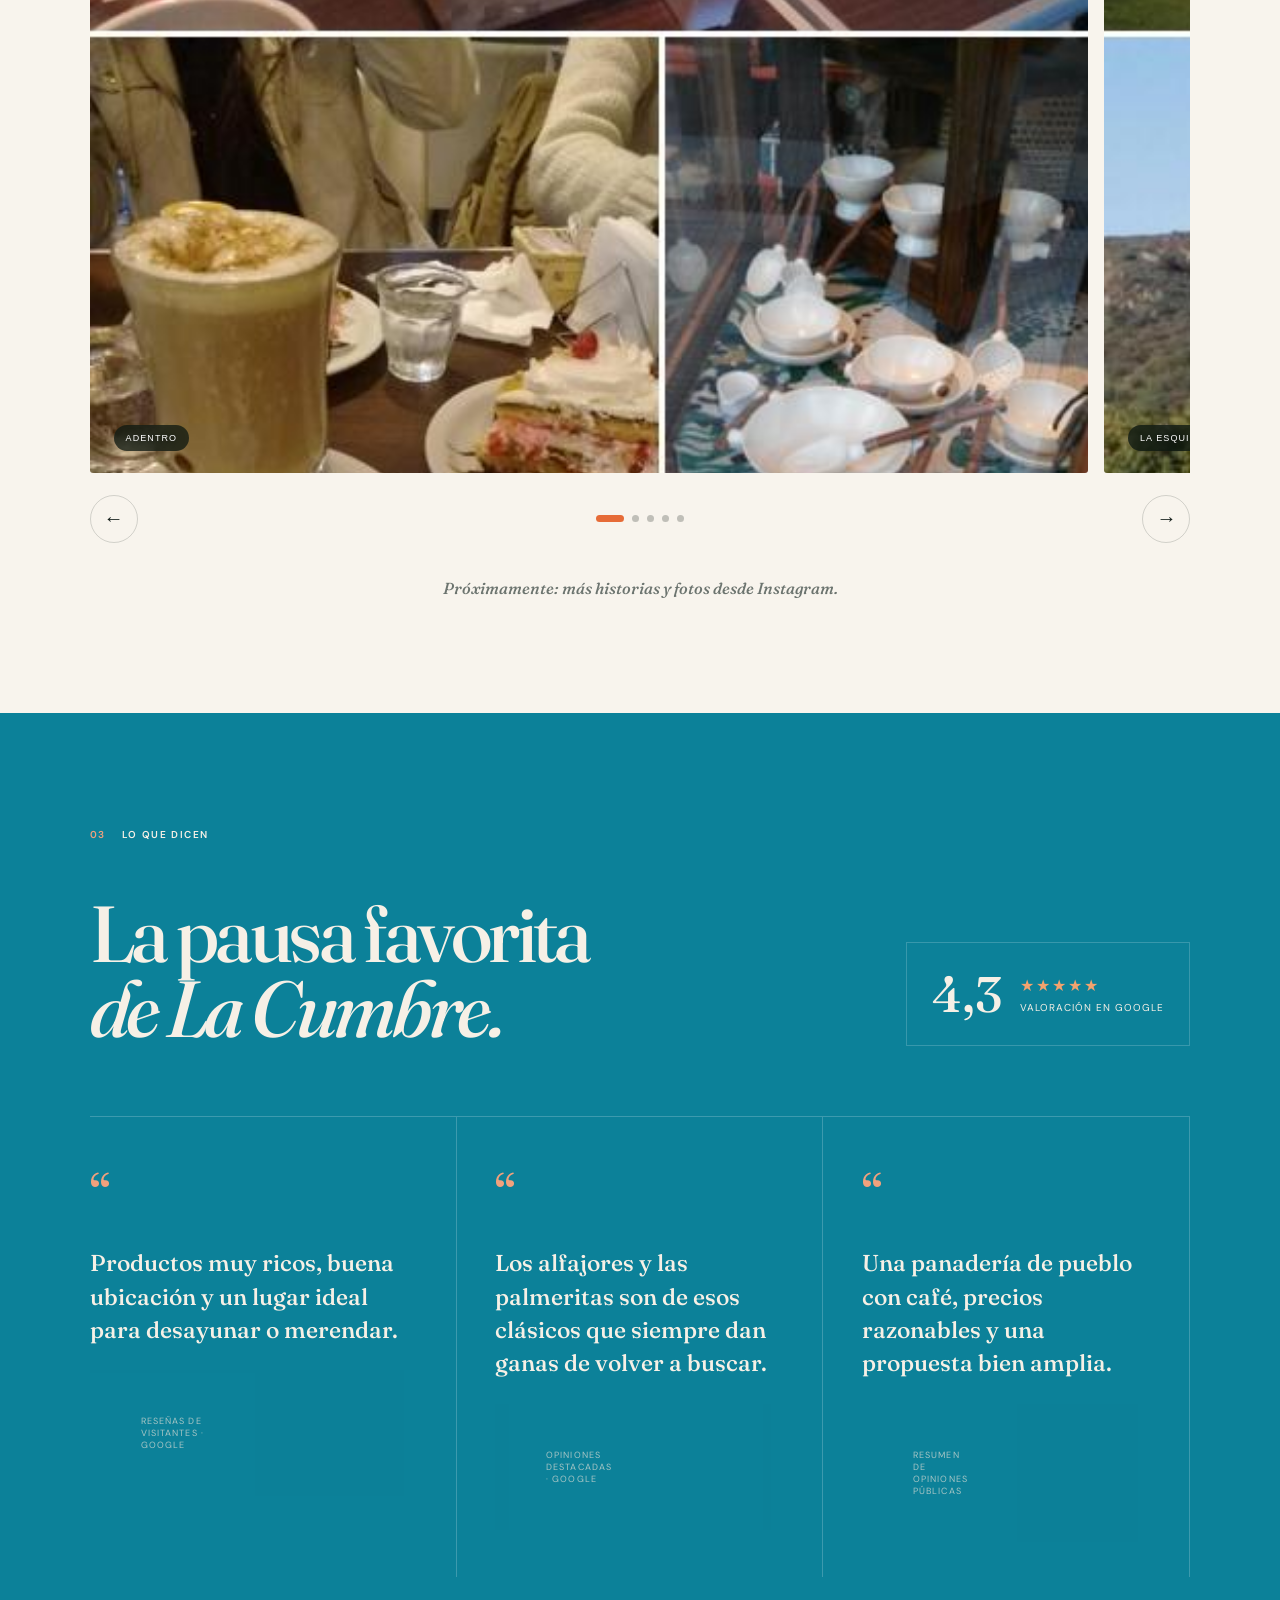
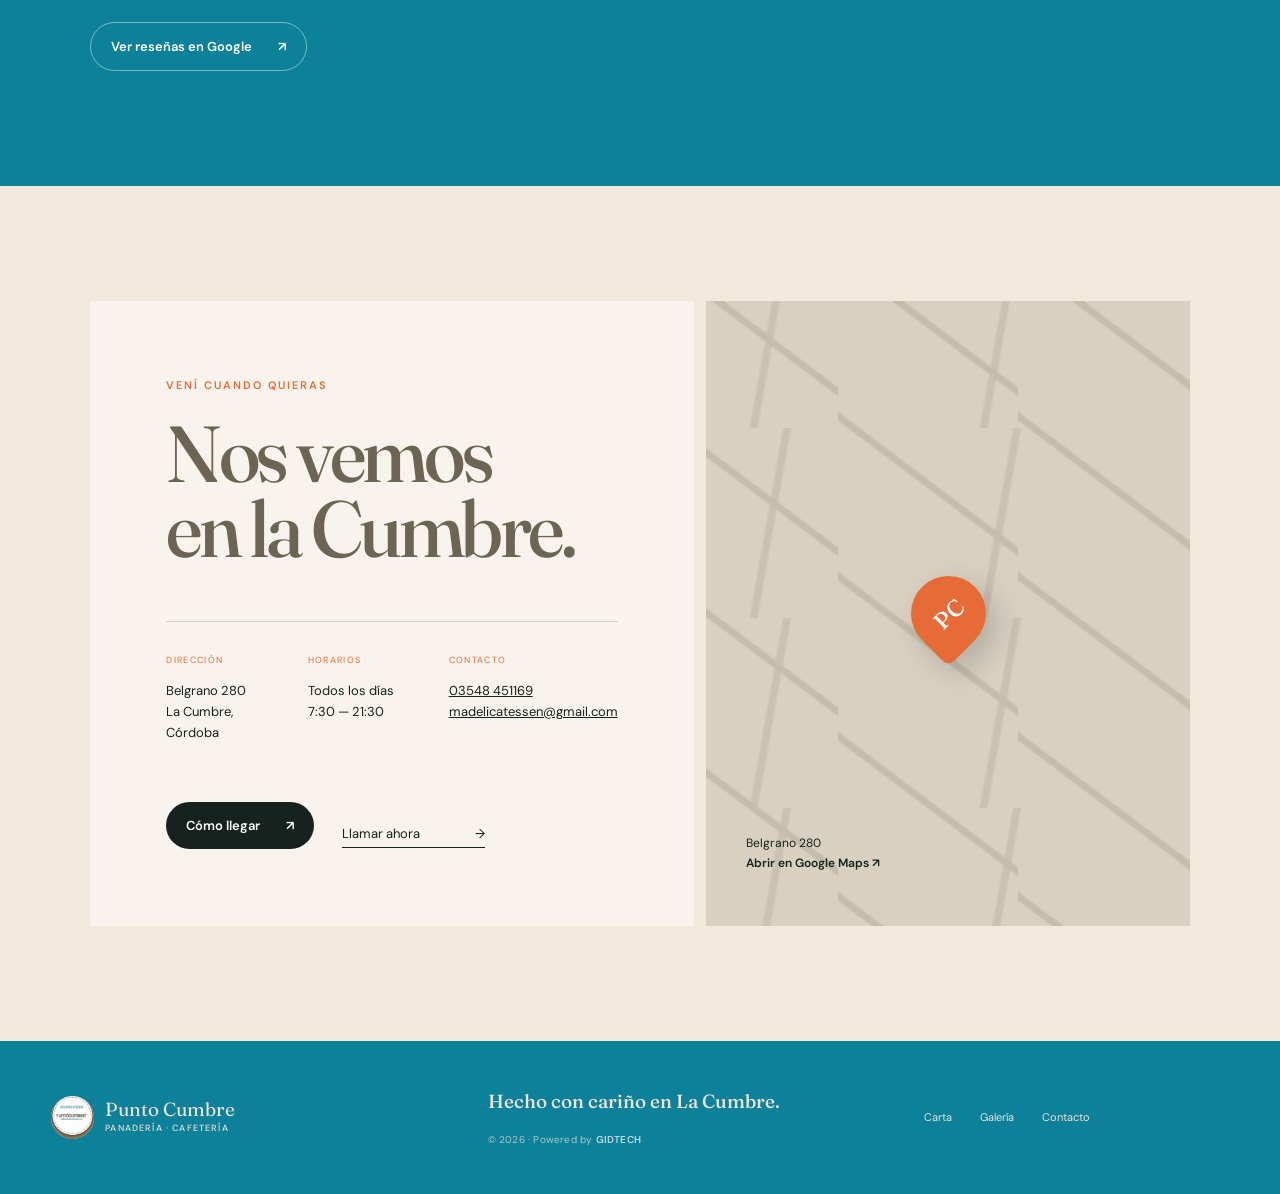
==== commit a37c88d1: "Actualiza color del titulo de la carta" ====
--- a/index.html
+++ b/index.html
@@ -9,7 +9,7 @@
   <link rel="preconnect" href="https://fonts.googleapis.com">
   <link rel="preconnect" href="https://fonts.gstatic.com" crossorigin>
   <link href="https://fonts.googleapis.com/css2?family=DM+Sans:wght@400;500;600&family=Fraunces:opsz,wght@9..144,500;9..144,600&display=swap" rel="stylesheet">
-  <link rel="stylesheet" href="styles.css?v=20260728i">
+  <link rel="stylesheet" href="styles.css?v=20260728j">
 </head>
 <body>
   <div class="noise" aria-hidden="true"></div>
--- a/styles.css
+++ b/styles.css
@@ -226,6 +226,7 @@
 
 /* Warm heading color on light backgrounds */
 .intro h2,.feature-strip h3,.menu-copy h2,.gallery-heading h2,.visit-card h2,.category-title h2,.menu-list h3,.menu-bottom+* h2{color:var(--heading)}
+.menu-hero h1{color:var(--heading)}
 
 /* Accessible, balanced footer */
 .site-footer{grid-template-columns:minmax(230px,1fr) minmax(280px,1fr) auto;grid-template-rows:auto auto;padding:48px max(190px,4vw) 48px 4vw;column-gap:48px;row-gap:20px;align-items:center}
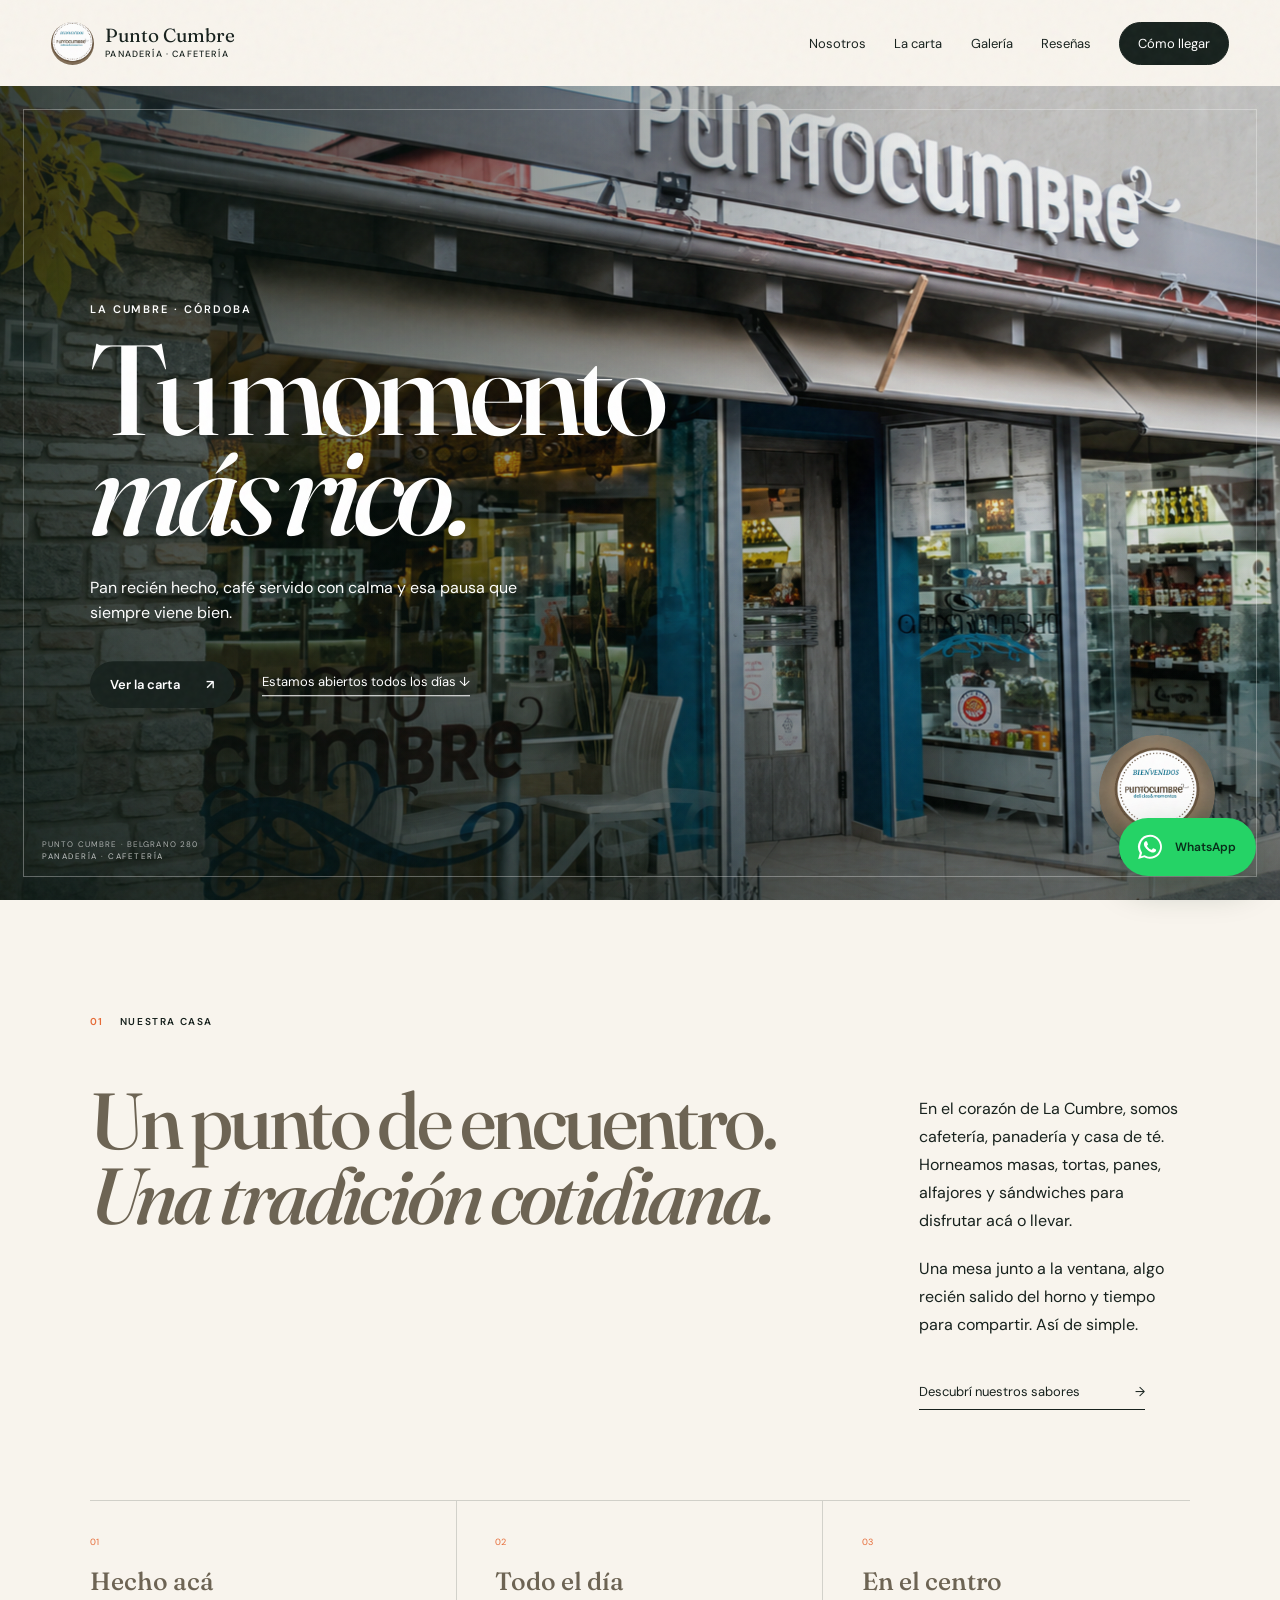
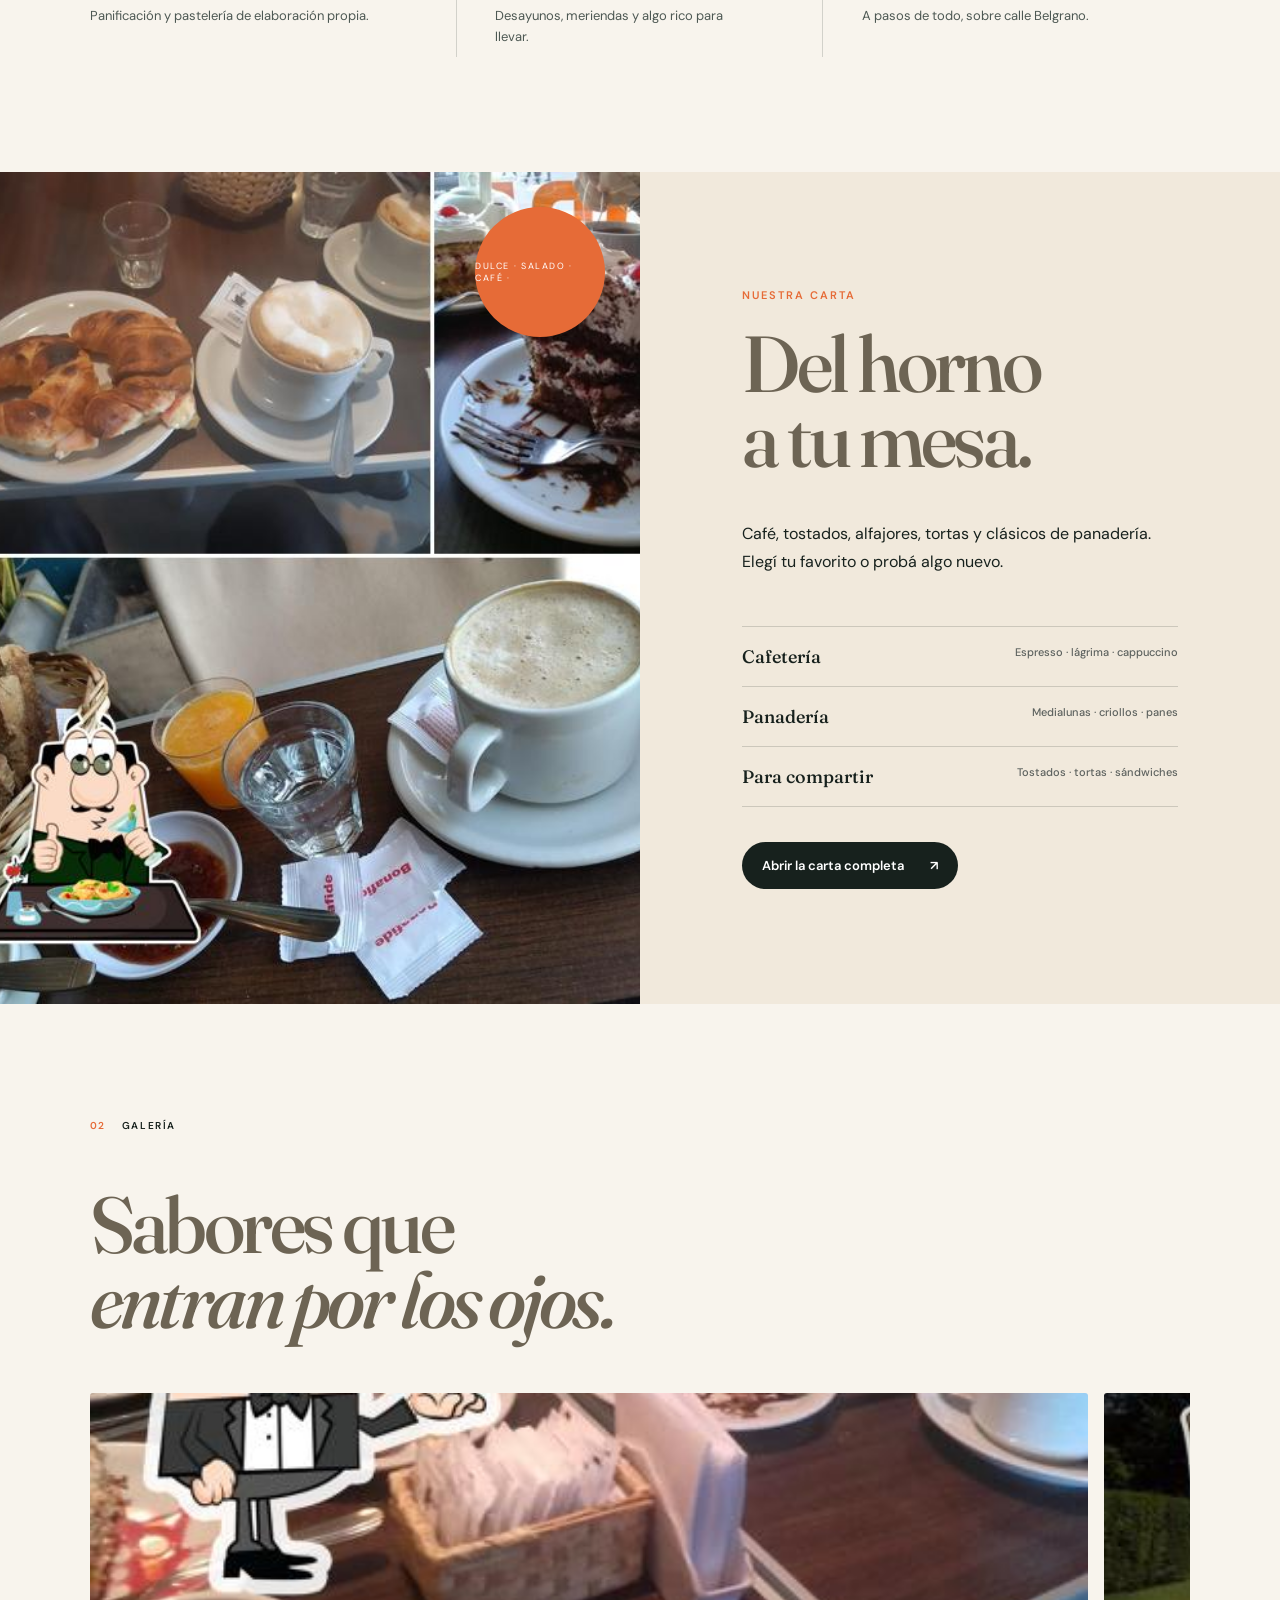
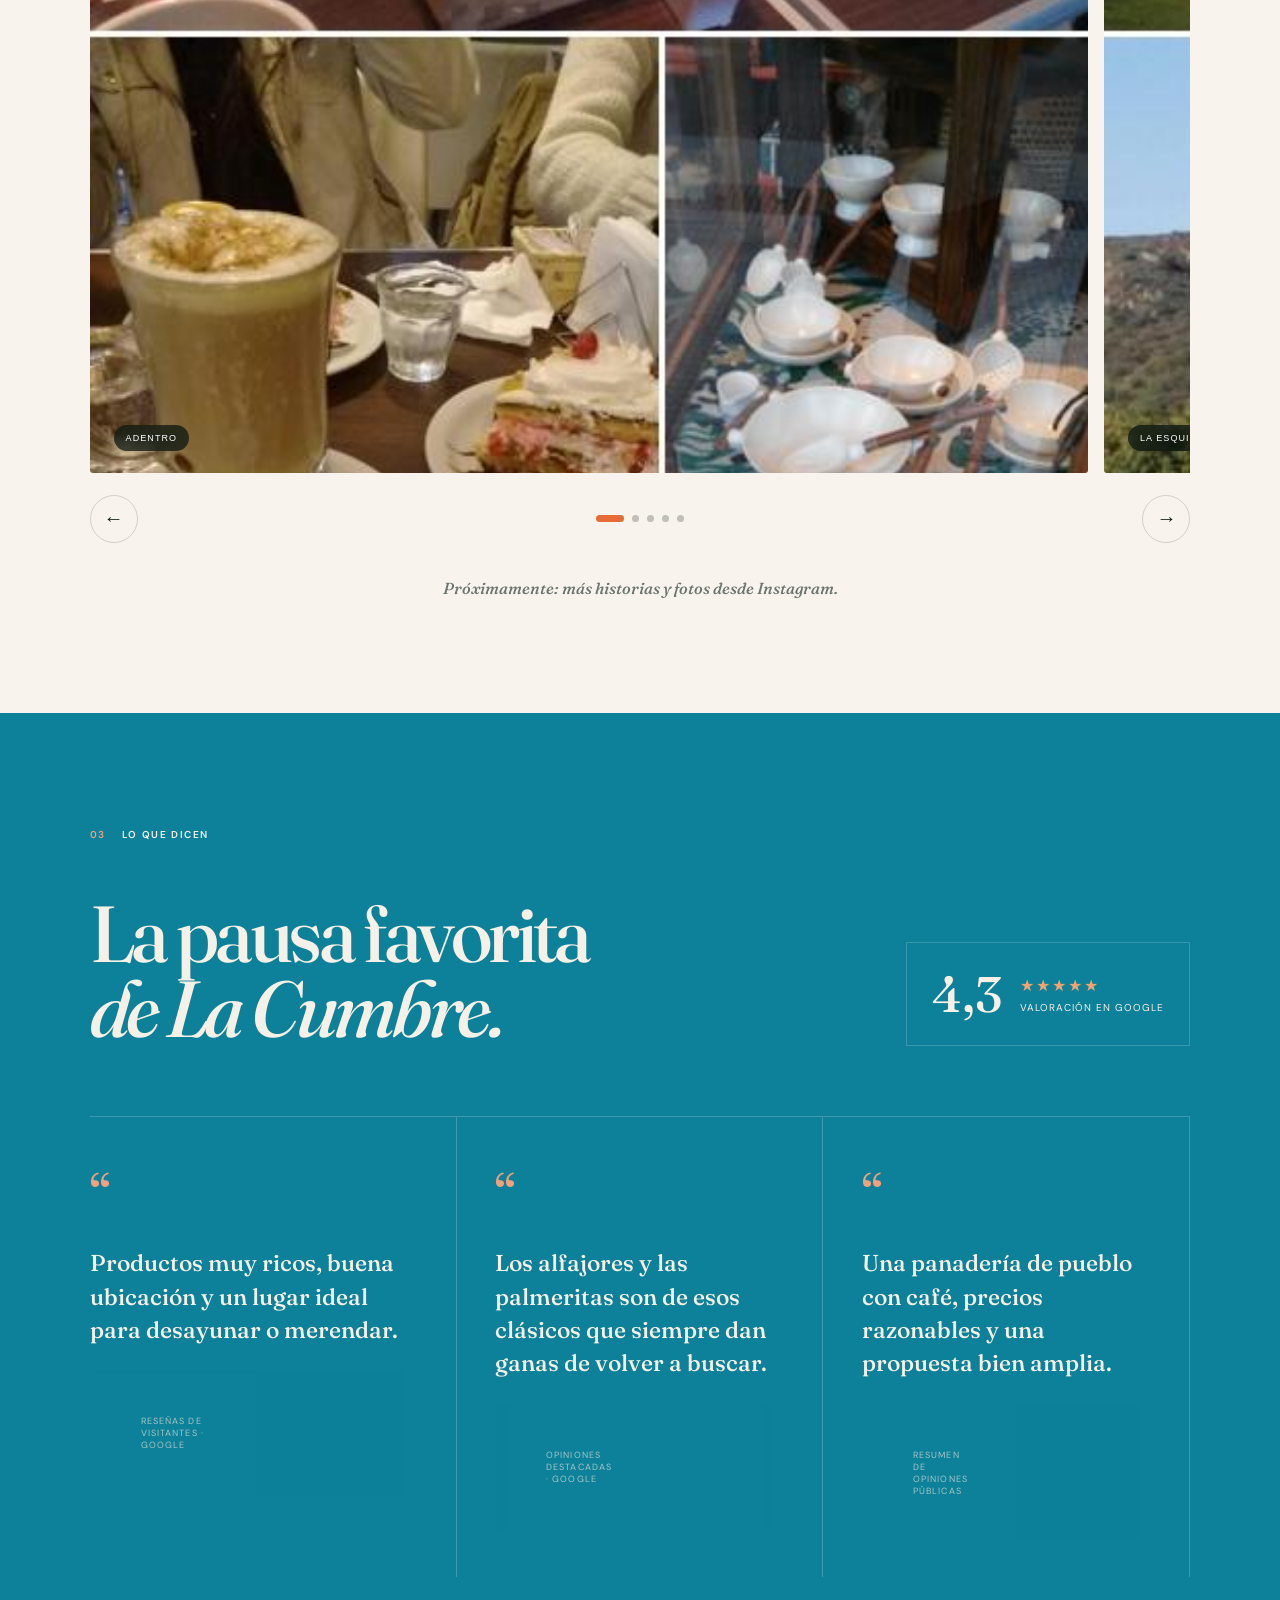
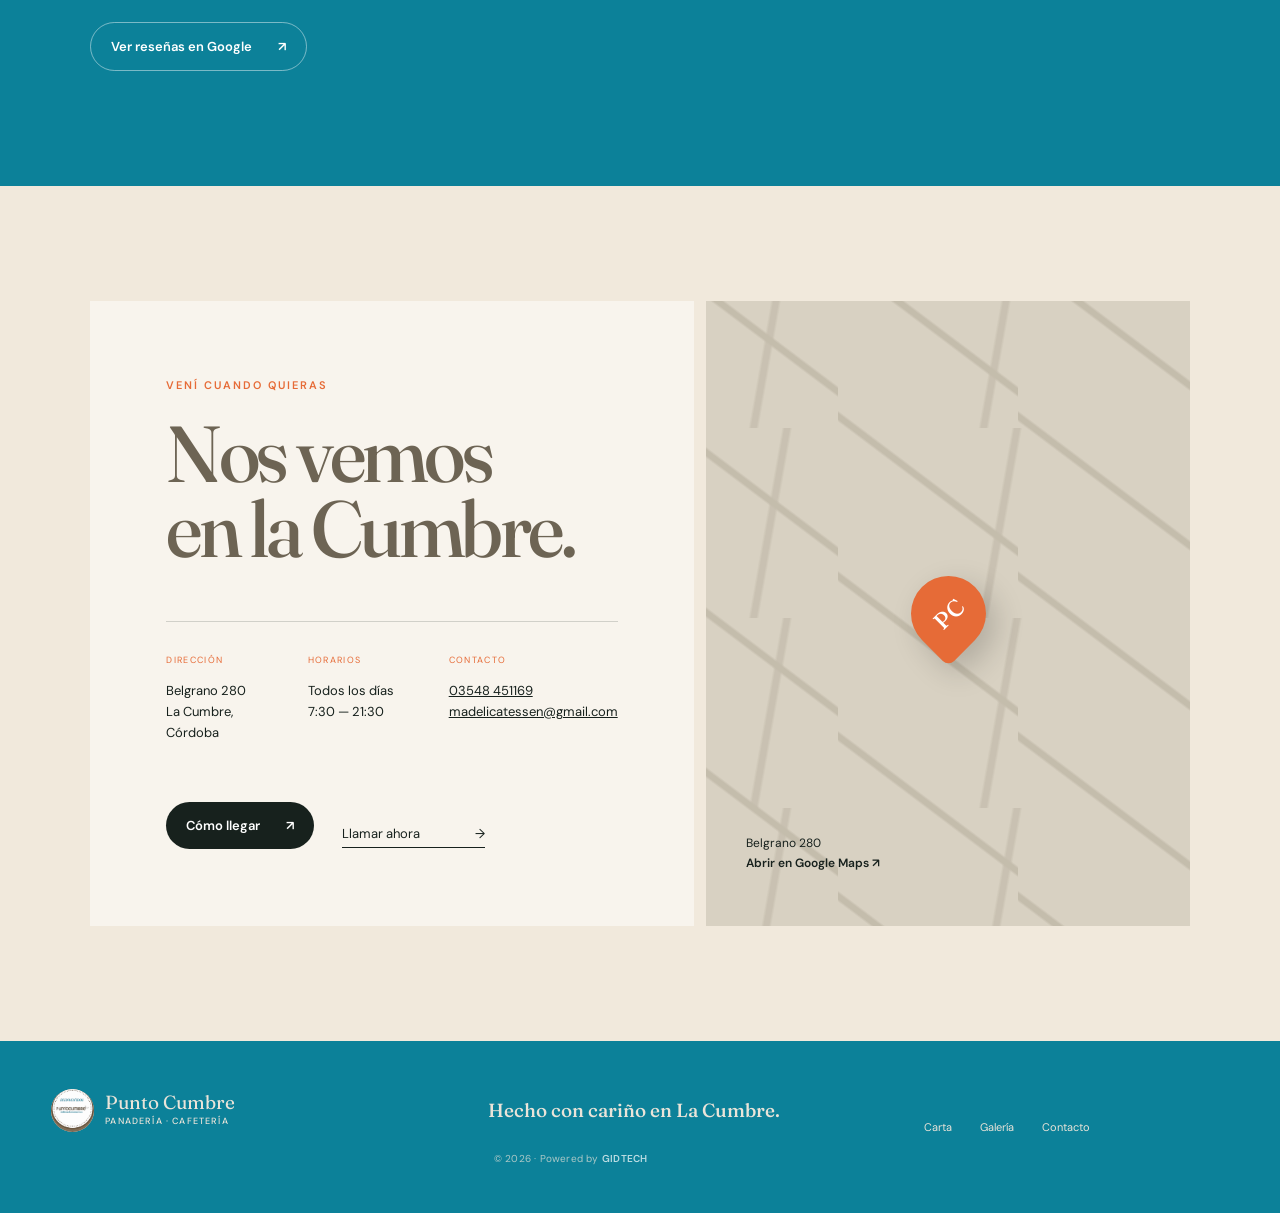
==== commit 7ff61988: "Centra credito del footer" ====
--- a/index.html
+++ b/index.html
@@ -9,7 +9,7 @@
   <link rel="preconnect" href="https://fonts.googleapis.com">
   <link rel="preconnect" href="https://fonts.gstatic.com" crossorigin>
   <link href="https://fonts.googleapis.com/css2?family=DM+Sans:wght@400;500;600&family=Fraunces:opsz,wght@9..144,500;9..144,600&display=swap" rel="stylesheet">
-  <link rel="stylesheet" href="styles.css?v=20260728j">
+  <link rel="stylesheet" href="styles.css?v=20260728k">
 </head>
 <body>
   <div class="noise" aria-hidden="true"></div>
--- a/styles.css
+++ b/styles.css
@@ -236,10 +236,17 @@
 .site-footer .footer-meta strong{font-weight:600;color:#fff}
 .site-footer .footer-nav{grid-column:3;grid-row:1 / span 2;display:flex;align-items:center;gap:28px}
 .site-footer a:focus-visible,.menu-footer a:focus-visible{outline:2px solid #fff;outline-offset:5px;border-radius:2px}
+.site-footer .footer-brand{grid-row:1}
+.site-footer .footer-meta{grid-column:1 / -1;grid-row:2;justify-self:center;text-align:center}
+.menu-footer{display:grid;grid-template-columns:1fr auto 1fr;align-items:center}
+.menu-footer p{grid-column:2;text-align:center}
+.menu-footer>a{grid-column:3;justify-self:end}
 
 @media(max-width:850px){
   .site-footer{display:grid;grid-template-columns:1fr;padding:44px 20px 110px;gap:25px}
   .site-footer .footer-brand,.site-footer .footer-message,.site-footer .footer-meta,.site-footer .footer-nav{grid-column:1;grid-row:auto}
   .site-footer .footer-nav{display:flex;flex-wrap:wrap;gap:18px 26px}
   .menu-footer{padding-bottom:105px}
-}
+  .menu-footer{grid-template-columns:1fr;justify-items:center;gap:22px}
+  .menu-footer p,.menu-footer>a{grid-column:1;justify-self:center;text-align:center}
+}
